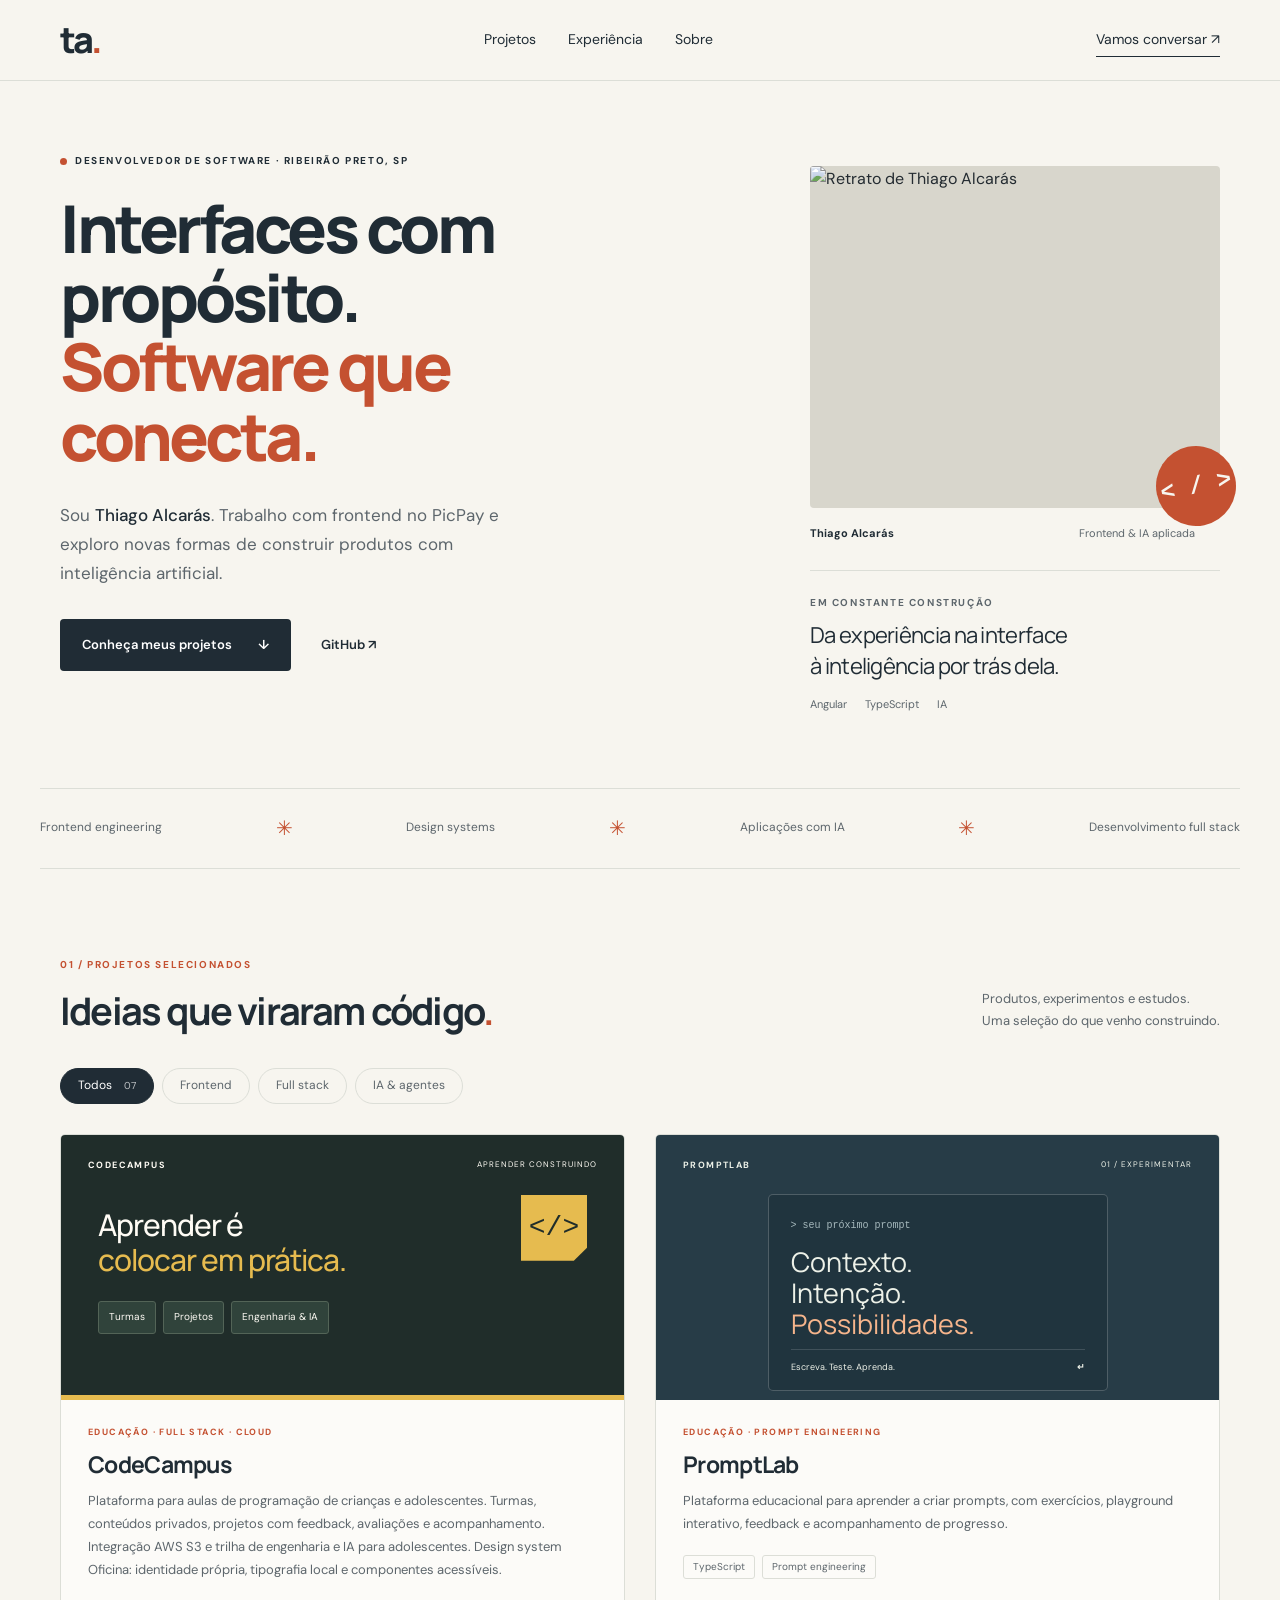
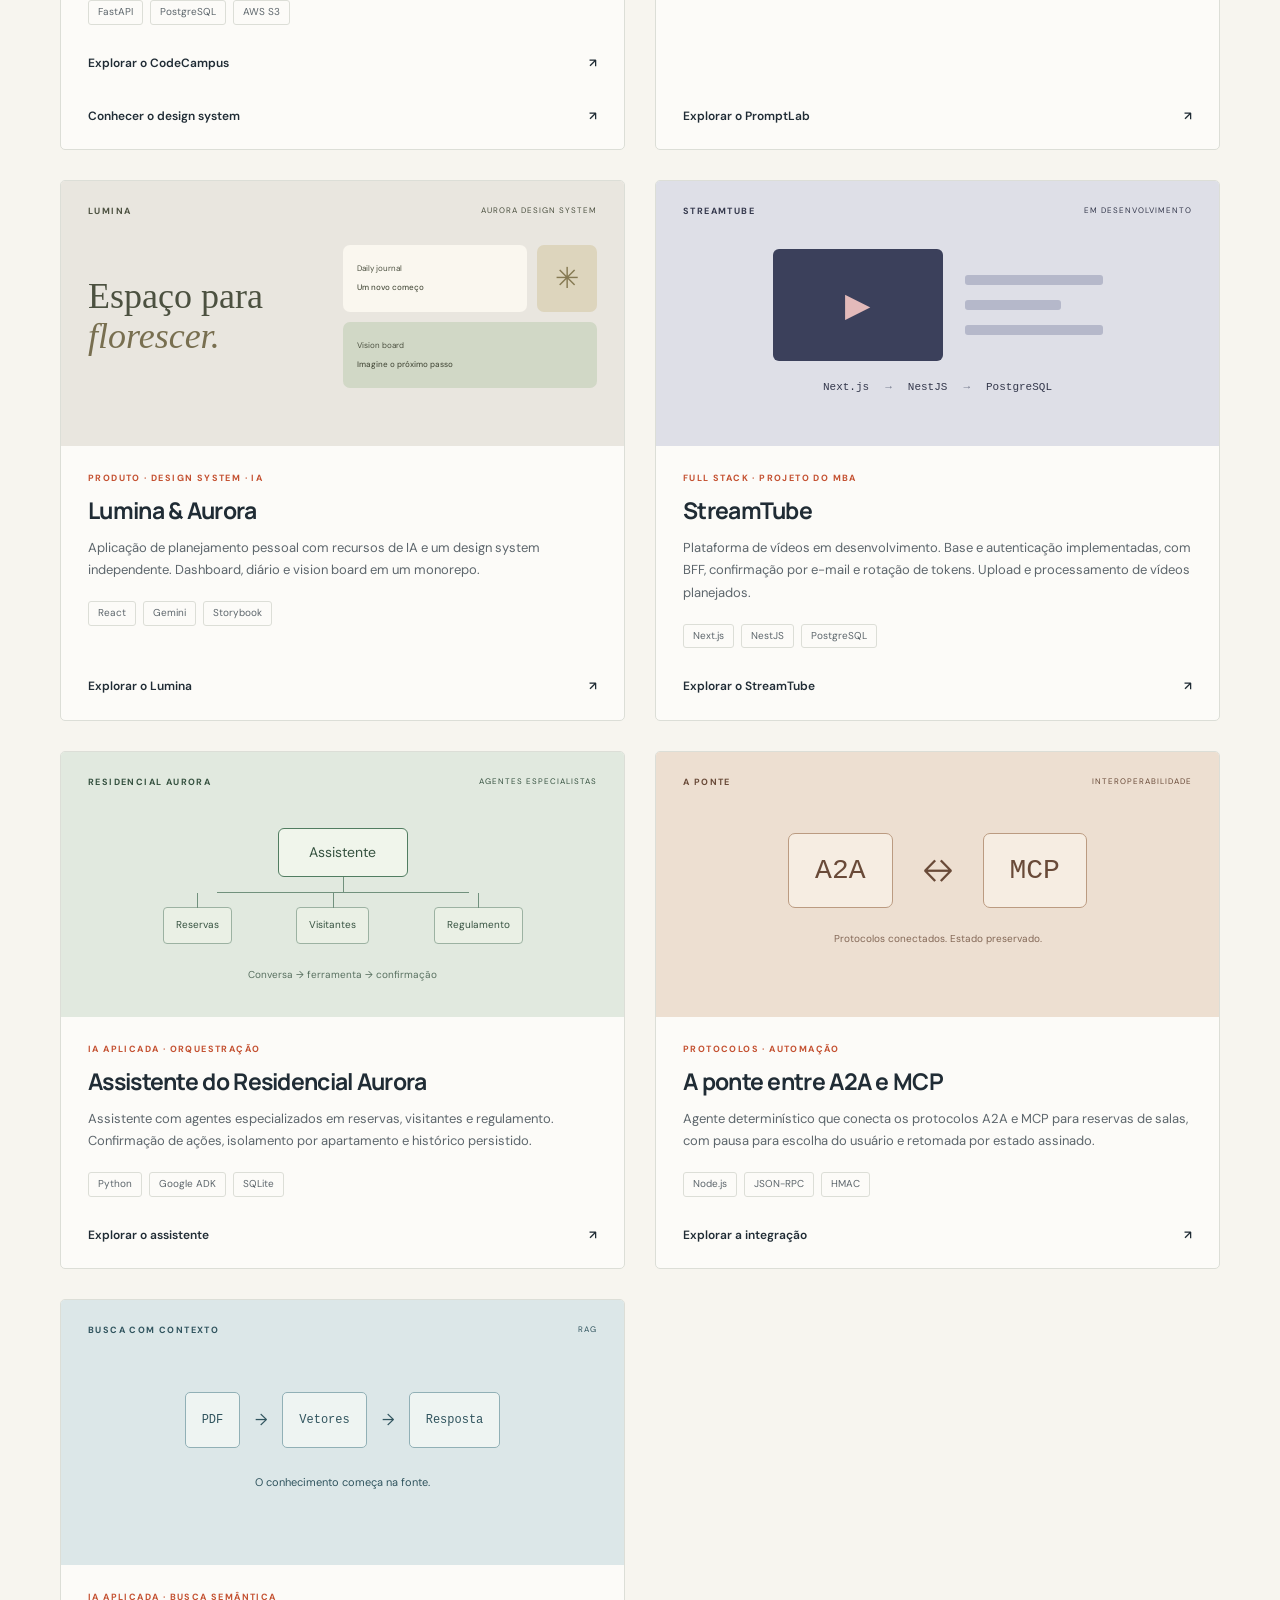
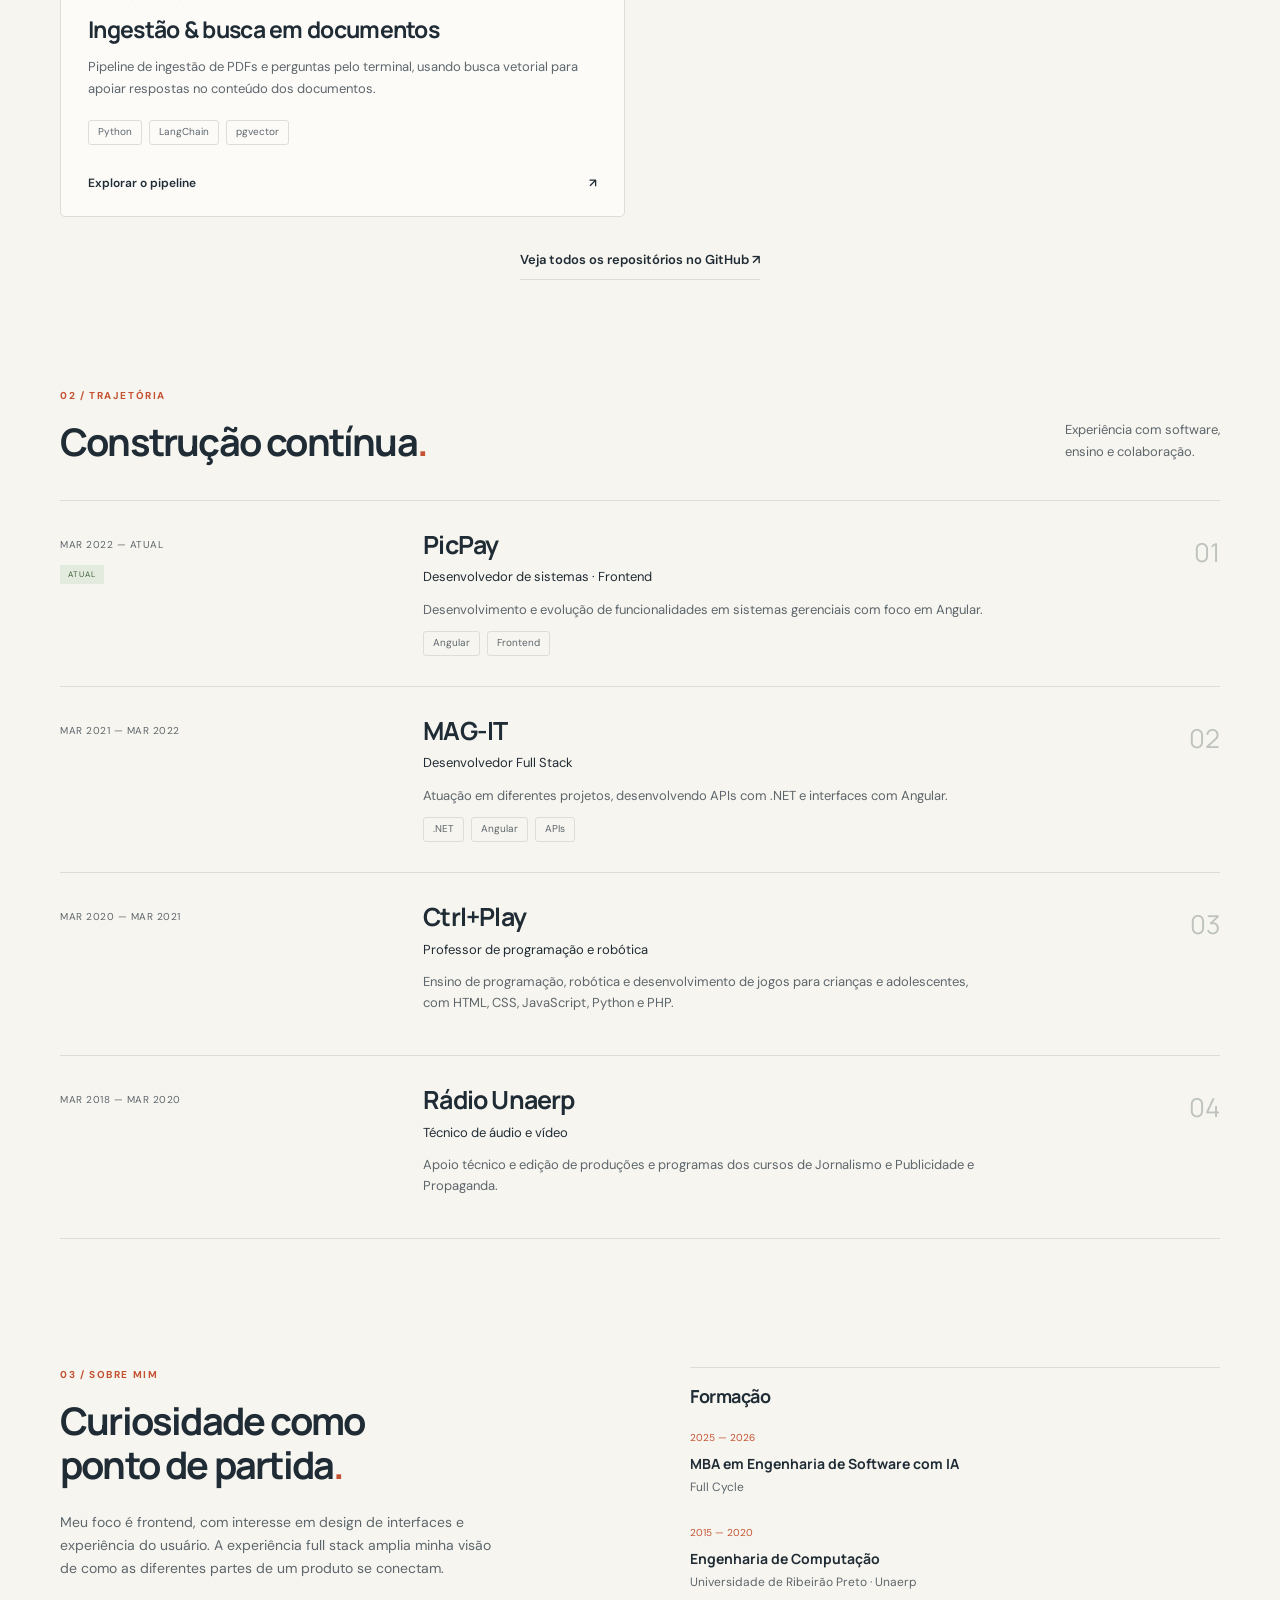
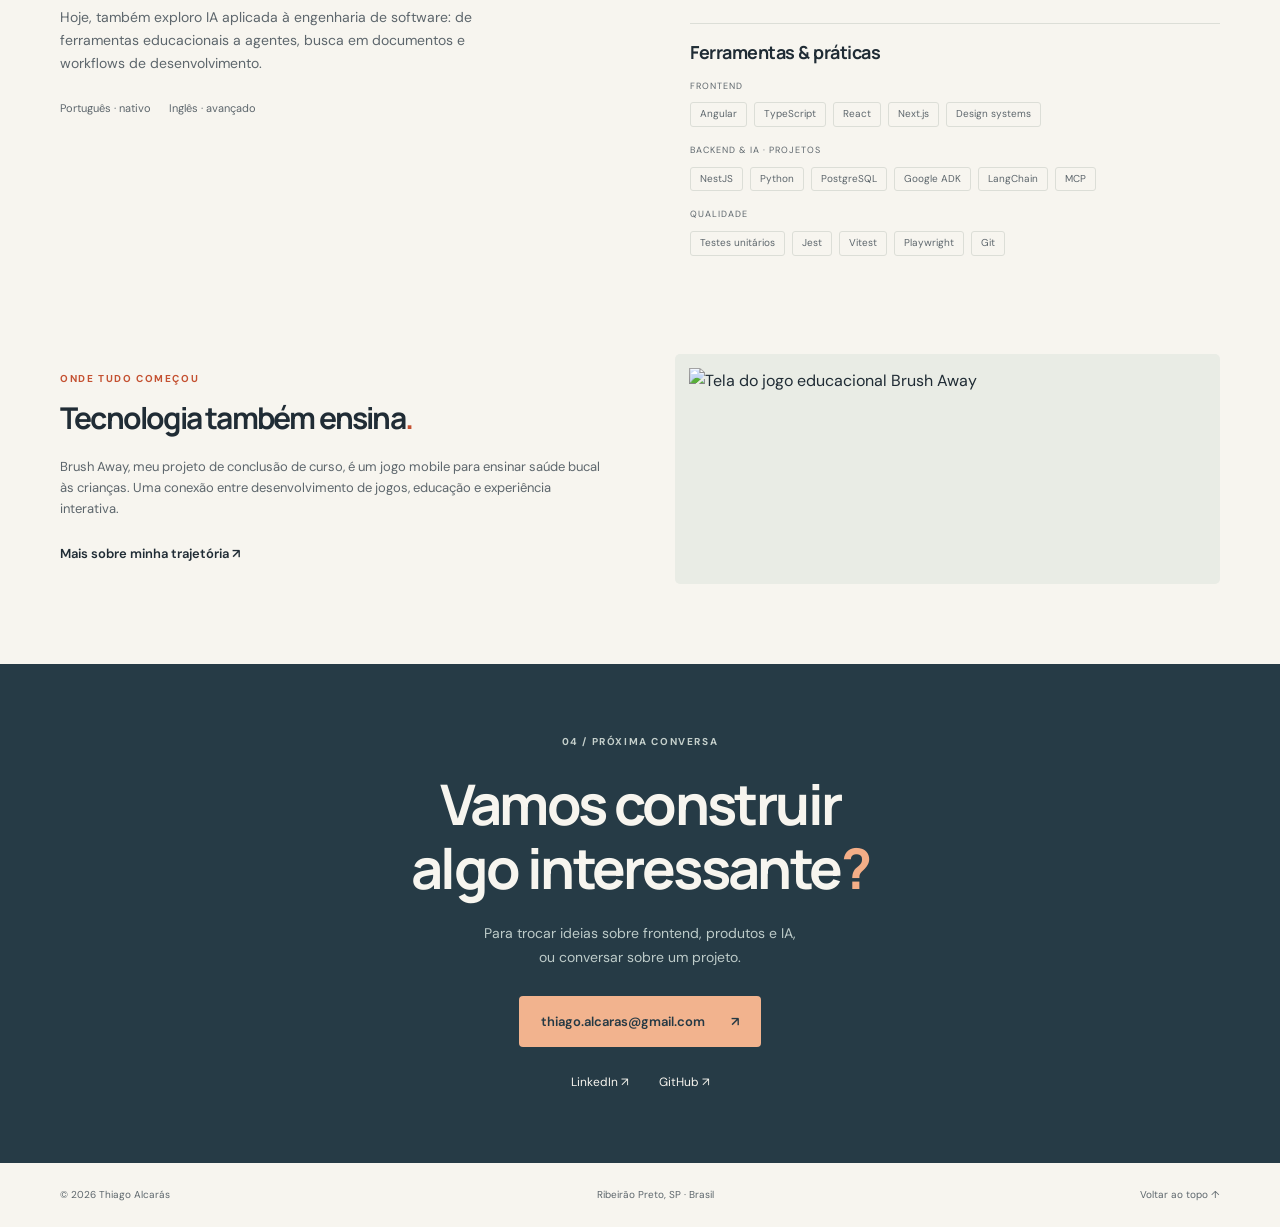
==== index.html @ b8c6ef5a "Keep portfolio static and link to independent CodeCampus repository" ====
<!doctype html>
<html lang="pt-BR">
<head>
  <meta charset="utf-8">
  <meta name="viewport" content="width=device-width, initial-scale=1">
  <meta name="description" content="Thiago Alcarás: desenvolvedor com foco em frontend, Angular e produtos com IA. Conheça meus projetos, experiência e formação.">
  <meta name="author" content="Thiago Alcarás">
  <meta name="theme-color" content="#f7f5ef">
  <meta property="og:title" content="Thiago Alcarás — Software, interfaces e IA">
  <meta property="og:description" content="Projetos que conectam interfaces, arquitetura de software e inteligência artificial.">
  <meta property="og:type" content="website">
  <meta property="og:url" content="https://thiago-alcaras.github.io/">
  <meta property="og:image" content="https://thiago-alcaras.github.io/assets/img/profile.jpg">
  <link rel="canonical" href="https://thiago-alcaras.github.io/">
  <link rel="icon" href="assets/img/favicon.ico">
  <link rel="stylesheet" href="css/styles.css">
  <script src="js/scripts.js" defer></script>
  <title>Thiago Alcarás — Software, interfaces e IA</title>
</head>
<body id="page-top">
  <a class="skip-link" href="#main">Pular para o conteúdo</a>
  <header class="header">
    <a class="brand" href="#page-top" aria-label="Thiago Alcarás, início">ta<span>.</span></a>
    <nav aria-label="Navegação principal"><a href="#projects">Projetos</a><a href="#experience">Experiência</a><a href="#about">Sobre</a></nav>
    <a class="header-contact" href="#contact">Vamos conversar ↗</a>
  </header>
  <main id="main">
    <section class="hero" aria-labelledby="hero-title">
      <div class="hero-copy">
        <p class="eyebrow"><span class="dot"></span> DESENVOLVEDOR DE SOFTWARE · RIBEIRÃO PRETO, SP</p>
        <h1 id="hero-title">Interfaces com<br>propósito.<br><span>Software que<br>conecta.</span></h1>
        <p class="hero-intro">Sou <strong>Thiago Alcarás</strong>. Trabalho com frontend no PicPay e exploro novas formas de construir produtos com inteligência artificial.</p>
        <div class="hero-actions"><a class="button primary" href="#projects">Conheça meus projetos <span aria-hidden="true">↓</span></a><a class="text-link" href="https://github.com/thiago-alcaras" target="_blank" rel="noopener noreferrer">GitHub ↗</a></div>
      </div>
      <div class="hero-aside">
        <div class="portrait"><img src="assets/img/profile.jpg" alt="Retrato de Thiago Alcarás" width="500" height="500" fetchpriority="high"><span class="portrait-mark" aria-hidden="true">&lt; / &gt;</span></div>
        <div class="profile-caption"><span>Thiago Alcarás</span><span>Frontend & IA aplicada</span></div>
        <div class="focus-note"><span class="eyebrow">EM CONSTANTE CONSTRUÇÃO</span><p>Da experiência na interface<br>à inteligência por trás dela.</p><div class="mini-tags"><span>Angular</span><span>TypeScript</span><span>IA</span></div></div>
      </div>
    </section>
    <div class="discipline-bar" aria-label="Áreas de atuação"><span>Frontend engineering</span><b aria-hidden="true">✳</b><span>Design systems</span><b aria-hidden="true">✳</b><span>Aplicações com IA</span><b aria-hidden="true">✳</b><span>Desenvolvimento full stack</span></div>
    <section id="projects" class="section" aria-labelledby="projects-title">
      <div class="section-heading"><div><p class="eyebrow">01 / PROJETOS SELECIONADOS</p><h2 id="projects-title">Ideias que viraram código<span>.</span></h2></div><p>Produtos, experimentos e estudos.<br>Uma seleção do que venho construindo.</p></div>
      <div class="filters" role="group" aria-label="Filtrar projetos" hidden><button type="button" class="active" data-filter="all" aria-pressed="true">Todos <span>07</span></button><button type="button" data-filter="frontend" aria-pressed="false">Frontend</button><button type="button" data-filter="fullstack" aria-pressed="false">Full stack</button><button type="button" data-filter="ai" aria-pressed="false">IA & agentes</button></div>
      <p id="filter-status" class="sr-only" role="status"></p>
      <div class="project-grid">
        <article class="project-card" data-category="fullstack ai">
          <div class="project-art codecampus-art" aria-hidden="true"><div class="art-top">CODECAMPUS <span>APRENDER CONSTRUINDO</span></div><div class="campus-visual"><div class="campus-code">&lt;/&gt;</div><p>Aprender é<br><em>colocar em prática.</em></p><div class="campus-pills"><span>Turmas</span><span>Projetos</span><span>Engenharia &amp; IA</span></div></div></div>
          <div class="project-body"><p class="project-type">EDUCAÇÃO · FULL STACK · CLOUD</p><h3>CodeCampus</h3><p>Plataforma para aulas de programação de crianças e adolescentes. Turmas, conteúdos privados, projetos com feedback, avaliações e acompanhamento. Integração AWS S3 e trilha de engenharia e IA para adolescentes. Design system Oficina: identidade própria, tipografia local e componentes acessíveis.</p><div class="tags"><span>FastAPI</span><span>PostgreSQL</span><span>AWS S3</span></div><a class="project-link" href="https://github.com/thiago-alcaras/codecampus" target="_blank" rel="noopener noreferrer">Explorar o CodeCampus <span aria-hidden="true">↗</span></a><a class="project-link campus-system-link" href="https://github.com/thiago-alcaras/codecampus/blob/main/docs/design-system.md" target="_blank" rel="noopener noreferrer">Conhecer o design system <span aria-hidden="true">↗</span></a></div>
        </article>
        <article class="project-card" data-category="frontend ai">
          <div class="project-art prompt-art" aria-hidden="true"><div class="art-top">PROMPTLAB <span>01 / EXPERIMENTAR</span></div><div class="prompt-window"><span class="terminal-label">&gt; seu próximo prompt</span><p>Contexto.<br>Intenção.<br><em>Possibilidades.</em></p><div class="prompt-line">Escreva. Teste. Aprenda. <b>↵</b></div></div></div>
          <div class="project-body"><p class="project-type">EDUCAÇÃO · PROMPT ENGINEERING</p><h3>PromptLab</h3><p>Plataforma educacional para aprender a criar prompts, com exercícios, playground interativo, feedback e acompanhamento de progresso.</p><div class="tags"><span>TypeScript</span><span>Prompt engineering</span></div><a class="project-link" href="https://github.com/thiago-alcaras/promptlab" target="_blank" rel="noopener noreferrer">Explorar o PromptLab <span aria-hidden="true">↗</span></a></div>
        </article>
        <article class="project-card" data-category="frontend ai">
          <div class="project-art lumina-art" aria-hidden="true"><div class="art-top">LUMINA <span>AURORA DESIGN SYSTEM</span></div><div class="lumina-layout"><div class="lumina-title">Espaço para<br><i>florescer.</i></div><div class="lumina-tiles"><span>Daily journal<br><b>Um novo começo</b></span><span class="orb">✳</span><span>Vision board<br><b>Imagine o próximo passo</b></span></div></div></div>
          <div class="project-body"><p class="project-type">PRODUTO · DESIGN SYSTEM · IA</p><h3>Lumina & Aurora</h3><p>Aplicação de planejamento pessoal com recursos de IA e um design system independente. Dashboard, diário e vision board em um monorepo.</p><div class="tags"><span>React</span><span>Gemini</span><span>Storybook</span></div><a class="project-link" href="https://github.com/thiago-alcaras/lumina" target="_blank" rel="noopener noreferrer">Explorar o Lumina <span aria-hidden="true">↗</span></a></div>
        </article>
        <article class="project-card" data-category="fullstack">
          <div class="project-art stream-art" aria-hidden="true"><div class="art-top">STREAMTUBE <span>EM DESENVOLVIMENTO</span></div><div class="stream-layout"><div class="play">▶</div><div class="stream-lines"><span></span><span></span><span></span></div></div><div class="architecture">Next.js <span>→</span> NestJS <span>→</span> PostgreSQL</div></div>
          <div class="project-body"><p class="project-type">FULL STACK · PROJETO DO MBA</p><h3>StreamTube</h3><p>Plataforma de vídeos em desenvolvimento. Base e autenticação implementadas, com BFF, confirmação por e-mail e rotação de tokens. Upload e processamento de vídeos planejados.</p><div class="tags"><span>Next.js</span><span>NestJS</span><span>PostgreSQL</span></div><a class="project-link" href="https://github.com/thiago-alcaras/mba-ia-greenfield-project" target="_blank" rel="noopener noreferrer">Explorar o StreamTube <span aria-hidden="true">↗</span></a></div>
        </article>
        <article class="project-card" data-category="ai">
          <div class="project-art aurora-art" aria-hidden="true"><div class="art-top">RESIDENCIAL AURORA <span>AGENTES ESPECIALISTAS</span></div><div class="agent-map"><div class="agent-main">Assistente</div><div class="agent-branches"><span>Reservas</span><span>Visitantes</span><span>Regulamento</span></div></div><p class="art-foot">Conversa → ferramenta → confirmação</p></div>
          <div class="project-body"><p class="project-type">IA APLICADA · ORQUESTRAÇÃO</p><h3>Assistente do Residencial Aurora</h3><p>Assistente com agentes especializados em reservas, visitantes e regulamento. Confirmação de ações, isolamento por apartamento e histórico persistido.</p><div class="tags"><span>Python</span><span>Google ADK</span><span>SQLite</span></div><a class="project-link" href="https://github.com/thiago-alcaras/mba-ia-desafio-criacao-agente" target="_blank" rel="noopener noreferrer">Explorar o assistente <span aria-hidden="true">↗</span></a></div>
        </article>
        <article class="project-card" data-category="ai">
          <div class="project-art bridge-art" aria-hidden="true"><div class="art-top">A PONTE <span>INTEROPERABILIDADE</span></div><div class="protocols"><span>A2A</span><b>↔</b><span>MCP</span></div><p class="art-foot">Protocolos conectados. Estado preservado.</p></div>
          <div class="project-body"><p class="project-type">PROTOCOLOS · AUTOMAÇÃO</p><h3>A ponte entre A2A e MCP</h3><p>Agente determinístico que conecta os protocolos A2A e MCP para reservas de salas, com pausa para escolha do usuário e retomada por estado assinado.</p><div class="tags"><span>Node.js</span><span>JSON-RPC</span><span>HMAC</span></div><a class="project-link" href="https://github.com/thiago-alcaras/desafio-a2a-com-mcp" target="_blank" rel="noopener noreferrer">Explorar a integração <span aria-hidden="true">↗</span></a></div>
        </article>
        <article class="project-card" data-category="ai">
          <div class="project-art rag-art" aria-hidden="true"><div class="art-top">BUSCA COM CONTEXTO <span>RAG</span></div><div class="rag-flow"><span>PDF</span><b>→</b><span>Vetores</span><b>→</b><span>Resposta</span></div><div class="rag-question">O conhecimento começa na fonte.</div></div>
          <div class="project-body"><p class="project-type">IA APLICADA · BUSCA SEMÂNTICA</p><h3>Ingestão & busca em documentos</h3><p>Pipeline de ingestão de PDFs e perguntas pelo terminal, usando busca vetorial para apoiar respostas no conteúdo dos documentos.</p><div class="tags"><span>Python</span><span>LangChain</span><span>pgvector</span></div><a class="project-link" href="https://github.com/thiago-alcaras/mba-ia-desafio-ingestao-busca" target="_blank" rel="noopener noreferrer">Explorar o pipeline <span aria-hidden="true">↗</span></a></div>
        </article>
      </div>
      <a class="text-link all-projects" href="https://github.com/thiago-alcaras?tab=repositories" target="_blank" rel="noopener noreferrer">Veja todos os repositórios no GitHub ↗</a>
    </section>
    <section id="experience" class="section experience" aria-labelledby="experience-title">
      <div class="section-heading"><div><p class="eyebrow">02 / TRAJETÓRIA</p><h2 id="experience-title">Construção contínua<span>.</span></h2></div><p>Experiência com software,<br>ensino e colaboração.</p></div>
      <div class="timeline">
        <article class="career"><div class="career-date">MAR 2022 — ATUAL <span class="current">ATUAL</span></div><div><h3>PicPay</h3><p class="role">Desenvolvedor de sistemas · Frontend</p><p>Desenvolvimento e evolução de funcionalidades em sistemas gerenciais com foco em Angular.</p><div class="tags"><span>Angular</span><span>Frontend</span></div></div><span class="career-number" aria-hidden="true">01</span></article>
        <article class="career"><div class="career-date">MAR 2021 — MAR 2022</div><div><h3>MAG-IT</h3><p class="role">Desenvolvedor Full Stack</p><p>Atuação em diferentes projetos, desenvolvendo APIs com .NET e interfaces com Angular.</p><div class="tags"><span>.NET</span><span>Angular</span><span>APIs</span></div></div><span class="career-number" aria-hidden="true">02</span></article>
        <article class="career"><div class="career-date">MAR 2020 — MAR 2021</div><div><h3>Ctrl+Play</h3><p class="role">Professor de programação e robótica</p><p>Ensino de programação, robótica e desenvolvimento de jogos para crianças e adolescentes, com HTML, CSS, JavaScript, Python e PHP.</p></div><span class="career-number" aria-hidden="true">03</span></article>
        <article class="career"><div class="career-date">MAR 2018 — MAR 2020</div><div><h3>Rádio Unaerp</h3><p class="role">Técnico de áudio e vídeo</p><p>Apoio técnico e edição de produções e programas dos cursos de Jornalismo e Publicidade e Propaganda.</p></div><span class="career-number" aria-hidden="true">04</span></article>
      </div>
    </section>
    <section id="about" class="section about" aria-labelledby="about-title">
      <div class="about-copy"><p class="eyebrow">03 / SOBRE MIM</p><h2 id="about-title">Curiosidade como<br>ponto de partida<span>.</span></h2><p>Meu foco é frontend, com interesse em design de interfaces e experiência do usuário. A experiência full stack amplia minha visão de como as diferentes partes de um produto se conectam.</p><p>Hoje, também exploro IA aplicada à engenharia de software: de ferramentas educacionais a agentes, busca em documentos e workflows de desenvolvimento.</p><div class="languages"><span>Português · nativo</span><span>Inglês · avançado</span></div></div>
      <div class="about-details"><div class="detail-block"><h3>Formação</h3><article><span class="detail-date">2025 — 2026</span><h4>MBA em Engenharia de Software com IA</h4><p>Full Cycle</p></article><article><span class="detail-date">2015 — 2020</span><h4>Engenharia de Computação</h4><p>Universidade de Ribeirão Preto · Unaerp</p></article></div><div class="detail-block"><h3>Ferramentas & práticas</h3><p class="skill-label">FRONTEND</p><div class="tags"><span>Angular</span><span>TypeScript</span><span>React</span><span>Next.js</span><span>Design systems</span></div><p class="skill-label">BACKEND & IA · PROJETOS</p><div class="tags"><span>NestJS</span><span>Python</span><span>PostgreSQL</span><span>Google ADK</span><span>LangChain</span><span>MCP</span></div><p class="skill-label">QUALIDADE</p><div class="tags"><span>Testes unitários</span><span>Jest</span><span>Vitest</span><span>Playwright</span><span>Git</span></div></div></div>
    </section>
    <section class="legacy section" aria-labelledby="legacy-title"><div><p class="eyebrow">ONDE TUDO COMEÇOU</p><h2 id="legacy-title">Tecnologia também ensina<span>.</span></h2><p>Brush Away, meu projeto de conclusão de curso, é um jogo mobile para ensinar saúde bucal às crianças. Uma conexão entre desenvolvimento de jogos, educação e experiência interativa.</p><a class="text-link" href="https://www.linkedin.com/in/thiago-alcaras" target="_blank" rel="noopener noreferrer">Mais sobre minha trajetória ↗</a></div><img src="assets/img/Prints%20projetos/Brush%20away.PNG" alt="Tela do jogo educacional Brush Away" loading="lazy" width="900" height="500"></section>
    <section id="contact" class="contact" aria-labelledby="contact-title"><p class="eyebrow">04 / PRÓXIMA CONVERSA</p><h2 id="contact-title">Vamos construir<br>algo interessante<span>?</span></h2><p>Para trocar ideias sobre frontend, produtos e IA,<br>ou conversar sobre um projeto.</p><a class="button primary" href="mailto:thiago.alcaras@gmail.com">thiago.alcaras@gmail.com <span aria-hidden="true">↗</span></a><div class="contact-social"><a href="https://www.linkedin.com/in/thiago-alcaras" target="_blank" rel="noopener noreferrer">LinkedIn ↗</a><a href="https://github.com/thiago-alcaras" target="_blank" rel="noopener noreferrer">GitHub ↗</a></div></section>
  </main>
  <footer><span>© <span id="year">2026</span> Thiago Alcarás</span><span>Ribeirão Preto, SP · Brasil</span><a href="#page-top">Voltar ao topo ↑</a></footer>
</body>
</html>
---- css/styles.css ----
@import url('https://fonts.googleapis.com/css2?family=DM+Sans:wght@400;500;600;700&family=Manrope:wght@400;500;600;700;800&display=swap');
:root{--bg:#f7f5ef;--ink:#202c35;--muted:#5d666c;--line:#dcded7;--accent:#c45131;--navy:#263b46;--font:'DM Sans',sans-serif;--heading:'Manrope',sans-serif}
*{box-sizing:border-box}html{scroll-behavior:smooth;scroll-padding-top:35px}body{margin:0;background:var(--bg);color:var(--ink);font:16px/1.65 var(--font)}a{color:inherit;text-decoration:none}button{font:inherit}img{max-width:100%;display:block}h1,h2,h3,h4,p{margin:0}h1,h2,h3,h4{font-family:var(--heading);line-height:1.15}a,button{touch-action:manipulation}a:focus-visible,button:focus-visible{outline:3px solid var(--accent);outline-offset:5px}[hidden]{display:none!important}.sr-only{position:absolute;width:1px;height:1px;padding:0;margin:-1px;overflow:hidden;clip:rect(0,0,0,0);white-space:nowrap;border:0}.skip-link{position:fixed;top:-70px;left:20px;z-index:20;background:var(--ink);color:white;padding:10px 20px}.skip-link:focus{top:10px}
.header{max-width:1320px;margin:auto;padding:22px 60px;display:flex;align-items:center;justify-content:space-between;border-bottom:1px solid var(--line);gap:24px}.brand{font-family:var(--heading);font-size:36px;font-weight:800;letter-spacing:-3px;line-height:1}.brand span,h2>span{color:var(--accent)}.header nav{display:flex;gap:32px;font-size:14px}.header nav a:hover,.text-link:hover{color:var(--accent)}.header-contact{font-size:14px;border-bottom:1px solid var(--ink);padding:5px 0}.hero,.section{max-width:1320px;margin:auto;padding:88px 60px}.hero{display:grid;grid-template-columns:1.45fr 1fr;gap:70px;padding-top:72px;padding-bottom:74px}.eyebrow{font-size:10px;font-weight:700;letter-spacing:1.6px;line-height:1.6}.hero .eyebrow{display:flex;align-items:center;gap:8px}.dot{height:7px;width:7px;flex-shrink:0;background:var(--accent);border-radius:50%}h1{font-size:clamp(48px,5.15vw,70px);font-weight:800;letter-spacing:-3.5px;line-height:1.05;margin-top:25px}h1>span{color:var(--accent)}.hero-intro{max-width:445px;color:var(--muted);font-size:17px;line-height:1.7;margin-top:30px}.hero-intro strong{color:var(--ink);font-weight:500}.hero-actions{display:flex;align-items:center;gap:30px;margin-top:32px}.button{display:inline-flex;align-items:center;justify-content:center;gap:26px;padding:15px 22px;font-size:13px;font-weight:600;border-radius:4px;transition:background .2s,transform .2s}.primary{background:var(--ink);color:white}.primary:hover{background:var(--accent);transform:translateY(-2px)}.text-link{font-size:13px;font-weight:600}.hero-aside{padding-top:13px;max-width:410px;width:100%;justify-self:end}.portrait{background:#d8d6cc;position:relative;aspect-ratio:1.2;border-radius:4px}.portrait img{width:100%;height:100%;object-fit:cover;object-position:center 35%;filter:saturate(.65);border-radius:4px}.portrait-mark{position:absolute;right:-16px;bottom:-18px;display:grid;place-items:center;width:80px;height:80px;border-radius:50%;background:var(--accent);color:var(--bg);font:600 24px monospace;transform:rotate(-12deg)}.profile-caption{display:flex;justify-content:space-between;font-size:11px;color:var(--muted);margin-top:16px;padding-right:25px}.profile-caption span:first-child{font-weight:700;color:var(--ink)}.focus-note{margin-top:28px;padding-top:24px;border-top:1px solid var(--line)}.focus-note .eyebrow{color:var(--muted)}.focus-note p{font-family:var(--heading);font-size:22px;line-height:1.4;letter-spacing:-.7px;margin:9px 0 14px}.mini-tags{display:flex;gap:18px;font-size:11px;color:var(--muted)}.discipline-bar{max-width:1200px;margin:auto;border-top:1px solid var(--line);border-bottom:1px solid var(--line);padding:23px 0;display:flex;justify-content:space-between;align-items:center;gap:20px;font-size:12px;color:var(--muted)}.discipline-bar b{font-size:20px;color:var(--accent);font-weight:400}
.section-heading{display:flex;justify-content:space-between;align-items:flex-end;gap:30px;margin-bottom:36px}.section-heading .eyebrow{color:var(--accent);margin-bottom:16px}h2{font-size:38px;letter-spacing:-1.8px;font-weight:700}.section-heading>p{font-size:13px;color:var(--muted);line-height:1.7}.filters{display:flex;gap:8px;margin-bottom:30px;flex-wrap:wrap}.filters button{background:transparent;border:1px solid var(--line);border-radius:30px;padding:7px 17px;font-size:12px;cursor:pointer;color:var(--muted)}.filters button.active{background:var(--ink);color:white;border-color:var(--ink)}.filters button span{font-size:10px;opacity:.7;margin-left:9px}.project-grid{display:grid;grid-template-columns:repeat(2,minmax(0,1fr));gap:30px}.project-card{border:1px solid var(--line);border-radius:5px;overflow:hidden;background:#fcfbf8;display:flex;flex-direction:column;transition:box-shadow .2s}.project-card:hover{box-shadow:0 10px 30px #202c350c}.project-art{height:265px;padding:23px 27px;overflow:hidden}.art-top{display:flex;justify-content:space-between;gap:12px;font-size:9px;letter-spacing:1.4px;font-weight:700}.art-top span{font-size:8px;letter-spacing:1px;font-weight:400}.prompt-art{background:#273c47;color:#edf1e8}.prompt-window{margin:21px auto 0;max-width:340px;border:1px solid #ffffff35;padding:15px 22px;background:#20343e;border-radius:5px}.terminal-label{font:10px monospace;color:#a6b9bd}.prompt-window p{font-family:var(--heading);font-size:27px;line-height:1.15;margin:10px 0}.prompt-window em{font-style:normal;color:#f6b58c}.prompt-line{border-top:1px solid #ffffff25;padding-top:10px;font-size:9px;display:flex;justify-content:space-between}.lumina-art{background:#e9e6df;color:#4c5140}.lumina-layout{display:flex;gap:25px;align-items:center;margin-top:26px}.lumina-title{font-family:Georgia,serif;font-size:36px;line-height:1.1;flex:1}.lumina-title i{font-weight:400;color:#786f50}.lumina-tiles{flex:1.1;display:grid;grid-template-columns:1fr 60px;gap:10px;font-size:8px}.lumina-tiles span{padding:17px 14px;background:#faf7ef;border-radius:7px}.lumina-tiles span:last-child{grid-column:1 / 3;background:#d1d8c6}.lumina-tiles b{display:block;font-weight:500;margin-top:6px}.lumina-tiles .orb{font-size:29px;display:grid;place-items:center;padding:5px;color:#857952;background:#ddd5bd}.stream-art{background:#dedfe7;color:#34384c}.stream-layout{display:flex;align-items:center;gap:22px;margin:30px auto 20px;max-width:330px}.play{background:#3b405b;color:#e3baba;width:170px;height:112px;border-radius:6px;display:grid;place-items:center;font-size:33px}.stream-lines{flex:1;display:grid;gap:15px}.stream-lines span{display:block;height:10px;background:#b5b8ca;border-radius:3px}.stream-lines span:nth-child(2){width:70%}.architecture{font:11px monospace;text-align:center;display:flex;justify-content:center;gap:16px}.architecture span{color:#74798c}.aurora-art{background:#e1e9df;color:#365240}.agent-map{max-width:360px;margin:38px auto 0;text-align:center}.agent-main{margin:auto;padding:12px;width:130px;border:1px solid #517d61;border-radius:6px;background:#f0f5eb;font-size:14px}.agent-branches{display:flex;justify-content:space-between;margin-top:30px;gap:8px;position:relative}.agent-branches:before{content:'';position:absolute;left:15%;right:15%;top:-15px;border-top:1px solid #71917d}.agent-branches:after{content:'';position:absolute;left:50%;top:-30px;height:15px;border-left:1px solid #71917d}.agent-branches span{font-size:10px;border:1px solid #9cb2a2;border-radius:4px;padding:9px 12px;background:#eaf0e5;position:relative}.agent-branches span:before{content:'';position:absolute;left:50%;top:-15px;height:15px;border-left:1px solid #71917d}.art-foot{font-size:10px;text-align:center;margin-top:23px;opacity:.8}.bridge-art{background:#eddfd1;color:#694a38}.protocols{display:flex;align-items:center;justify-content:center;gap:30px;margin-top:43px}.protocols span{border:1px solid #bb9b81;background:#f6ede2;padding:21px 26px;border-radius:7px;font:500 28px monospace}.protocols b{font-size:30px;font-weight:400}.rag-art{background:#dce7e8;color:#30545e}.rag-flow{display:flex;align-items:center;justify-content:center;gap:15px;margin-top:54px}.rag-flow span{font:12px monospace;border:1px solid #91b0b6;background:#eef4f2;border-radius:5px;padding:20px 16px}.rag-flow b{font-weight:400}.rag-question{text-align:center;font-size:11px;margin-top:25px}.project-body{padding:25px 27px 23px;display:flex;flex-direction:column;flex:1}.project-type{font-size:9px;font-weight:700;letter-spacing:1.4px;color:var(--accent);margin-bottom:11px}.project-body h3{font-size:23px;letter-spacing:-.7px}.project-body>p:not(.project-type){font-size:13px;color:var(--muted);line-height:1.75;margin:13px 0 19px}.tags{display:flex;flex-wrap:wrap;gap:7px}.tags span{font-size:10px;border:1px solid var(--line);padding:3px 9px;border-radius:3px;color:var(--muted)}.project-link{display:flex;justify-content:space-between;padding-top:21px;margin-top:auto;font-size:12px;font-weight:600}.project-link:hover{color:var(--accent)}.project-body .tags{margin-bottom:8px}.all-projects{display:block;width:fit-content;margin:32px auto 0;border-bottom:1px solid var(--line);padding-bottom:8px}
.experience{padding-top:20px}.timeline{border-top:1px solid var(--line)}.career{display:grid;grid-template-columns:1fr 2.2fr 40px;gap:35px;padding:30px 0;border-bottom:1px solid var(--line)}.career-date{font-size:10px;letter-spacing:.5px;color:var(--muted);padding-top:6px}.current{display:block;width:fit-content;margin-top:12px;padding:3px 8px;background:#e3ebde;color:#406039;font-size:8px;letter-spacing:1px}.career h3{font-size:25px;letter-spacing:-.8px}.career .role{font-size:13px;color:var(--ink);margin-top:7px}.career p:not(.role){color:var(--muted);font-size:13px;max-width:570px;margin:11px 0}.career-number{font-family:var(--heading);font-size:26px;color:#bec3bf;justify-self:end}.about{display:grid;grid-template-columns:1fr 1fr;gap:100px;padding-top:40px}.about-copy .eyebrow{color:var(--accent);margin-bottom:16px}.about-copy>p:not(.eyebrow){font-size:14px;color:var(--muted);margin-top:25px;max-width:440px}.languages{display:flex;flex-wrap:wrap;gap:18px;margin-top:24px;font-size:11px;color:var(--muted)}.detail-block{border-top:1px solid var(--line);padding-top:18px}.detail-block+.detail-block{margin-top:30px}.detail-block h3{font-size:18px;letter-spacing:-.5px;margin-bottom:16px}.detail-block article+article{margin-top:20px}.detail-date{font-size:10px;color:var(--accent)}.detail-block h4{font-size:14px;line-height:1.5;margin:4px 0}.detail-block article p{font-size:12px;color:var(--muted)}.skill-label{font-size:9px;letter-spacing:1px;margin:16px 0 9px;color:var(--muted)}.legacy{display:grid;grid-template-columns:1fr 1fr;gap:70px;align-items:center;padding-top:10px;padding-bottom:80px}.legacy .eyebrow{color:var(--accent);margin-bottom:14px}.legacy h2{font-size:30px}.legacy p:not(.eyebrow){font-size:13px;color:var(--muted);margin:20px 0}.legacy img{width:100%;height:230px;object-fit:contain;background:#e9ece5;border-radius:5px;padding:14px}.contact{background:var(--navy);color:var(--bg);padding:70px 24px;text-align:center}.contact .eyebrow{color:#c5d0cc}.contact h2{font-size:56px;letter-spacing:-2.6px;margin:22px 0}.contact h2 span{color:#f4ae87}.contact>p:not(.eyebrow){color:#bdcbc9;font-size:14px}.contact .button{margin-top:27px;background:#f2b38e;color:#253944}.contact .button:hover{background:#ffd1b6}.contact-social{display:flex;gap:30px;justify-content:center;font-size:12px;margin-top:26px}.contact-social a:hover{color:#f4ae87}footer{max-width:1320px;padding:24px 60px;margin:auto;display:flex;justify-content:space-between;gap:20px;font-size:10px;color:var(--muted)}
@media(min-width:1500px){h1{font-size:74px}}
@media(max-width:1000px){.header{padding:22px 32px}.hero,.section{padding-left:32px;padding-right:32px}.hero{gap:40px}h1{font-size:54px}.hero .eyebrow{font-size:8px}.portrait-mark{width:60px;height:60px;font-size:19px;right:-8px}.discipline-bar{margin:0 32px;gap:12px;font-size:10px}.about{gap:45px}.project-art{padding:20px;height:250px}.lumina-title{font-size:28px}.lumina-layout{gap:15px}.section-heading>p{max-width:200px}h2{font-size:32px}.career{grid-template-columns:1fr 2fr 30px;gap:20px}footer{padding:24px 32px}}
@media(max-width:700px){html{scroll-padding-top:24px}.header{padding:18px 22px;gap:15px}.brand{font-size:32px}.header nav{gap:16px;font-size:11px}.header-contact{display:none}.hero,.section{padding:48px 22px}.hero{grid-template-columns:1fr;gap:40px}.hero .eyebrow{font-size:8px;letter-spacing:1px}h1{font-size:clamp(46px,10vw,64px);letter-spacing:-2.7px;margin-top:22px}.hero-intro{font-size:15px;margin-top:23px}.hero-actions{gap:24px}.button{padding:14px 18px;font-size:12px;gap:16px}.hero-aside{justify-self:stretch;max-width:none;display:grid;grid-template-columns:1fr 1fr;gap:0 22px;padding-top:0}.portrait{grid-column:1;grid-row:1;aspect-ratio:1}.portrait-mark{width:48px;height:48px;bottom:-10px;font-size:16px}.profile-caption{grid-row:2;grid-column:1;font-size:9px;padding-right:0;gap:4px;flex-direction:column;margin-top:13px}.focus-note{grid-column:2;grid-row:1 / 3;padding-top:14px;margin:0;align-self:center}.focus-note .eyebrow{font-size:7px;letter-spacing:.8px}.focus-note p{font-size:18px;letter-spacing:-.5px}.mini-tags{gap:10px;font-size:9px}.discipline-bar{margin:0 22px;flex-wrap:wrap;justify-content:center;padding:16px 0;gap:10px 16px;font-size:10px}.discipline-bar b{display:none}.section-heading{display:block;margin-bottom:26px}.section-heading>p{margin-top:16px;max-width:none;font-size:12px}.section-heading>p br{display:none}h2{font-size:30px;letter-spacing:-1.3px}.project-grid{grid-template-columns:1fr;gap:22px}.project-art{height:250px;padding:22px}.project-body{padding:24px}.project-body h3{font-size:22px}.filters{gap:7px}.filters button{font-size:11px;padding:7px 13px}.all-projects{font-size:12px}.experience{padding-top:12px}.career{grid-template-columns:1fr 28px;gap:12px;padding:24px 0}.career-date{grid-column:1;grid-row:1;font-size:9px;display:flex;gap:12px;align-items:center}.current{display:inline-block;margin:0}.career>div:nth-child(2){grid-column:1;grid-row:2}.career-number{grid-column:2;grid-row:1 / 3;font-size:22px}.career h3{font-size:22px}.about{grid-template-columns:1fr;gap:36px;padding-top:12px}.about-copy>p:not(.eyebrow){font-size:13px}.legacy{grid-template-columns:1fr;gap:25px;padding-top:10px}.legacy img{height:auto;max-height:250px}.legacy h2{font-size:27px}.contact{padding:50px 22px}.contact h2{font-size:40px;letter-spacing:-1.7px}.contact>p:not(.eyebrow){font-size:13px}.contact .button{font-size:11px}footer{padding:22px;flex-wrap:wrap;font-size:9px;gap:10px}footer>span:nth-child(2){display:none}}
@media(prefers-reduced-motion:reduce){html{scroll-behavior:auto}*,*::before,*::after{transition:none!important}}

/* CodeCampus Oficina: shared visual identity with the platform. */
.codecampus-art{background:#202d2a;color:#fffcf5;border-bottom:5px solid #e6bb4f}.campus-visual{position:relative;padding:20px 10px}.campus-code{position:absolute;right:10px;top:22px;display:grid;place-items:center;background:#e6bb4f;width:66px;height:66px;color:#202d2a;font:28px monospace;clip-path:polygon(0 0,100% 0,100% 80%,80% 100%,0 100%)}.campus-visual p{font-family:var(--heading);font-size:30px;line-height:1.16;font-weight:500;letter-spacing:-1px;margin:15px 0 24px;max-width:300px}.campus-visual em{font-style:normal;color:#e6bb4f}.campus-pills{display:flex;gap:7px;flex-wrap:wrap}.campus-pills span{background:#30433b;border:1px solid #536457;padding:7px 10px;border-radius:3px;font-size:10px}.campus-system-link{margin-top:12px!important}@media(max-width:500px){.campus-code{width:44px;height:44px;font-size:20px;right:0}.campus-visual p{font-size:25px;max-width:240px}.campus-visual{padding:20px 0}}
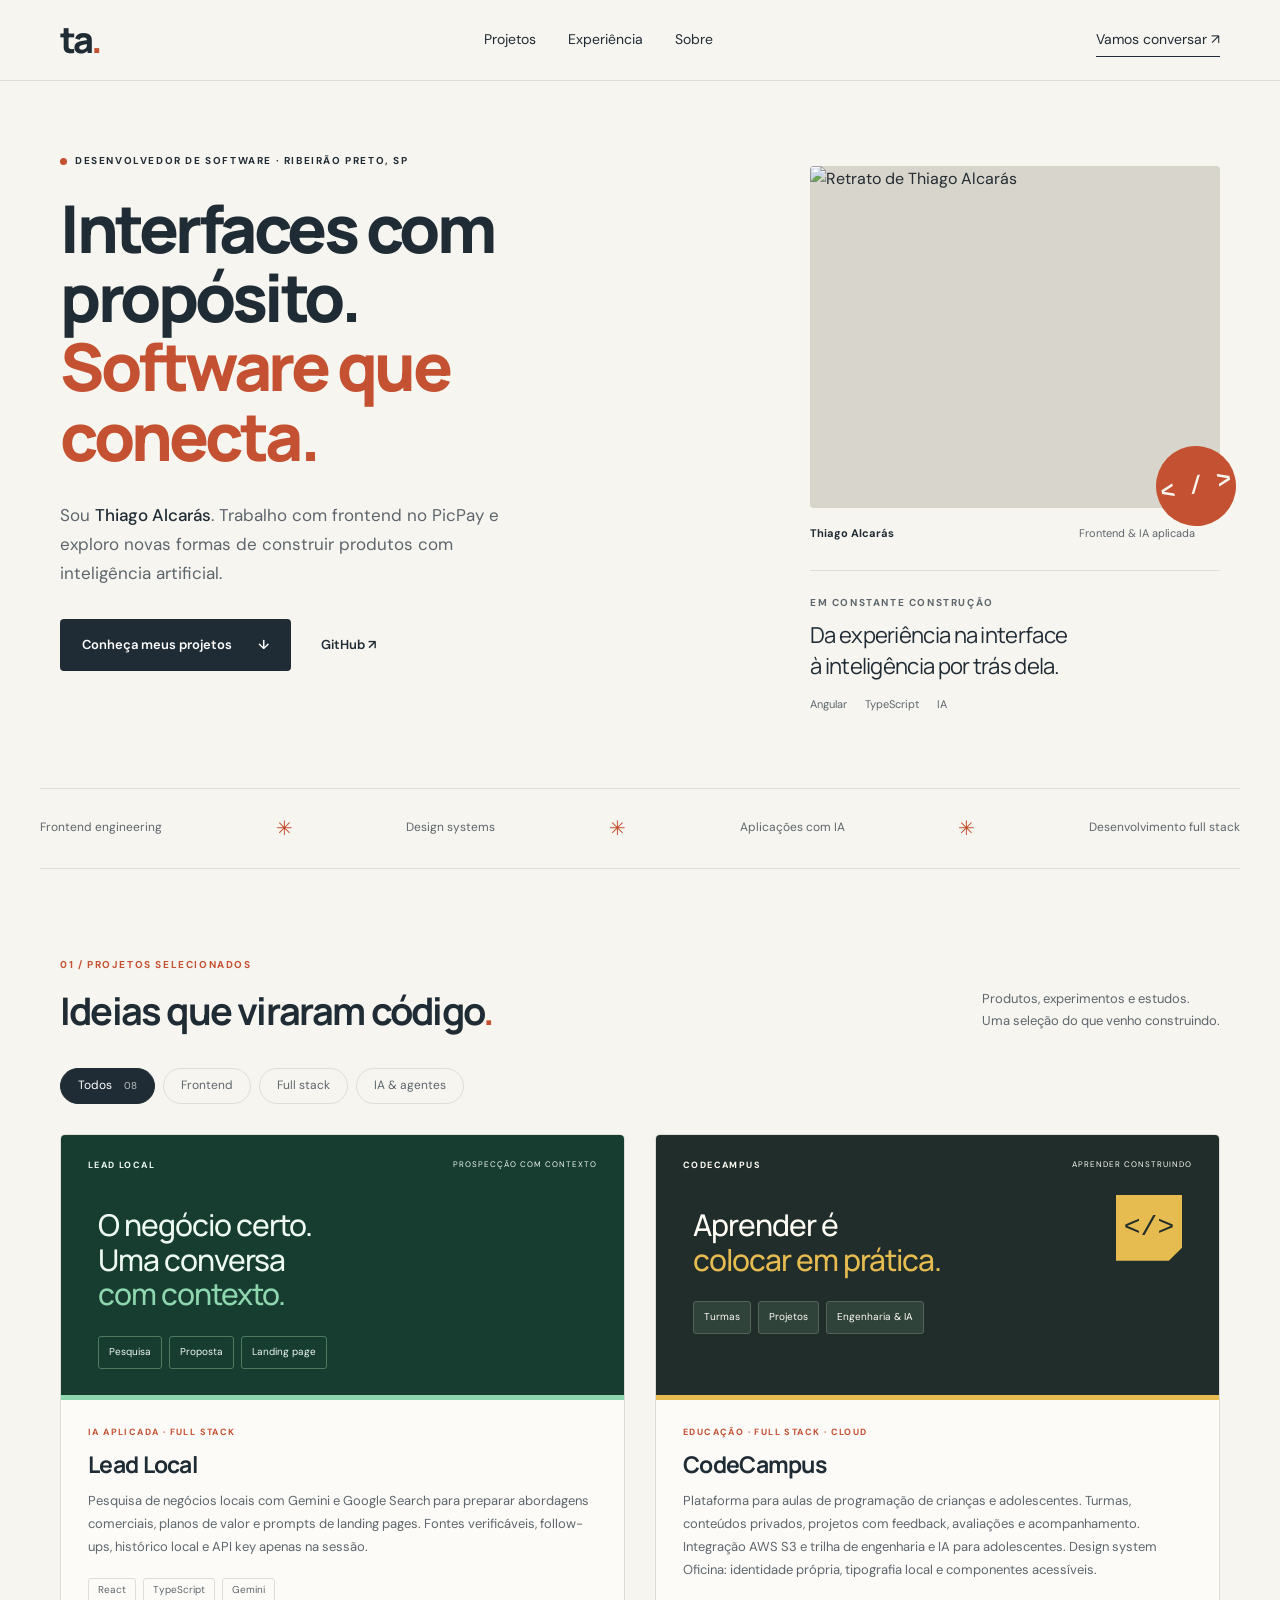
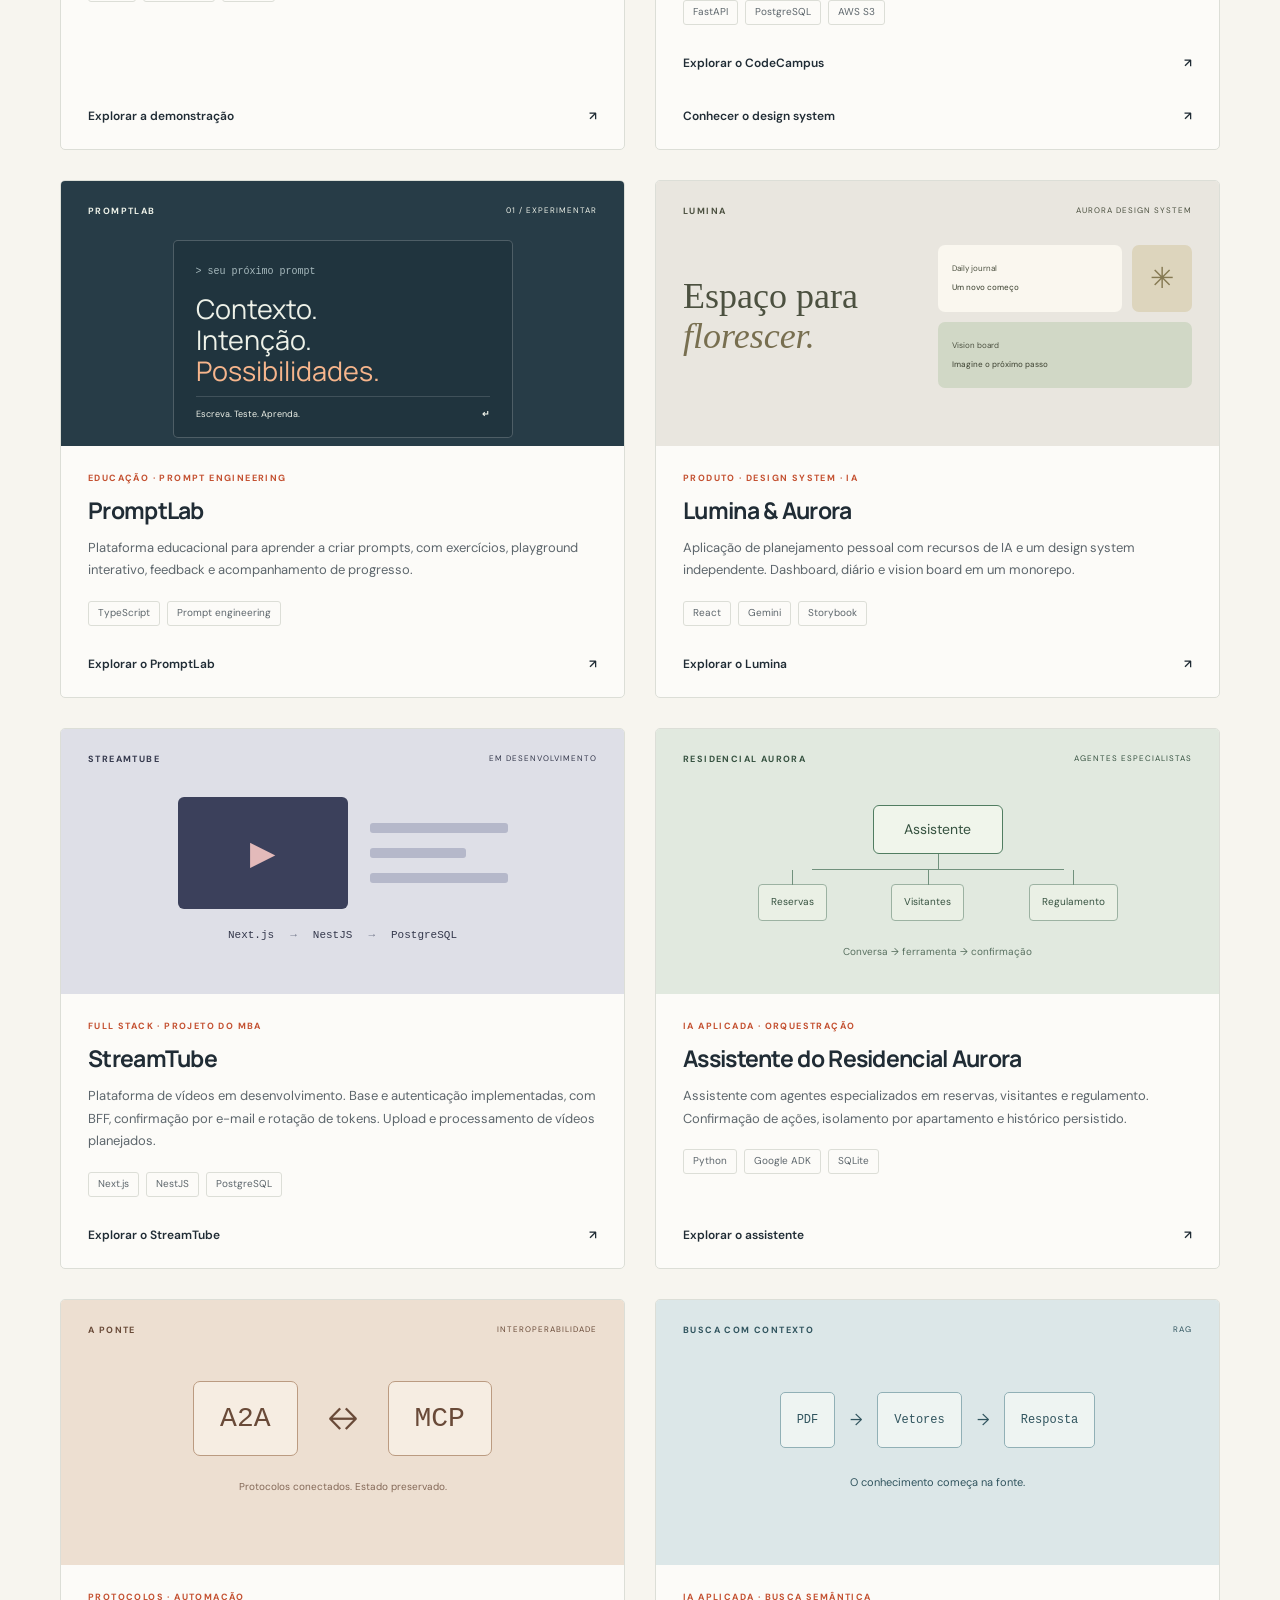
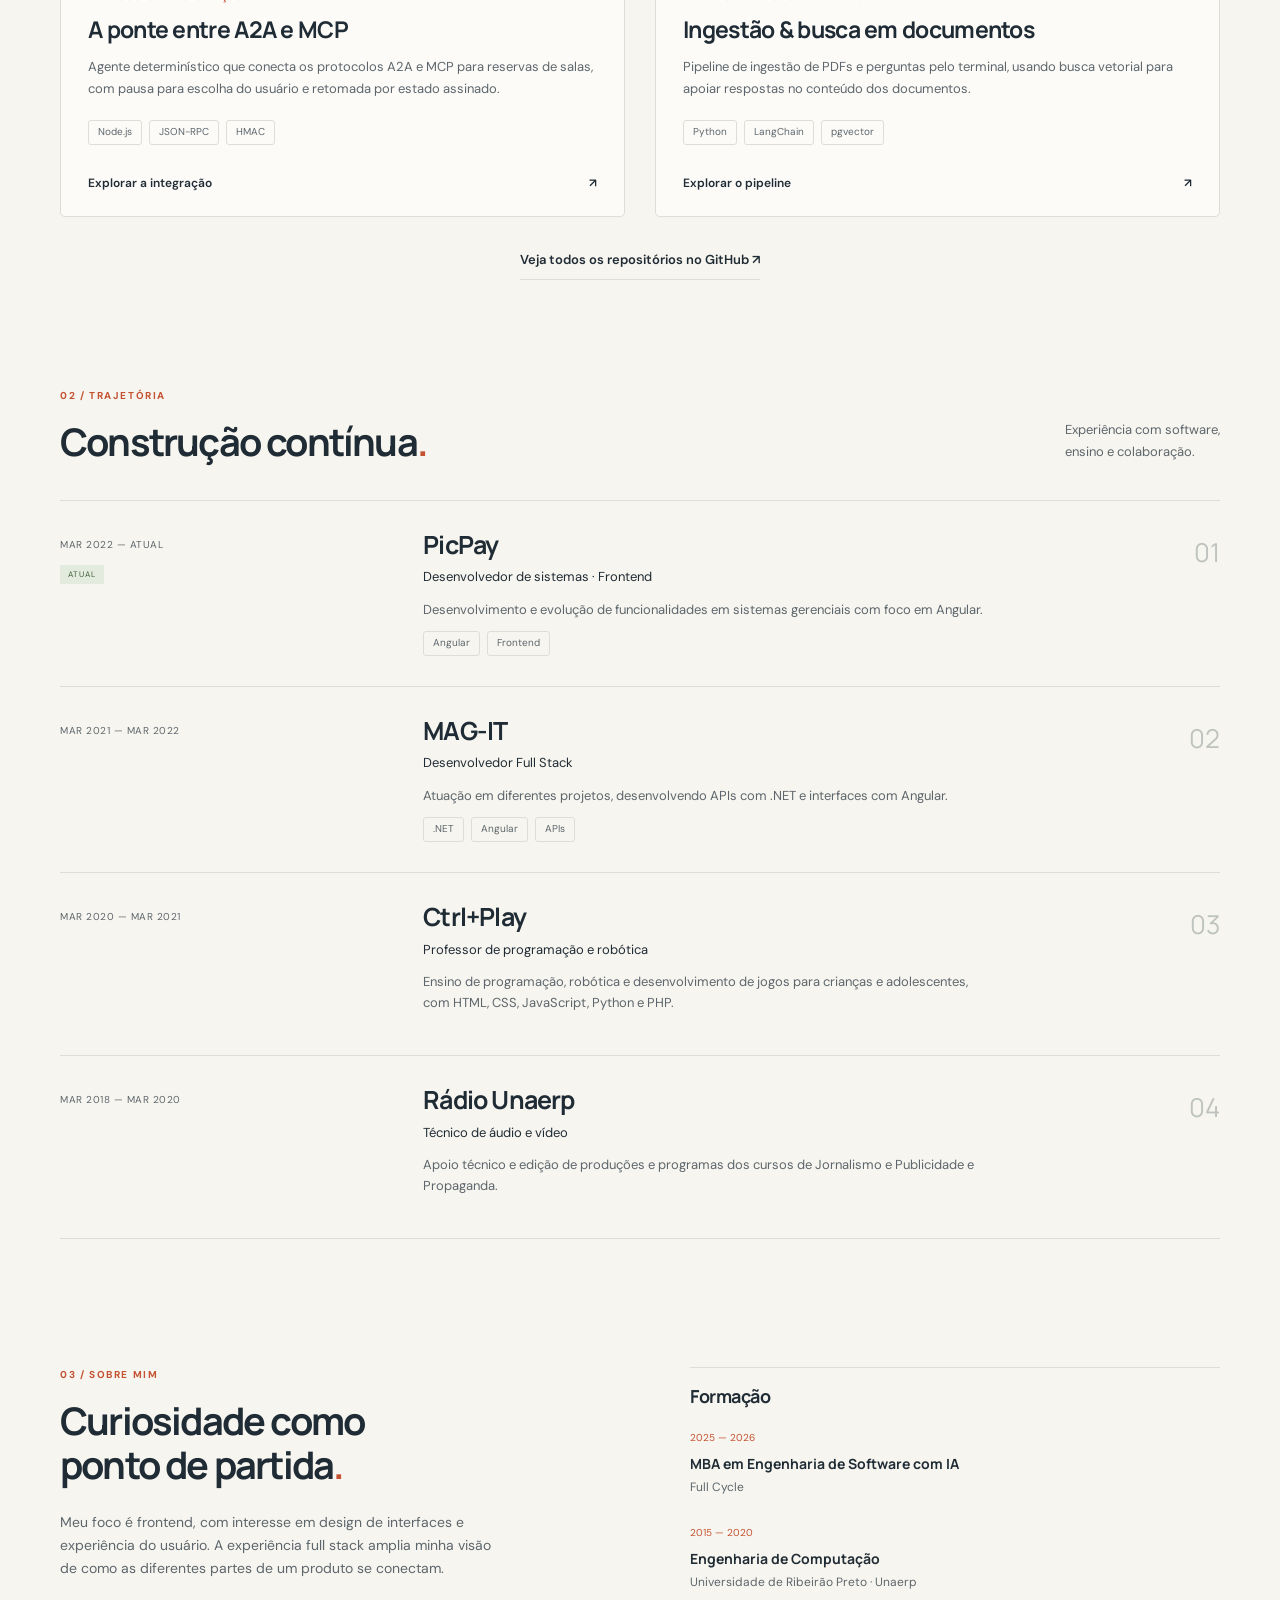
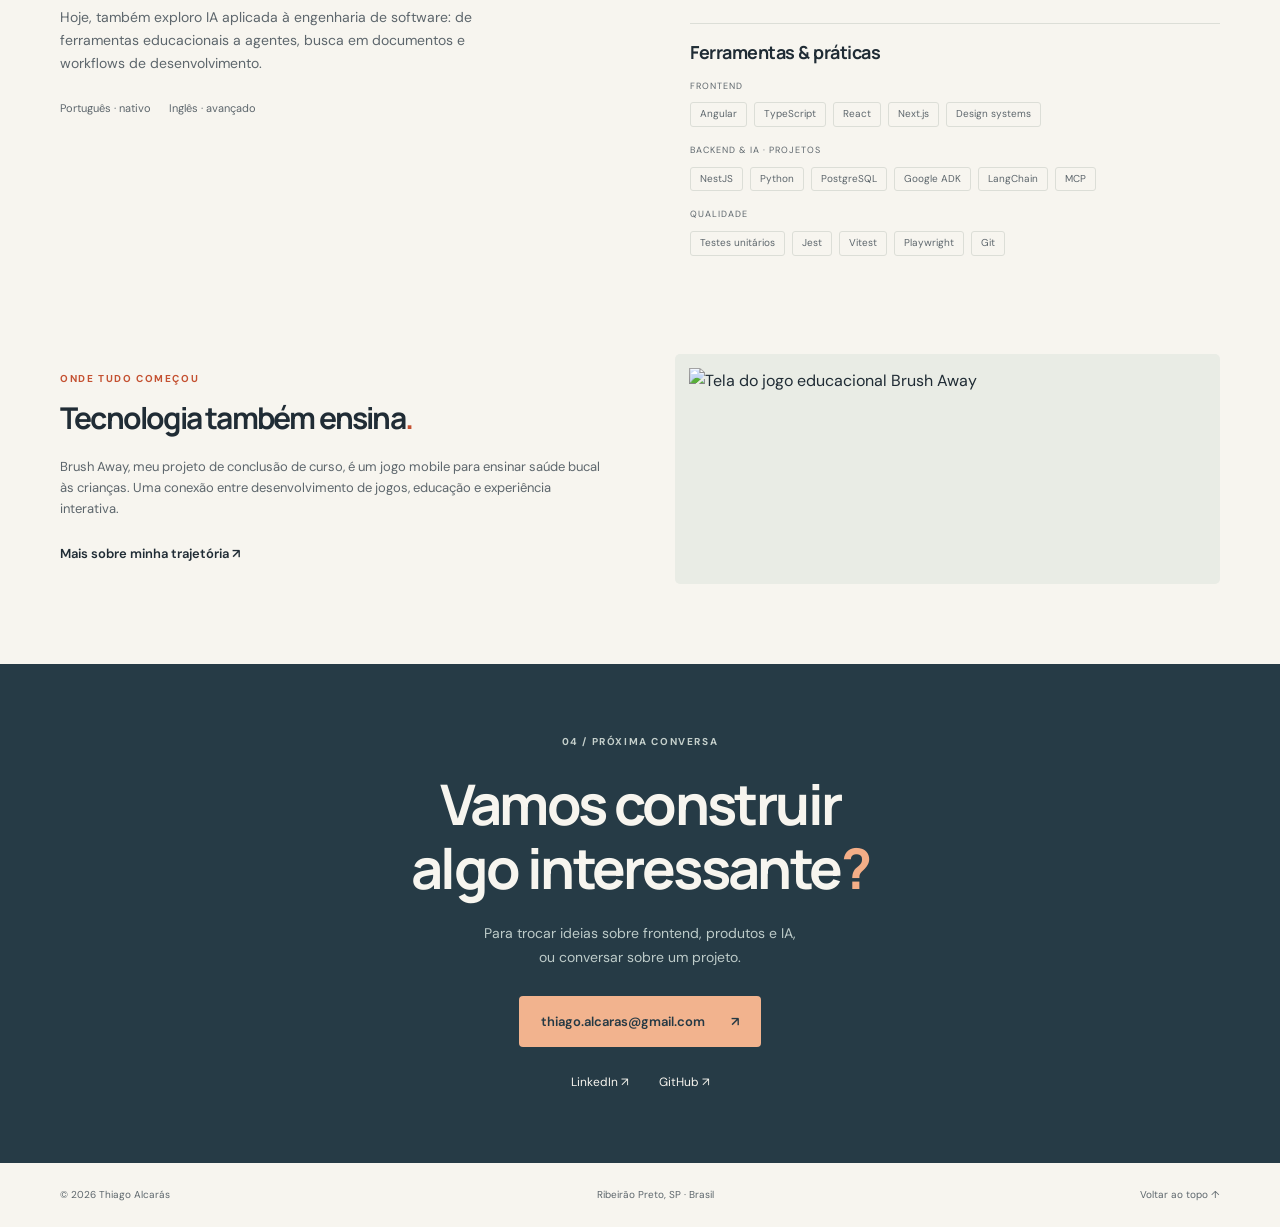
==== commit 7e9a5d04: "Showcase Lead Local with interactive static demo" ====
--- a/index.html
+++ b/index.html
@@ -41,9 +41,9 @@
     <div class="discipline-bar" aria-label="Áreas de atuação"><span>Frontend engineering</span><b aria-hidden="true">✳</b><span>Design systems</span><b aria-hidden="true">✳</b><span>Aplicações com IA</span><b aria-hidden="true">✳</b><span>Desenvolvimento full stack</span></div>
     <section id="projects" class="section" aria-labelledby="projects-title">
       <div class="section-heading"><div><p class="eyebrow">01 / PROJETOS SELECIONADOS</p><h2 id="projects-title">Ideias que viraram código<span>.</span></h2></div><p>Produtos, experimentos e estudos.<br>Uma seleção do que venho construindo.</p></div>
-      <div class="filters" role="group" aria-label="Filtrar projetos" hidden><button type="button" class="active" data-filter="all" aria-pressed="true">Todos <span>07</span></button><button type="button" data-filter="frontend" aria-pressed="false">Frontend</button><button type="button" data-filter="fullstack" aria-pressed="false">Full stack</button><button type="button" data-filter="ai" aria-pressed="false">IA & agentes</button></div>
+      <div class="filters" role="group" aria-label="Filtrar projetos" hidden><button type="button" class="active" data-filter="all" aria-pressed="true">Todos <span>08</span></button><button type="button" data-filter="frontend" aria-pressed="false">Frontend</button><button type="button" data-filter="fullstack" aria-pressed="false">Full stack</button><button type="button" data-filter="ai" aria-pressed="false">IA & agentes</button></div>
       <p id="filter-status" class="sr-only" role="status"></p>
-      <div class="project-grid">
+      <div class="project-grid"><article class="project-card" data-category="fullstack ai"><div class="project-art leadlocal-art" aria-hidden="true"><div class="art-top">LEAD LOCAL <span>PROSPECÇÃO COM CONTEXTO</span></div><div class="leadlocal-visual"><p>O negócio certo.<br>Uma conversa<br><em>com contexto.</em></p><div class="leadlocal-steps"><span>Pesquisa</span><span>Proposta</span><span>Landing page</span></div></div></div><div class="project-body"><p class="project-type">IA APLICADA · FULL STACK</p><h3>Lead Local</h3><p>Pesquisa de negócios locais com Gemini e Google Search para preparar abordagens comerciais, planos de valor e prompts de landing pages. Fontes verificáveis, follow-ups, histórico local e API key apenas na sessão.</p><div class="tags"><span>React</span><span>TypeScript</span><span>Gemini</span></div><a class="project-link" href="projects/lead-local/">Explorar a demonstração <span aria-hidden="true">↗</span></a></div></article>
         <article class="project-card" data-category="fullstack ai">
           <div class="project-art codecampus-art" aria-hidden="true"><div class="art-top">CODECAMPUS <span>APRENDER CONSTRUINDO</span></div><div class="campus-visual"><div class="campus-code">&lt;/&gt;</div><p>Aprender é<br><em>colocar em prática.</em></p><div class="campus-pills"><span>Turmas</span><span>Projetos</span><span>Engenharia &amp; IA</span></div></div></div>
           <div class="project-body"><p class="project-type">EDUCAÇÃO · FULL STACK · CLOUD</p><h3>CodeCampus</h3><p>Plataforma para aulas de programação de crianças e adolescentes. Turmas, conteúdos privados, projetos com feedback, avaliações e acompanhamento. Integração AWS S3 e trilha de engenharia e IA para adolescentes. Design system Oficina: identidade própria, tipografia local e componentes acessíveis.</p><div class="tags"><span>FastAPI</span><span>PostgreSQL</span><span>AWS S3</span></div><a class="project-link" href="https://github.com/thiago-alcaras/codecampus" target="_blank" rel="noopener noreferrer">Explorar o CodeCampus <span aria-hidden="true">↗</span></a><a class="project-link campus-system-link" href="https://github.com/thiago-alcaras/codecampus/blob/main/docs/design-system.md" target="_blank" rel="noopener noreferrer">Conhecer o design system <span aria-hidden="true">↗</span></a></div>
--- a/css/styles.css
+++ b/css/styles.css
@@ -11,3 +11,5 @@
 
 /* CodeCampus Oficina: shared visual identity with the platform. */
 .codecampus-art{background:#202d2a;color:#fffcf5;border-bottom:5px solid #e6bb4f}.campus-visual{position:relative;padding:20px 10px}.campus-code{position:absolute;right:10px;top:22px;display:grid;place-items:center;background:#e6bb4f;width:66px;height:66px;color:#202d2a;font:28px monospace;clip-path:polygon(0 0,100% 0,100% 80%,80% 100%,0 100%)}.campus-visual p{font-family:var(--heading);font-size:30px;line-height:1.16;font-weight:500;letter-spacing:-1px;margin:15px 0 24px;max-width:300px}.campus-visual em{font-style:normal;color:#e6bb4f}.campus-pills{display:flex;gap:7px;flex-wrap:wrap}.campus-pills span{background:#30433b;border:1px solid #536457;padding:7px 10px;border-radius:3px;font-size:10px}.campus-system-link{margin-top:12px!important}@media(max-width:500px){.campus-code{width:44px;height:44px;font-size:20px;right:0}.campus-visual p{font-size:25px;max-width:240px}.campus-visual{padding:20px 0}}
+
+.leadlocal-art{background:#173d31;color:#eef9f2;border-bottom:5px solid #8dd6ae}.leadlocal-visual{padding:20px 10px}.leadlocal-visual p{font-family:var(--heading);font-size:30px;line-height:1.16;font-weight:500;letter-spacing:-1px;margin:15px 0 24px}.leadlocal-visual em{font-style:normal;color:#8dd6ae}.leadlocal-steps{display:flex;gap:7px;flex-wrap:wrap}.leadlocal-steps span{border:1px solid #4d7b62;padding:7px 10px;border-radius:3px;font-size:10px}
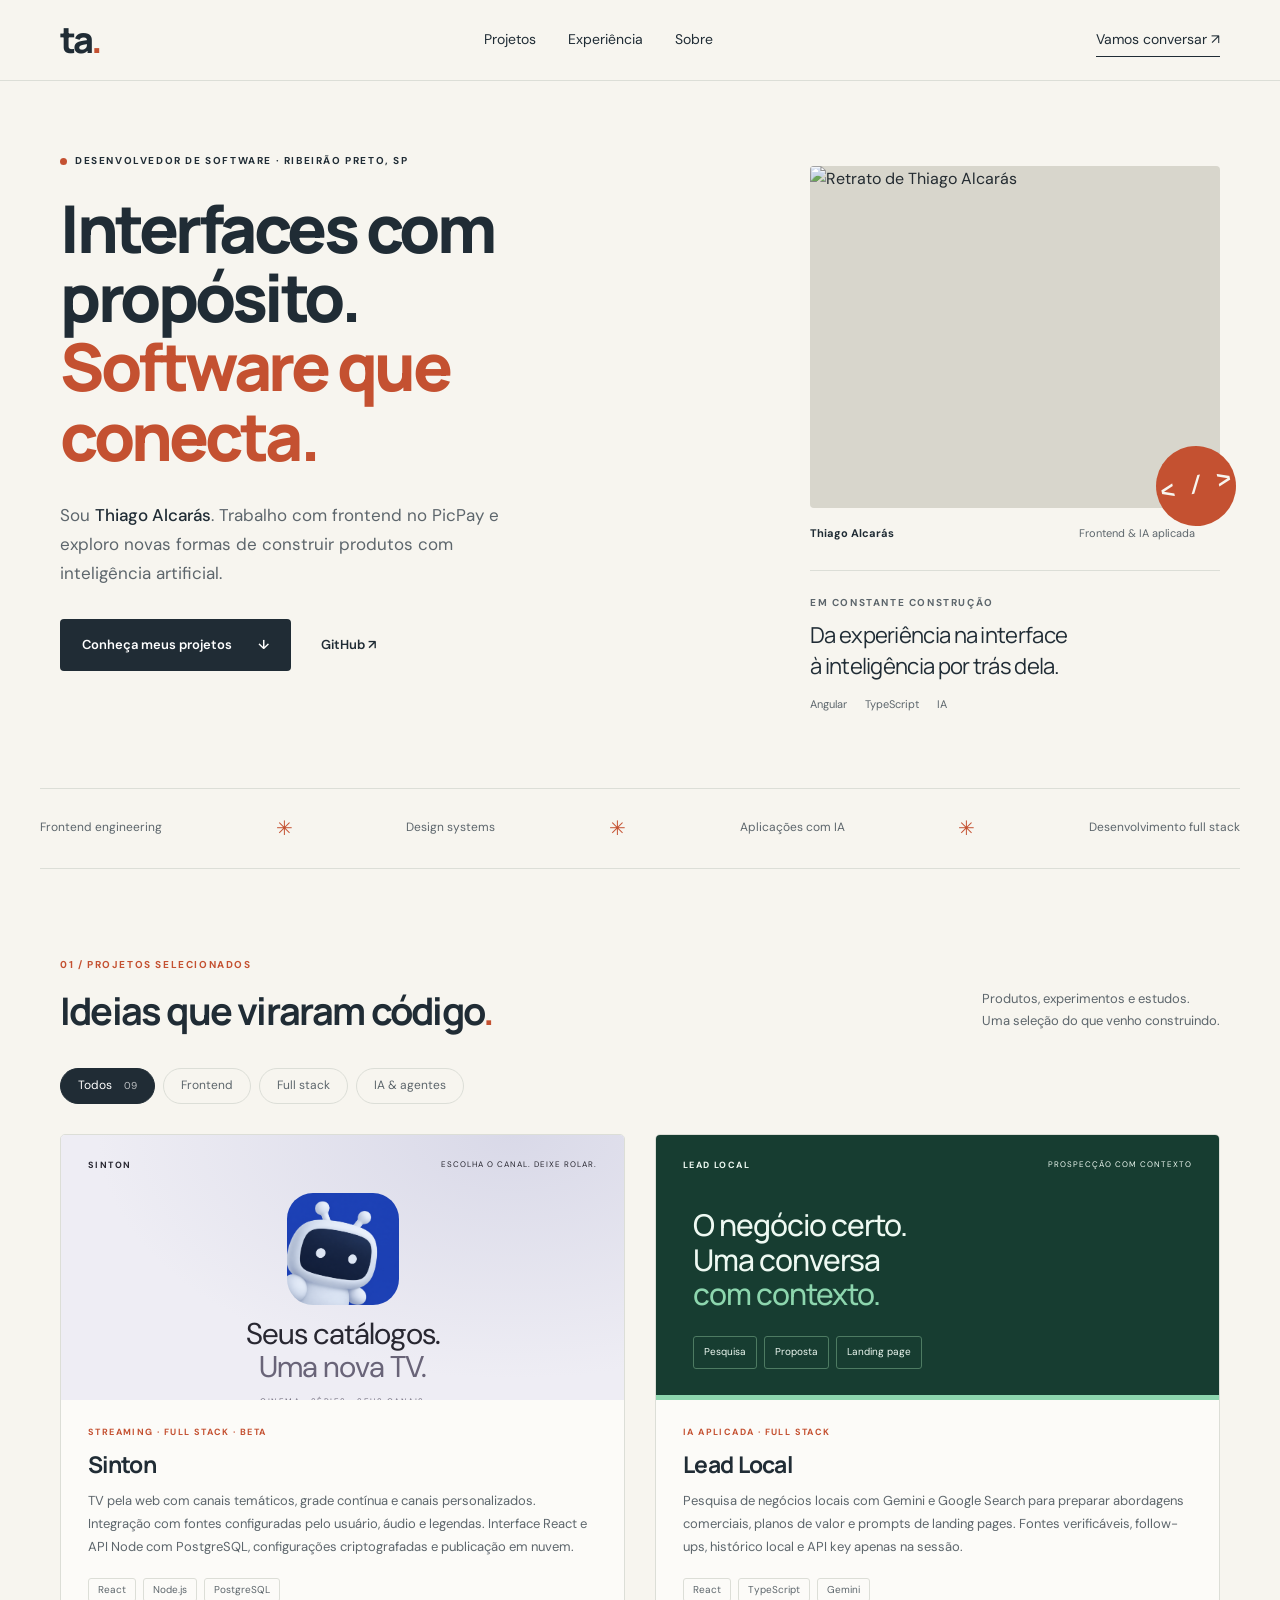
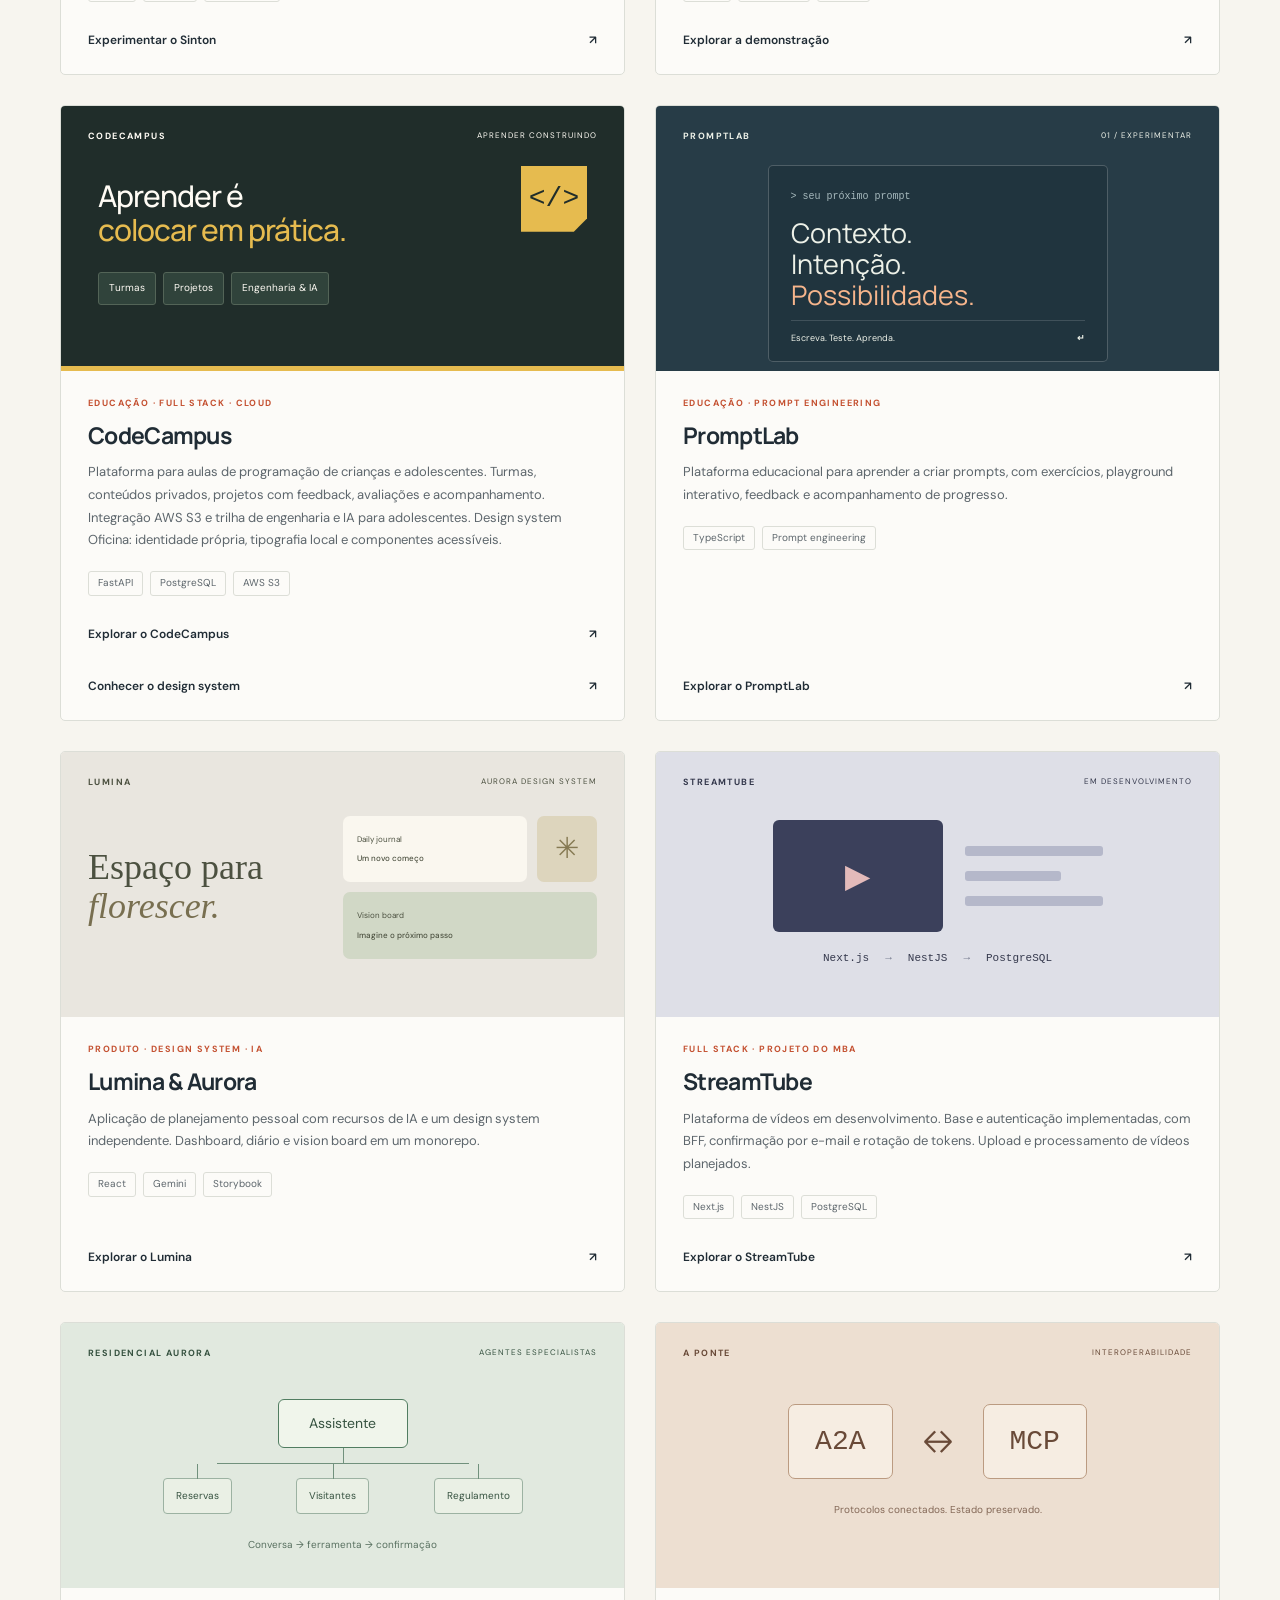
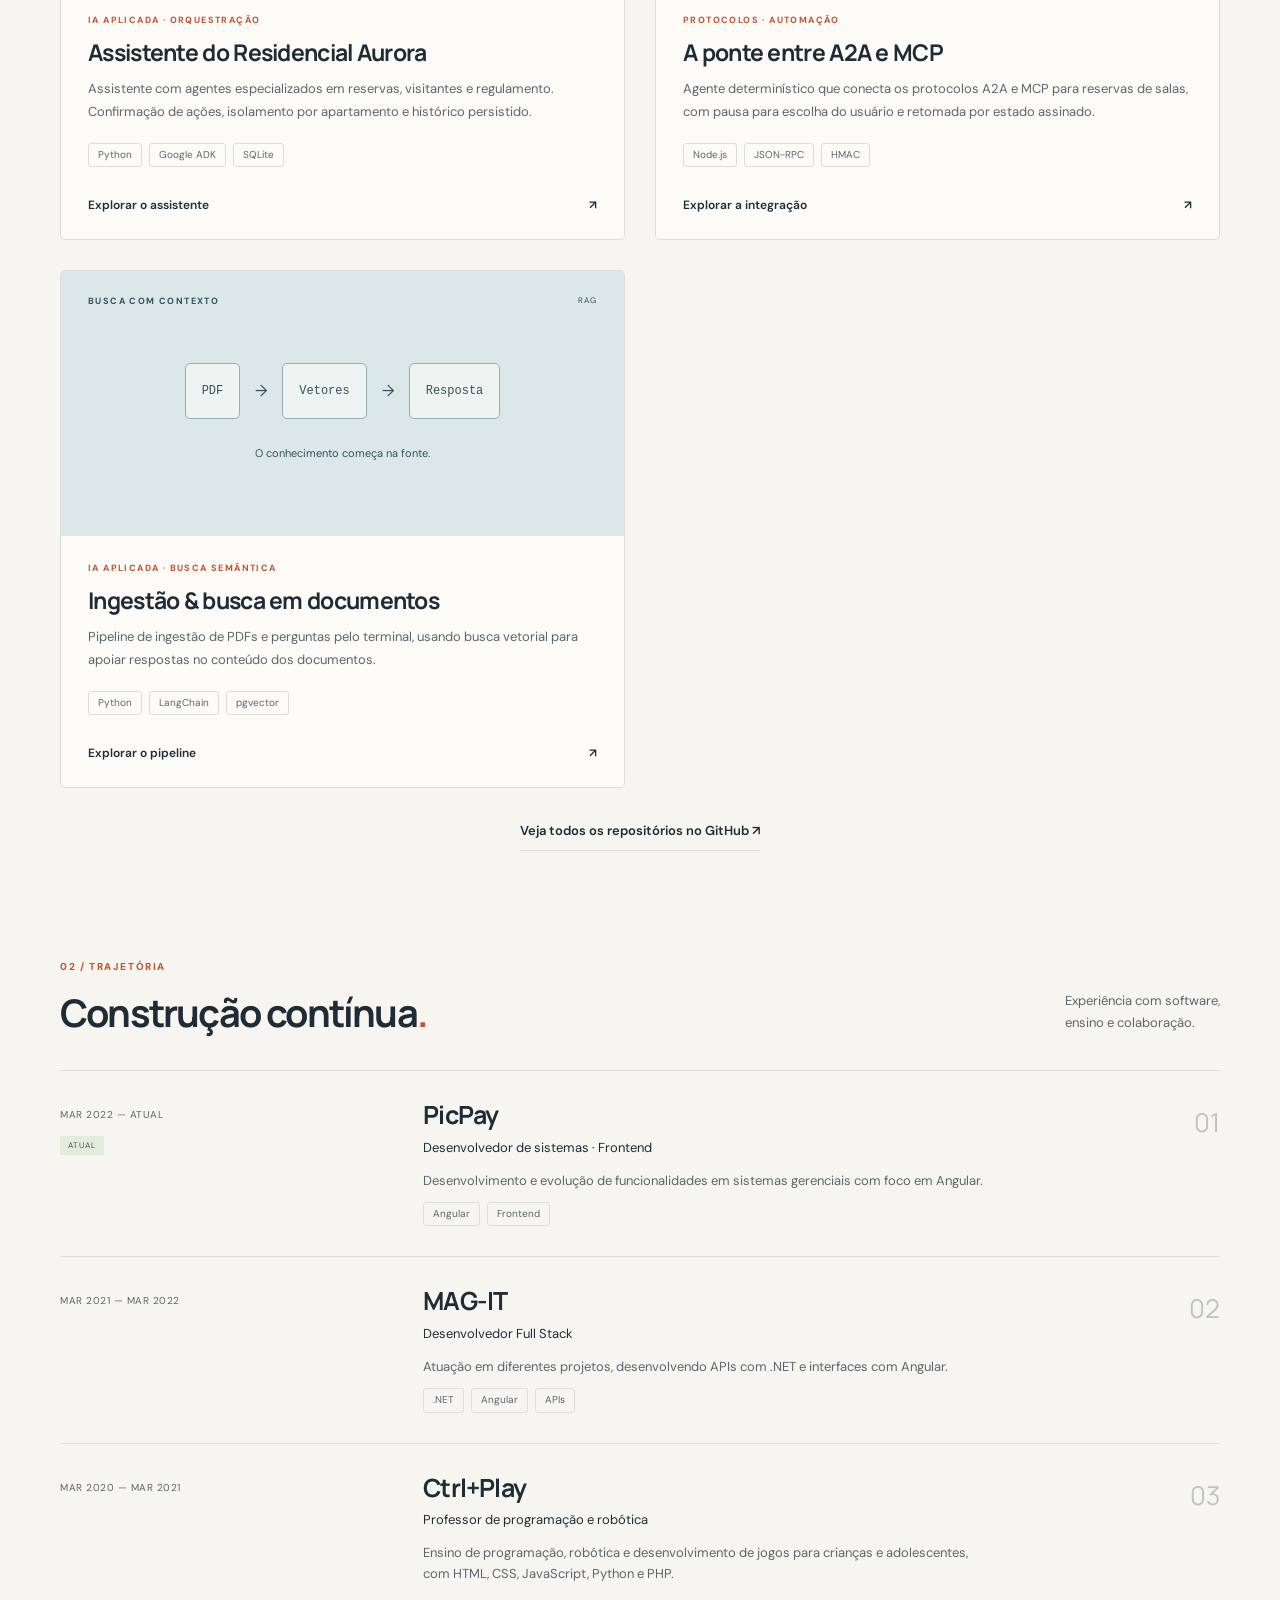
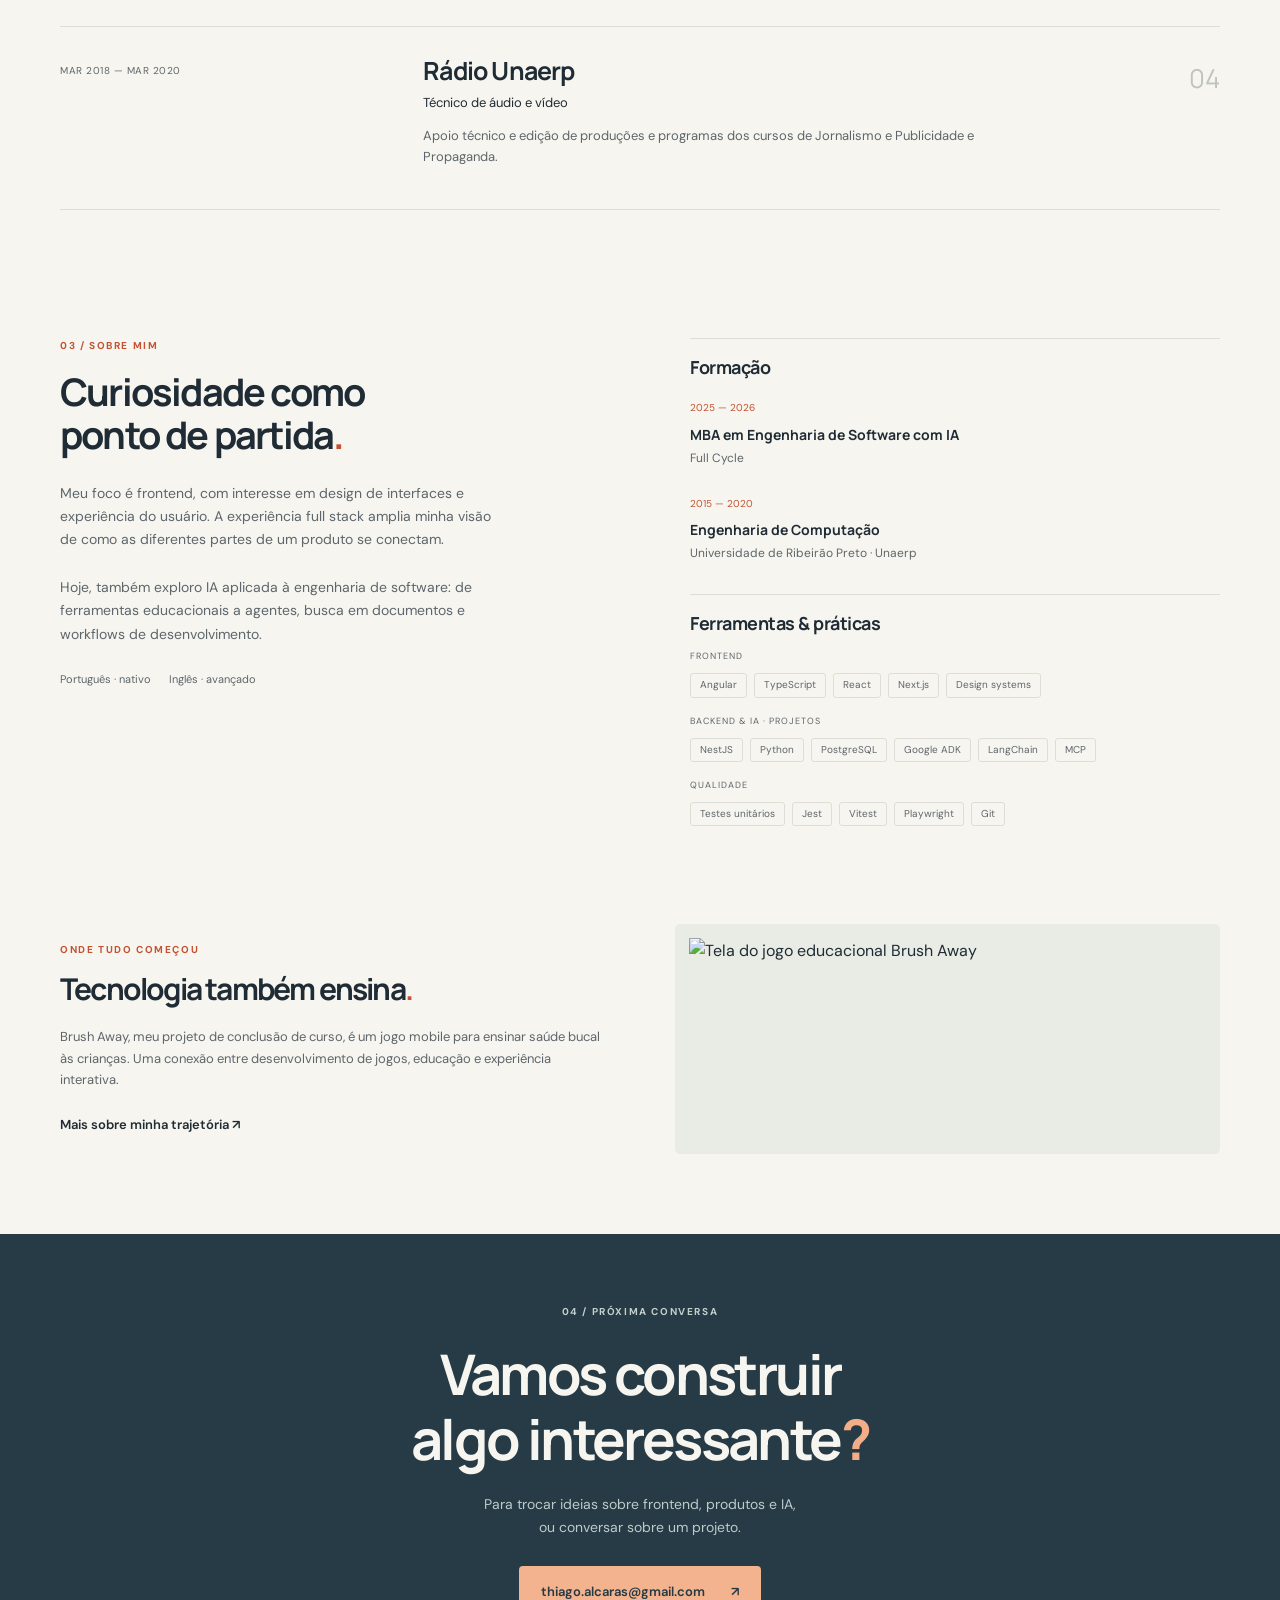
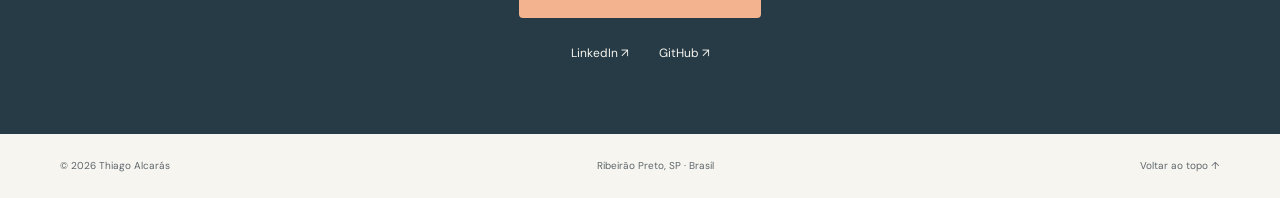
==== commit 215d5753: "Add Sinton streaming TV project to portfolio" ====
--- a/index.html
+++ b/index.html
@@ -41,9 +41,9 @@
     <div class="discipline-bar" aria-label="Áreas de atuação"><span>Frontend engineering</span><b aria-hidden="true">✳</b><span>Design systems</span><b aria-hidden="true">✳</b><span>Aplicações com IA</span><b aria-hidden="true">✳</b><span>Desenvolvimento full stack</span></div>
     <section id="projects" class="section" aria-labelledby="projects-title">
       <div class="section-heading"><div><p class="eyebrow">01 / PROJETOS SELECIONADOS</p><h2 id="projects-title">Ideias que viraram código<span>.</span></h2></div><p>Produtos, experimentos e estudos.<br>Uma seleção do que venho construindo.</p></div>
-      <div class="filters" role="group" aria-label="Filtrar projetos" hidden><button type="button" class="active" data-filter="all" aria-pressed="true">Todos <span>08</span></button><button type="button" data-filter="frontend" aria-pressed="false">Frontend</button><button type="button" data-filter="fullstack" aria-pressed="false">Full stack</button><button type="button" data-filter="ai" aria-pressed="false">IA & agentes</button></div>
+      <div class="filters" role="group" aria-label="Filtrar projetos" hidden><button type="button" class="active" data-filter="all" aria-pressed="true">Todos <span>09</span></button><button type="button" data-filter="frontend" aria-pressed="false">Frontend</button><button type="button" data-filter="fullstack" aria-pressed="false">Full stack</button><button type="button" data-filter="ai" aria-pressed="false">IA & agentes</button></div>
       <p id="filter-status" class="sr-only" role="status"></p>
-      <div class="project-grid"><article class="project-card" data-category="fullstack ai"><div class="project-art leadlocal-art" aria-hidden="true"><div class="art-top">LEAD LOCAL <span>PROSPECÇÃO COM CONTEXTO</span></div><div class="leadlocal-visual"><p>O negócio certo.<br>Uma conversa<br><em>com contexto.</em></p><div class="leadlocal-steps"><span>Pesquisa</span><span>Proposta</span><span>Landing page</span></div></div></div><div class="project-body"><p class="project-type">IA APLICADA · FULL STACK</p><h3>Lead Local</h3><p>Pesquisa de negócios locais com Gemini e Google Search para preparar abordagens comerciais, planos de valor e prompts de landing pages. Fontes verificáveis, follow-ups, histórico local e API key apenas na sessão.</p><div class="tags"><span>React</span><span>TypeScript</span><span>Gemini</span></div><a class="project-link" href="projects/lead-local/">Explorar a demonstração <span aria-hidden="true">↗</span></a></div></article>
+      <div class="project-grid"><article class="project-card" data-category="fullstack frontend"><div class="project-art sinton-art" aria-hidden="true"><div class="art-top">SINTON <span>ESCOLHA O CANAL. DEIXE ROLAR.</span></div><div class="sinton-visual"><img src="assets/img/sinton-logo.png" alt="" width="112" height="112" loading="lazy"><p>Seus catálogos.<br><em>Uma nova TV.</em></p><span>CINEMA · SÉRIES · SEUS CANAIS</span></div></div><div class="project-body"><p class="project-type">STREAMING · FULL STACK · BETA</p><h3>Sinton</h3><p>TV pela web com canais temáticos, grade contínua e canais personalizados. Integração com fontes configuradas pelo usuário, áudio e legendas. Interface React e API Node com PostgreSQL, configurações criptografadas e publicação em nuvem.</p><div class="tags"><span>React</span><span>Node.js</span><span>PostgreSQL</span></div><a class="project-link" href="https://sinton-tv.onrender.com" target="_blank" rel="noopener noreferrer">Experimentar o Sinton <span aria-hidden="true">↗</span></a></div></article><article class="project-card" data-category="fullstack ai"><div class="project-art leadlocal-art" aria-hidden="true"><div class="art-top">LEAD LOCAL <span>PROSPECÇÃO COM CONTEXTO</span></div><div class="leadlocal-visual"><p>O negócio certo.<br>Uma conversa<br><em>com contexto.</em></p><div class="leadlocal-steps"><span>Pesquisa</span><span>Proposta</span><span>Landing page</span></div></div></div><div class="project-body"><p class="project-type">IA APLICADA · FULL STACK</p><h3>Lead Local</h3><p>Pesquisa de negócios locais com Gemini e Google Search para preparar abordagens comerciais, planos de valor e prompts de landing pages. Fontes verificáveis, follow-ups, histórico local e API key apenas na sessão.</p><div class="tags"><span>React</span><span>TypeScript</span><span>Gemini</span></div><a class="project-link" href="projects/lead-local/">Explorar a demonstração <span aria-hidden="true">↗</span></a></div></article>
         <article class="project-card" data-category="fullstack ai">
           <div class="project-art codecampus-art" aria-hidden="true"><div class="art-top">CODECAMPUS <span>APRENDER CONSTRUINDO</span></div><div class="campus-visual"><div class="campus-code">&lt;/&gt;</div><p>Aprender é<br><em>colocar em prática.</em></p><div class="campus-pills"><span>Turmas</span><span>Projetos</span><span>Engenharia &amp; IA</span></div></div></div>
           <div class="project-body"><p class="project-type">EDUCAÇÃO · FULL STACK · CLOUD</p><h3>CodeCampus</h3><p>Plataforma para aulas de programação de crianças e adolescentes. Turmas, conteúdos privados, projetos com feedback, avaliações e acompanhamento. Integração AWS S3 e trilha de engenharia e IA para adolescentes. Design system Oficina: identidade própria, tipografia local e componentes acessíveis.</p><div class="tags"><span>FastAPI</span><span>PostgreSQL</span><span>AWS S3</span></div><a class="project-link" href="https://github.com/thiago-alcaras/codecampus" target="_blank" rel="noopener noreferrer">Explorar o CodeCampus <span aria-hidden="true">↗</span></a><a class="project-link campus-system-link" href="https://github.com/thiago-alcaras/codecampus/blob/main/docs/design-system.md" target="_blank" rel="noopener noreferrer">Conhecer o design system <span aria-hidden="true">↗</span></a></div>
--- a/css/styles.css
+++ b/css/styles.css
@@ -13,3 +13,5 @@
 .codecampus-art{background:#202d2a;color:#fffcf5;border-bottom:5px solid #e6bb4f}.campus-visual{position:relative;padding:20px 10px}.campus-code{position:absolute;right:10px;top:22px;display:grid;place-items:center;background:#e6bb4f;width:66px;height:66px;color:#202d2a;font:28px monospace;clip-path:polygon(0 0,100% 0,100% 80%,80% 100%,0 100%)}.campus-visual p{font-family:var(--heading);font-size:30px;line-height:1.16;font-weight:500;letter-spacing:-1px;margin:15px 0 24px;max-width:300px}.campus-visual em{font-style:normal;color:#e6bb4f}.campus-pills{display:flex;gap:7px;flex-wrap:wrap}.campus-pills span{background:#30433b;border:1px solid #536457;padding:7px 10px;border-radius:3px;font-size:10px}.campus-system-link{margin-top:12px!important}@media(max-width:500px){.campus-code{width:44px;height:44px;font-size:20px;right:0}.campus-visual p{font-size:25px;max-width:240px}.campus-visual{padding:20px 0}}
 
 .leadlocal-art{background:#173d31;color:#eef9f2;border-bottom:5px solid #8dd6ae}.leadlocal-visual{padding:20px 10px}.leadlocal-visual p{font-family:var(--heading);font-size:30px;line-height:1.16;font-weight:500;letter-spacing:-1px;margin:15px 0 24px}.leadlocal-visual em{font-style:normal;color:#8dd6ae}.leadlocal-steps{display:flex;gap:7px;flex-wrap:wrap}.leadlocal-steps span{border:1px solid #4d7b62;padding:7px 10px;border-radius:3px;font-size:10px}
+
+.sinton-art{background:radial-gradient(ellipse at 80% 0%,#d9d9e8,transparent 65%),#eeedf4;color:#282731}.sinton-visual{display:flex;flex-direction:column;align-items:center;justify-content:center;gap:12px;min-height:240px;padding:20px}.sinton-visual img{object-fit:contain;border-radius:26px}.sinton-visual p{margin:0;text-align:center;font-size:30px;line-height:1.1;letter-spacing:-1px}.sinton-visual p em{font-style:normal;color:#696478}.sinton-visual>span{font-size:8px;letter-spacing:1.5px;color:#716d7d}
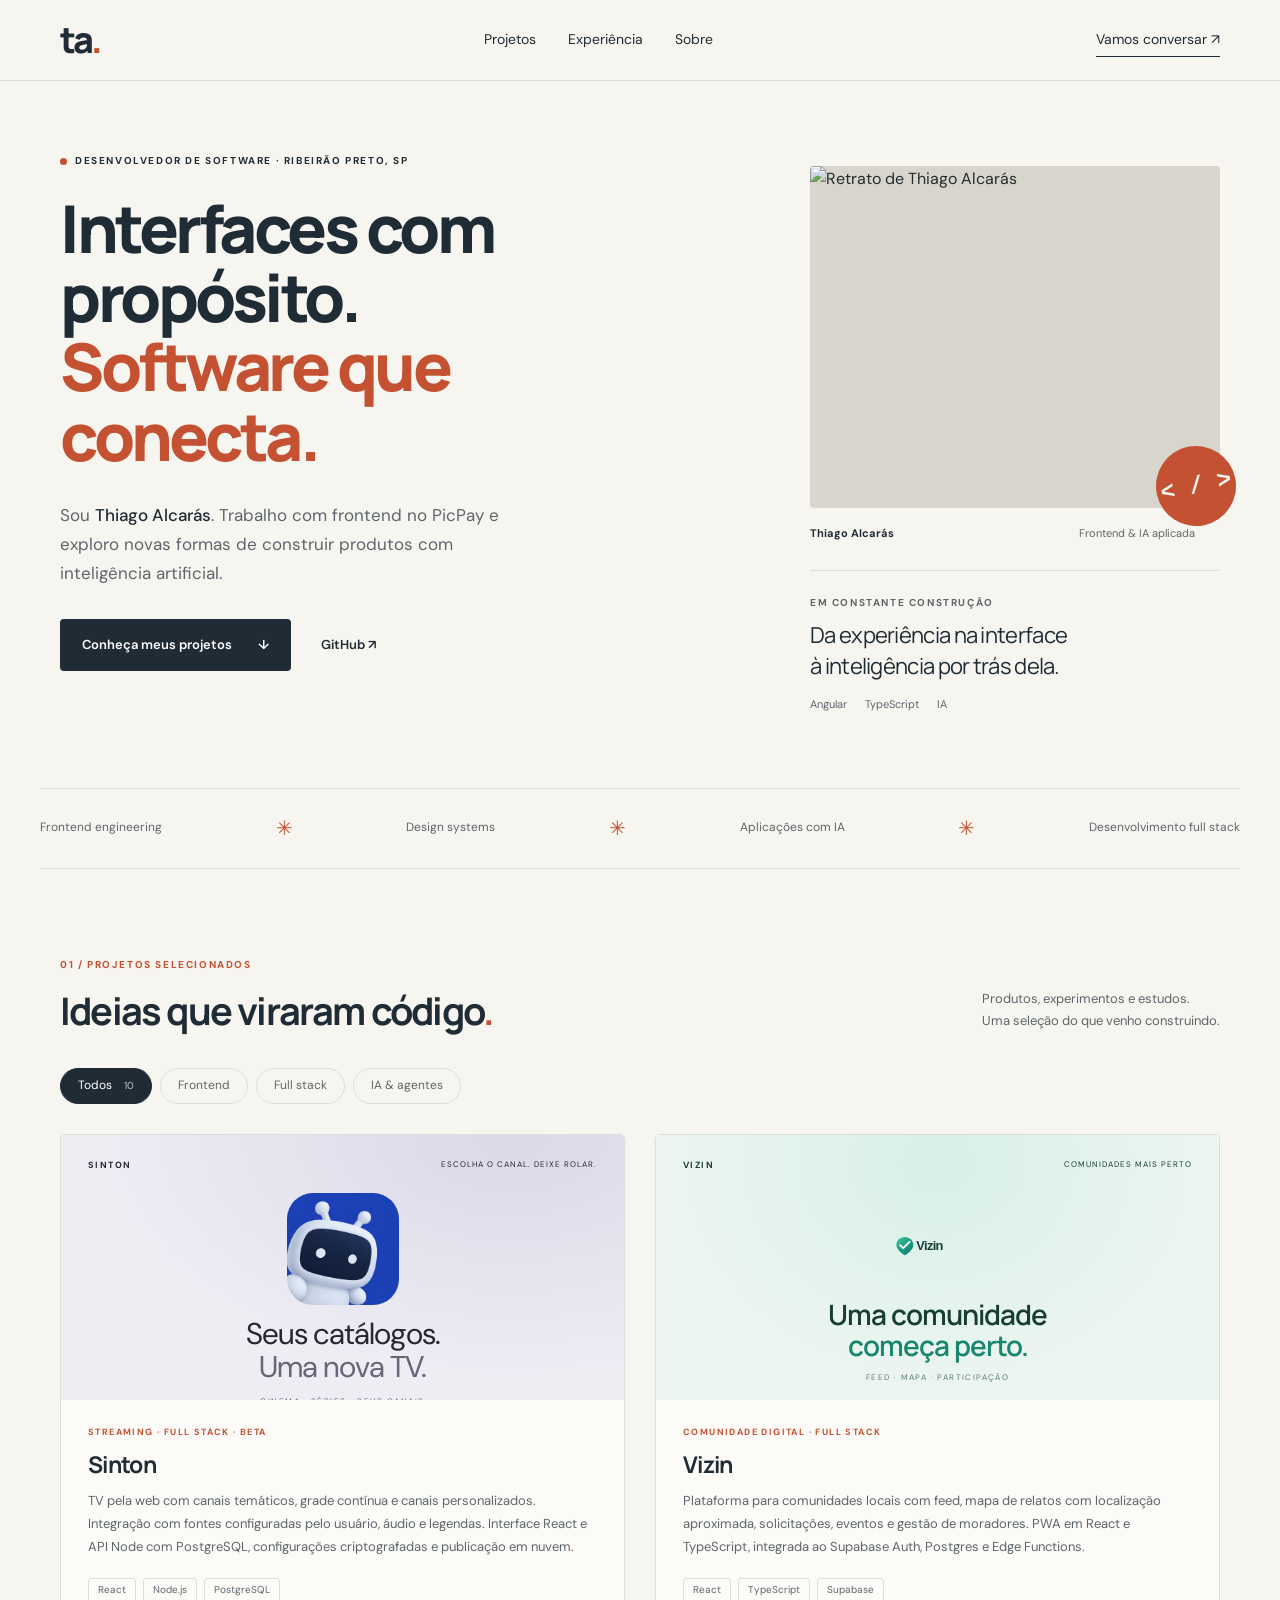
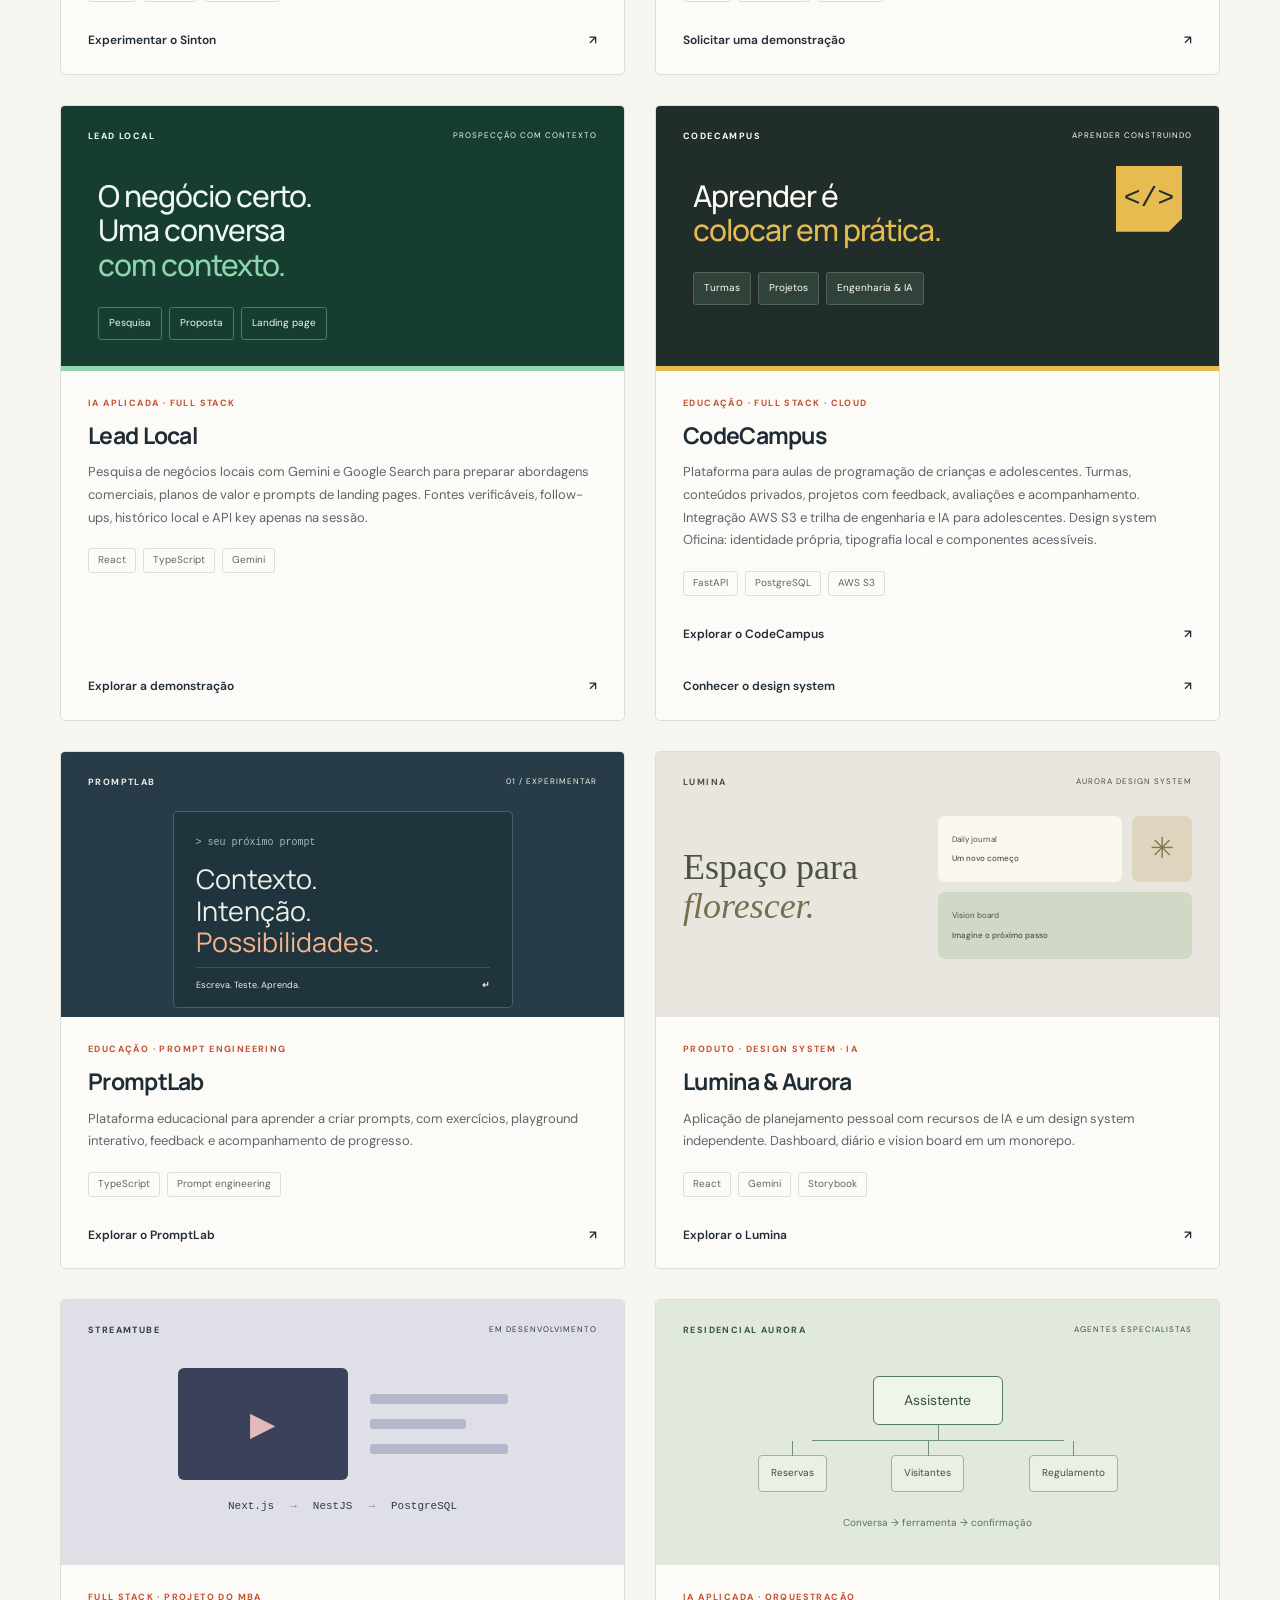
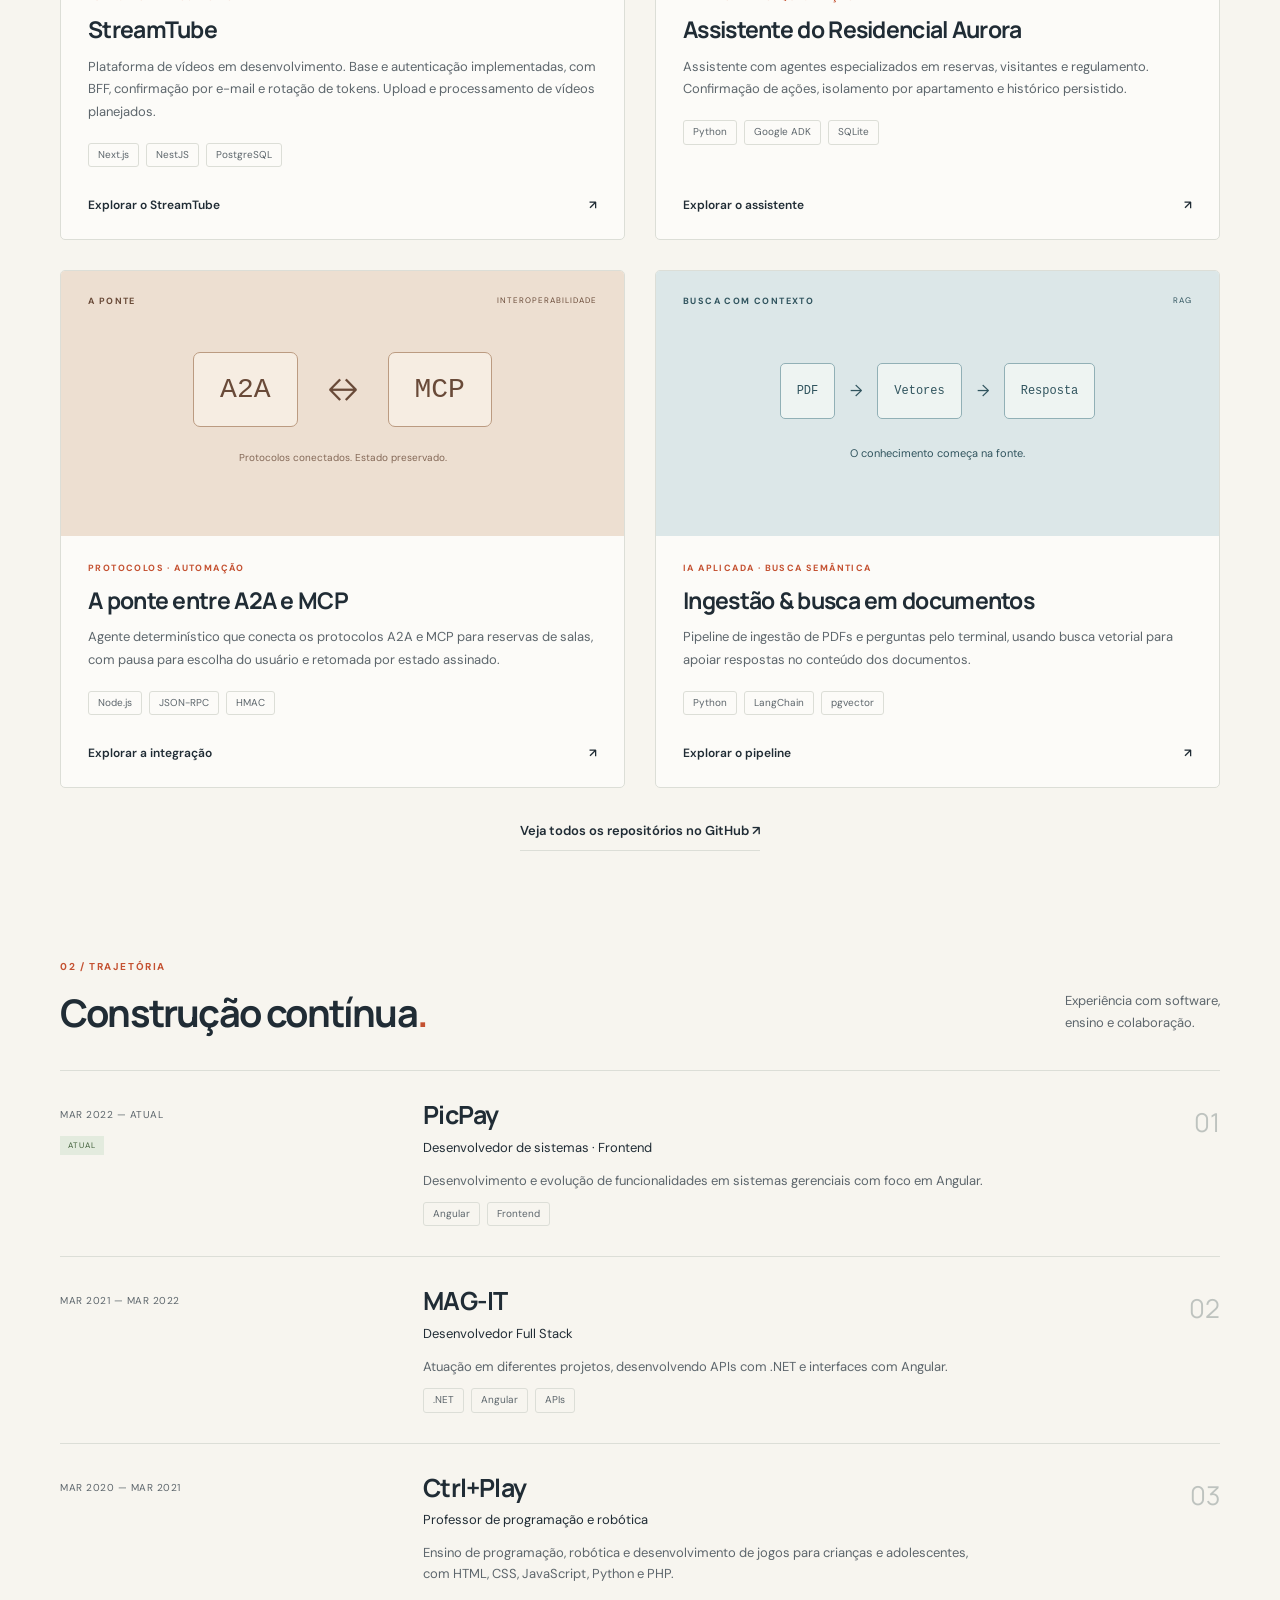
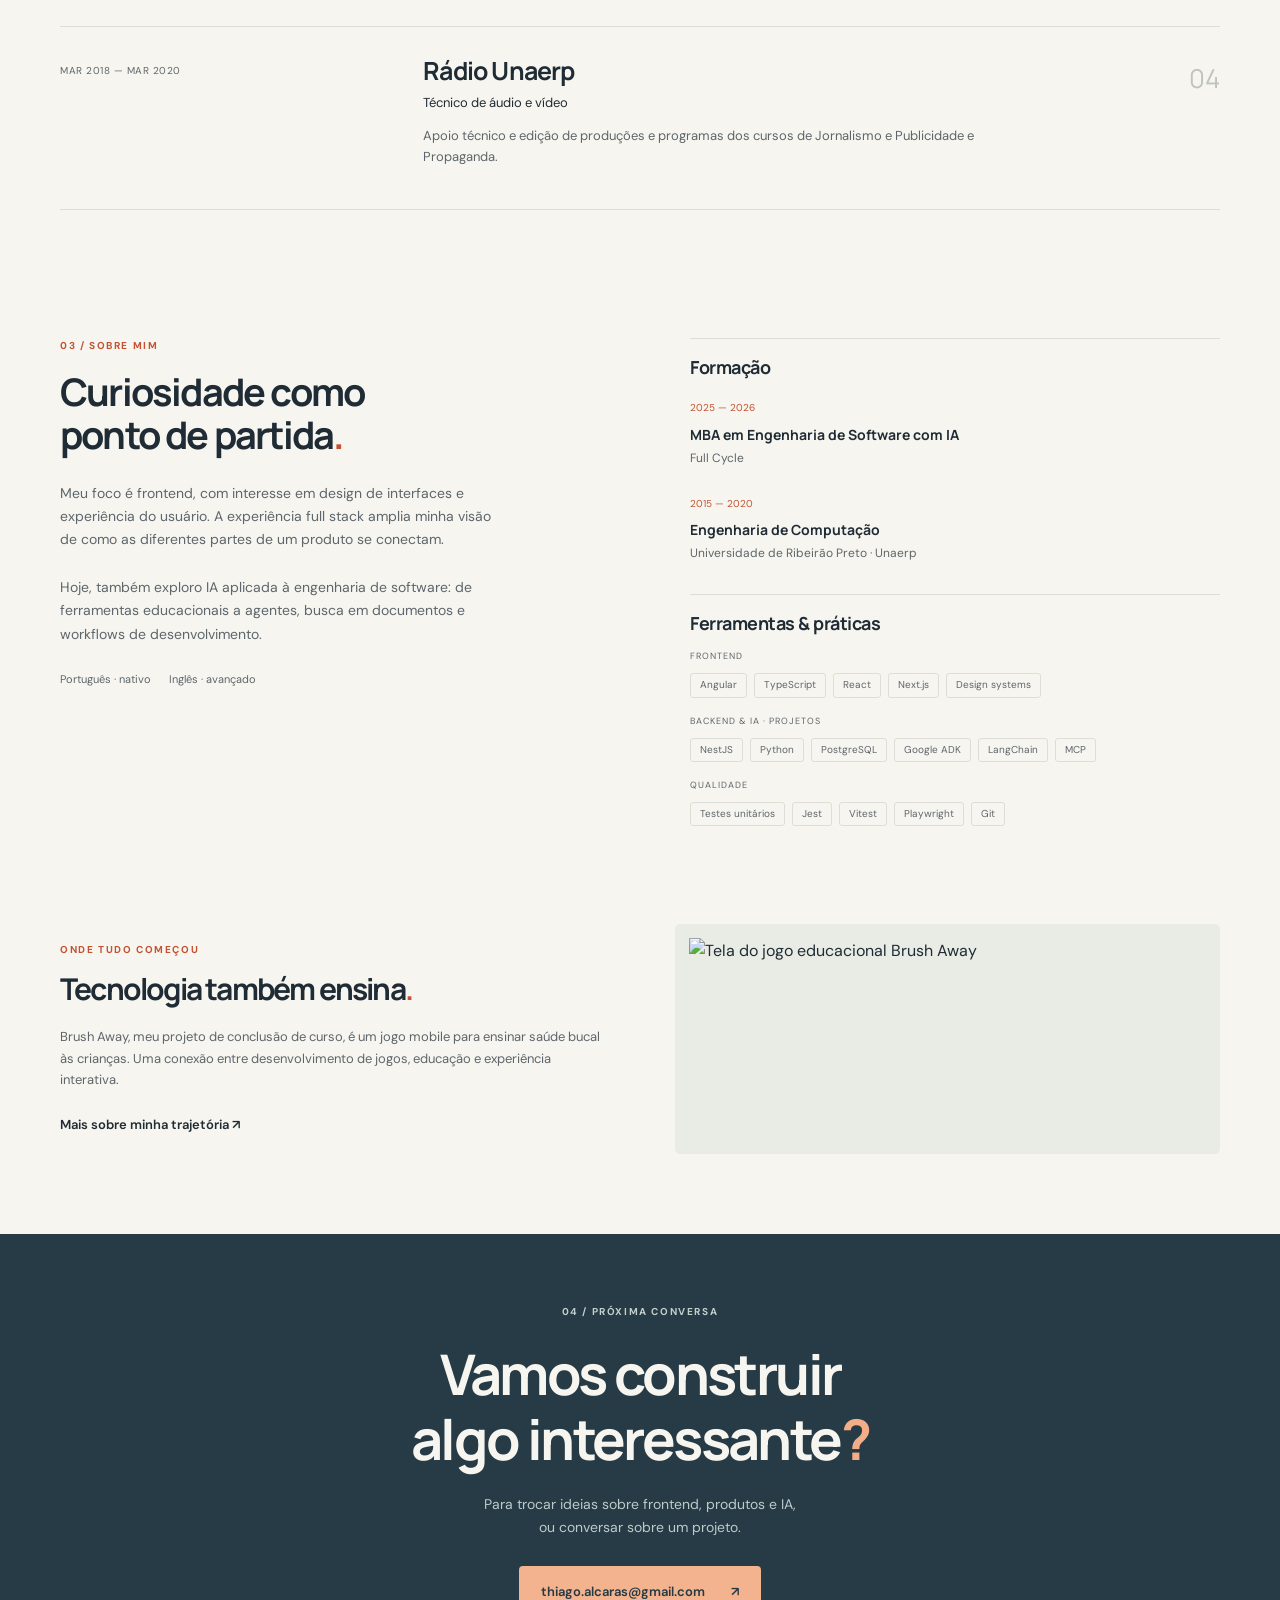
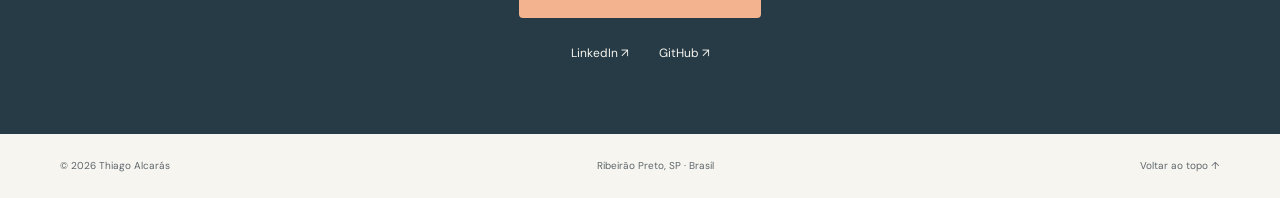
==== commit 17e55432: "Add Vizin to selected projects" ====
--- a/index.html
+++ b/index.html
@@ -41,9 +41,12 @@
     <div class="discipline-bar" aria-label="Áreas de atuação"><span>Frontend engineering</span><b aria-hidden="true">✳</b><span>Design systems</span><b aria-hidden="true">✳</b><span>Aplicações com IA</span><b aria-hidden="true">✳</b><span>Desenvolvimento full stack</span></div>
     <section id="projects" class="section" aria-labelledby="projects-title">
       <div class="section-heading"><div><p class="eyebrow">01 / PROJETOS SELECIONADOS</p><h2 id="projects-title">Ideias que viraram código<span>.</span></h2></div><p>Produtos, experimentos e estudos.<br>Uma seleção do que venho construindo.</p></div>
-      <div class="filters" role="group" aria-label="Filtrar projetos" hidden><button type="button" class="active" data-filter="all" aria-pressed="true">Todos <span>09</span></button><button type="button" data-filter="frontend" aria-pressed="false">Frontend</button><button type="button" data-filter="fullstack" aria-pressed="false">Full stack</button><button type="button" data-filter="ai" aria-pressed="false">IA & agentes</button></div>
+      <div class="filters" role="group" aria-label="Filtrar projetos" hidden><button type="button" class="active" data-filter="all" aria-pressed="true">Todos <span>10</span></button><button type="button" data-filter="frontend" aria-pressed="false">Frontend</button><button type="button" data-filter="fullstack" aria-pressed="false">Full stack</button><button type="button" data-filter="ai" aria-pressed="false">IA & agentes</button></div>
       <p id="filter-status" class="sr-only" role="status"></p>
-      <div class="project-grid"><article class="project-card" data-category="fullstack frontend"><div class="project-art sinton-art" aria-hidden="true"><div class="art-top">SINTON <span>ESCOLHA O CANAL. DEIXE ROLAR.</span></div><div class="sinton-visual"><img src="assets/img/sinton-logo.png" alt="" width="112" height="112" loading="lazy"><p>Seus catálogos.<br><em>Uma nova TV.</em></p><span>CINEMA · SÉRIES · SEUS CANAIS</span></div></div><div class="project-body"><p class="project-type">STREAMING · FULL STACK · BETA</p><h3>Sinton</h3><p>TV pela web com canais temáticos, grade contínua e canais personalizados. Integração com fontes configuradas pelo usuário, áudio e legendas. Interface React e API Node com PostgreSQL, configurações criptografadas e publicação em nuvem.</p><div class="tags"><span>React</span><span>Node.js</span><span>PostgreSQL</span></div><a class="project-link" href="https://sinton-tv.onrender.com" target="_blank" rel="noopener noreferrer">Experimentar o Sinton <span aria-hidden="true">↗</span></a></div></article><article class="project-card" data-category="fullstack ai"><div class="project-art leadlocal-art" aria-hidden="true"><div class="art-top">LEAD LOCAL <span>PROSPECÇÃO COM CONTEXTO</span></div><div class="leadlocal-visual"><p>O negócio certo.<br>Uma conversa<br><em>com contexto.</em></p><div class="leadlocal-steps"><span>Pesquisa</span><span>Proposta</span><span>Landing page</span></div></div></div><div class="project-body"><p class="project-type">IA APLICADA · FULL STACK</p><h3>Lead Local</h3><p>Pesquisa de negócios locais com Gemini e Google Search para preparar abordagens comerciais, planos de valor e prompts de landing pages. Fontes verificáveis, follow-ups, histórico local e API key apenas na sessão.</p><div class="tags"><span>React</span><span>TypeScript</span><span>Gemini</span></div><a class="project-link" href="projects/lead-local/">Explorar a demonstração <span aria-hidden="true">↗</span></a></div></article>
+      <div class="project-grid"><article class="project-card" data-category="fullstack frontend"><div class="project-art sinton-art" aria-hidden="true"><div class="art-top">SINTON <span>ESCOLHA O CANAL. DEIXE ROLAR.</span></div><div class="sinton-visual"><img src="assets/img/sinton-logo.png" alt="" width="112" height="112" loading="lazy"><p>Seus catálogos.<br><em>Uma nova TV.</em></p><span>CINEMA · SÉRIES · SEUS CANAIS</span></div></div><div class="project-body"><p class="project-type">STREAMING · FULL STACK · BETA</p><h3>Sinton</h3><p>TV pela web com canais temáticos, grade contínua e canais personalizados. Integração com fontes configuradas pelo usuário, áudio e legendas. Interface React e API Node com PostgreSQL, configurações criptografadas e publicação em nuvem.</p><div class="tags"><span>React</span><span>Node.js</span><span>PostgreSQL</span></div><a class="project-link" href="https://sinton-tv.onrender.com" target="_blank" rel="noopener noreferrer">Experimentar o Sinton <span aria-hidden="true">↗</span></a></div></article>        <article class="project-card" data-category="fullstack frontend">
+          <div class="project-art vizin-art" aria-hidden="true"><div class="art-top">VIZIN <span>COMUNIDADES MAIS PERTO</span></div><div class="vizin-visual"><img src="assets/img/vizin-logo.svg" alt="" width="112" height="112" loading="lazy"><p>Uma comunidade<br><em>começa perto.</em></p><span>FEED · MAPA · PARTICIPAÇÃO</span></div></div>
+          <div class="project-body"><p class="project-type">COMUNIDADE DIGITAL · FULL STACK</p><h3>Vizin</h3><p>Plataforma para comunidades locais com feed, mapa de relatos com localização aproximada, solicitações, eventos e gestão de moradores. PWA em React e TypeScript, integrada ao Supabase Auth, Postgres e Edge Functions.</p><div class="tags"><span>React</span><span>TypeScript</span><span>Supabase</span></div><a class="project-link" href="mailto:thiago.alcaras@gmail.com?subject=Vizin%20-%20demonstra%C3%A7%C3%A3o">Solicitar uma demonstração <span aria-hidden="true">↗</span></a></div>
+        </article><article class="project-card" data-category="fullstack ai"><div class="project-art leadlocal-art" aria-hidden="true"><div class="art-top">LEAD LOCAL <span>PROSPECÇÃO COM CONTEXTO</span></div><div class="leadlocal-visual"><p>O negócio certo.<br>Uma conversa<br><em>com contexto.</em></p><div class="leadlocal-steps"><span>Pesquisa</span><span>Proposta</span><span>Landing page</span></div></div></div><div class="project-body"><p class="project-type">IA APLICADA · FULL STACK</p><h3>Lead Local</h3><p>Pesquisa de negócios locais com Gemini e Google Search para preparar abordagens comerciais, planos de valor e prompts de landing pages. Fontes verificáveis, follow-ups, histórico local e API key apenas na sessão.</p><div class="tags"><span>React</span><span>TypeScript</span><span>Gemini</span></div><a class="project-link" href="projects/lead-local/">Explorar a demonstração <span aria-hidden="true">↗</span></a></div></article>
         <article class="project-card" data-category="fullstack ai">
           <div class="project-art codecampus-art" aria-hidden="true"><div class="art-top">CODECAMPUS <span>APRENDER CONSTRUINDO</span></div><div class="campus-visual"><div class="campus-code">&lt;/&gt;</div><p>Aprender é<br><em>colocar em prática.</em></p><div class="campus-pills"><span>Turmas</span><span>Projetos</span><span>Engenharia &amp; IA</span></div></div></div>
           <div class="project-body"><p class="project-type">EDUCAÇÃO · FULL STACK · CLOUD</p><h3>CodeCampus</h3><p>Plataforma para aulas de programação de crianças e adolescentes. Turmas, conteúdos privados, projetos com feedback, avaliações e acompanhamento. Integração AWS S3 e trilha de engenharia e IA para adolescentes. Design system Oficina: identidade própria, tipografia local e componentes acessíveis.</p><div class="tags"><span>FastAPI</span><span>PostgreSQL</span><span>AWS S3</span></div><a class="project-link" href="https://github.com/thiago-alcaras/codecampus" target="_blank" rel="noopener noreferrer">Explorar o CodeCampus <span aria-hidden="true">↗</span></a><a class="project-link campus-system-link" href="https://github.com/thiago-alcaras/codecampus/blob/main/docs/design-system.md" target="_blank" rel="noopener noreferrer">Conhecer o design system <span aria-hidden="true">↗</span></a></div>
--- a/css/styles.css
+++ b/css/styles.css
@@ -15,3 +15,5 @@
 .leadlocal-art{background:#173d31;color:#eef9f2;border-bottom:5px solid #8dd6ae}.leadlocal-visual{padding:20px 10px}.leadlocal-visual p{font-family:var(--heading);font-size:30px;line-height:1.16;font-weight:500;letter-spacing:-1px;margin:15px 0 24px}.leadlocal-visual em{font-style:normal;color:#8dd6ae}.leadlocal-steps{display:flex;gap:7px;flex-wrap:wrap}.leadlocal-steps span{border:1px solid #4d7b62;padding:7px 10px;border-radius:3px;font-size:10px}
 
 .sinton-art{background:radial-gradient(ellipse at 80% 0%,#d9d9e8,transparent 65%),#eeedf4;color:#282731}.sinton-visual{display:flex;flex-direction:column;align-items:center;justify-content:center;gap:12px;min-height:240px;padding:20px}.sinton-visual img{object-fit:contain;border-radius:26px}.sinton-visual p{margin:0;text-align:center;font-size:30px;line-height:1.1;letter-spacing:-1px}.sinton-visual p em{font-style:normal;color:#696478}.sinton-visual>span{font-size:8px;letter-spacing:1.5px;color:#716d7d}
+
+.vizin-art{background:radial-gradient(ellipse at 50% 10%,#d7f0e7,transparent 70%),#edf5f1;color:#173d35}.vizin-visual{display:flex;flex-direction:column;align-items:center;justify-content:center;gap:10px;min-height:240px;padding:14px}.vizin-visual img{width:88px;height:88px;object-fit:contain;border-radius:23px}.vizin-visual p{margin:0;text-align:center;font:600 28px/1.1 var(--heading);letter-spacing:-1px}.vizin-visual p em{font-style:normal;color:#18866d}.vizin-visual>span{font-size:8px;letter-spacing:1.4px;color:#5c7c70}
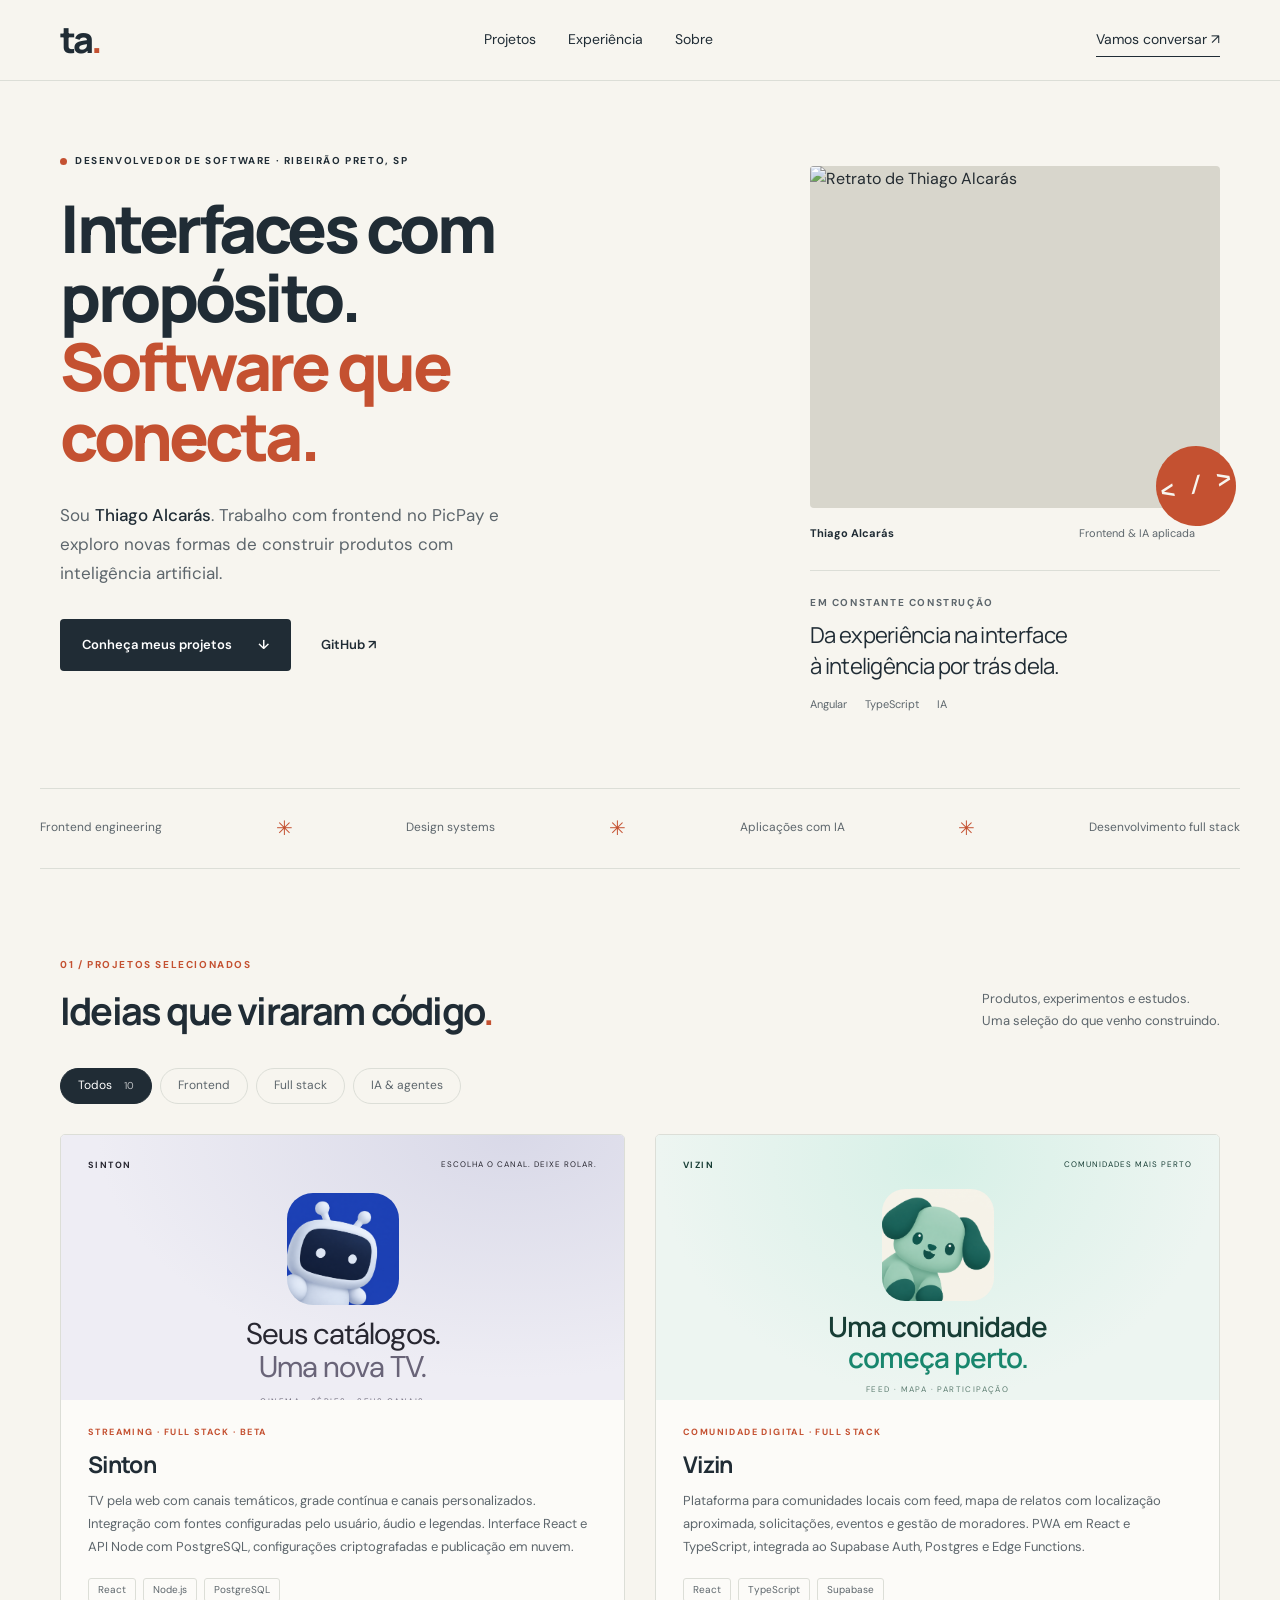
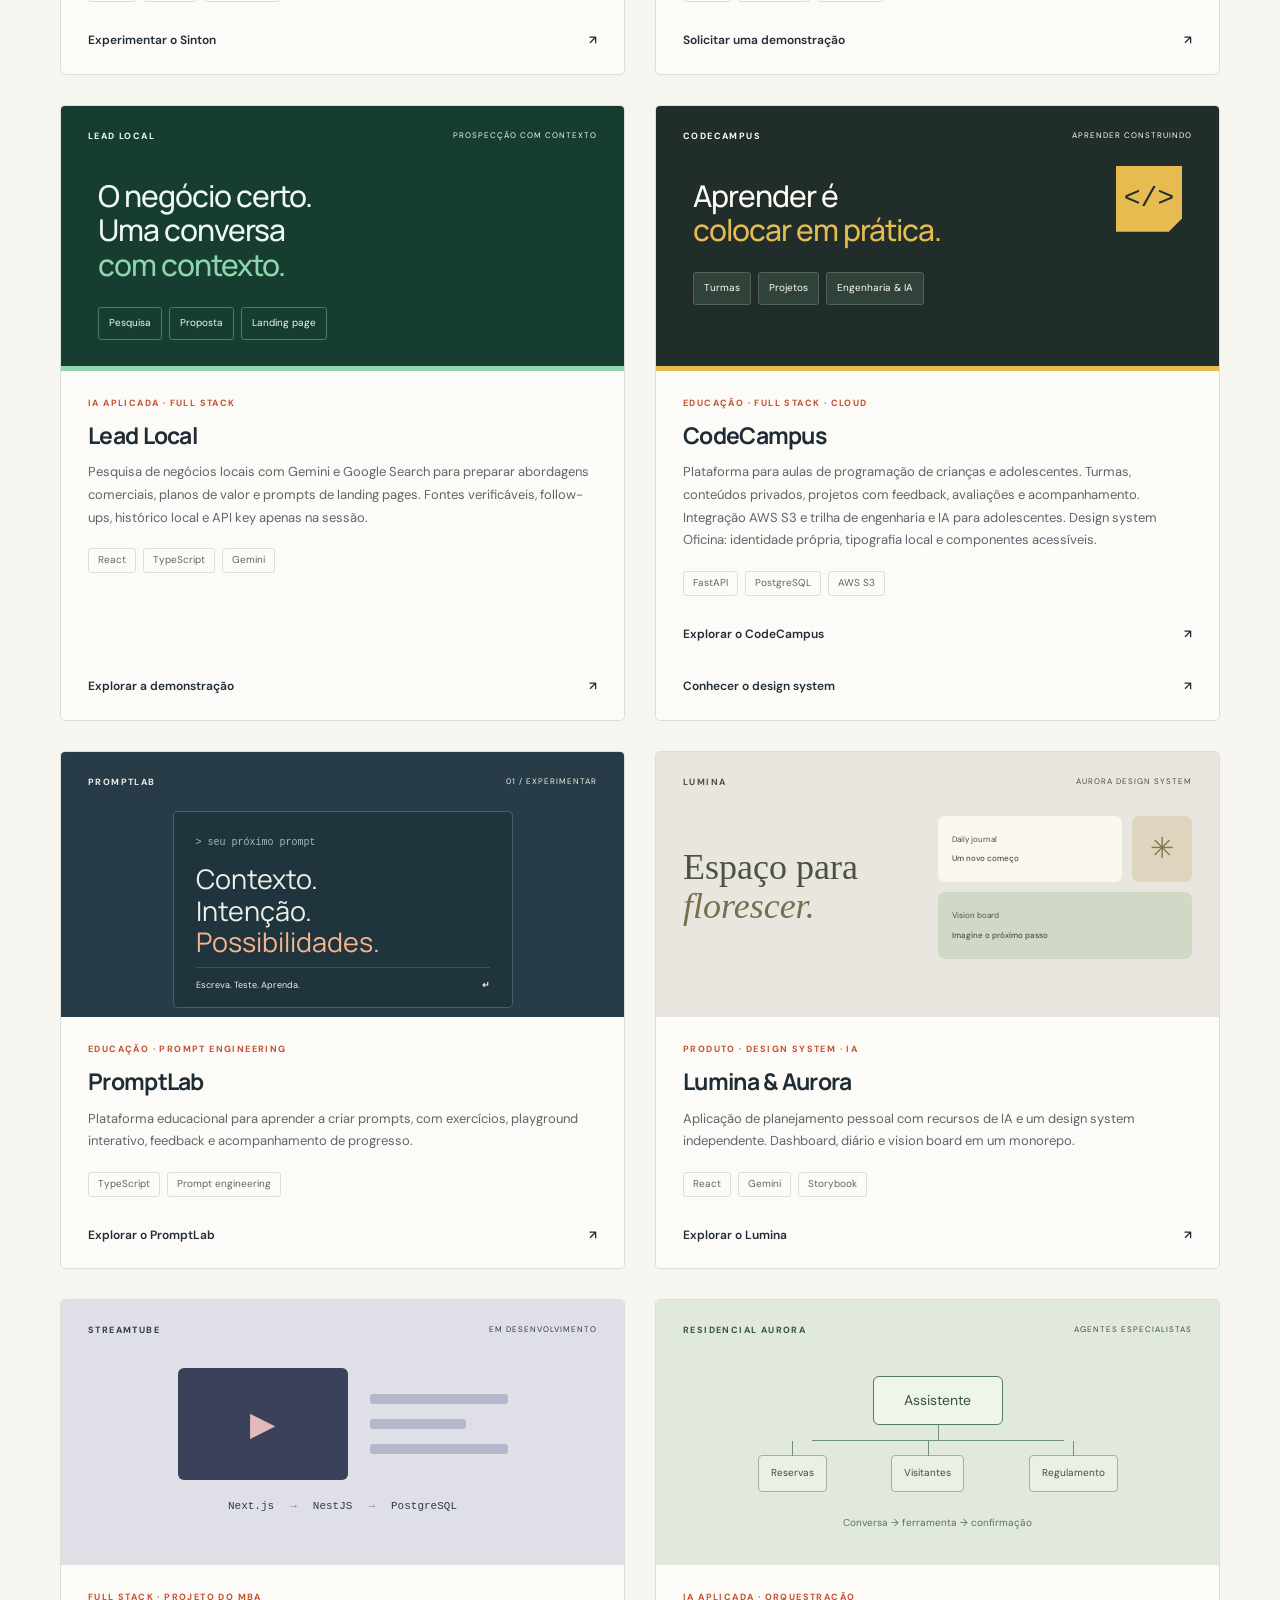
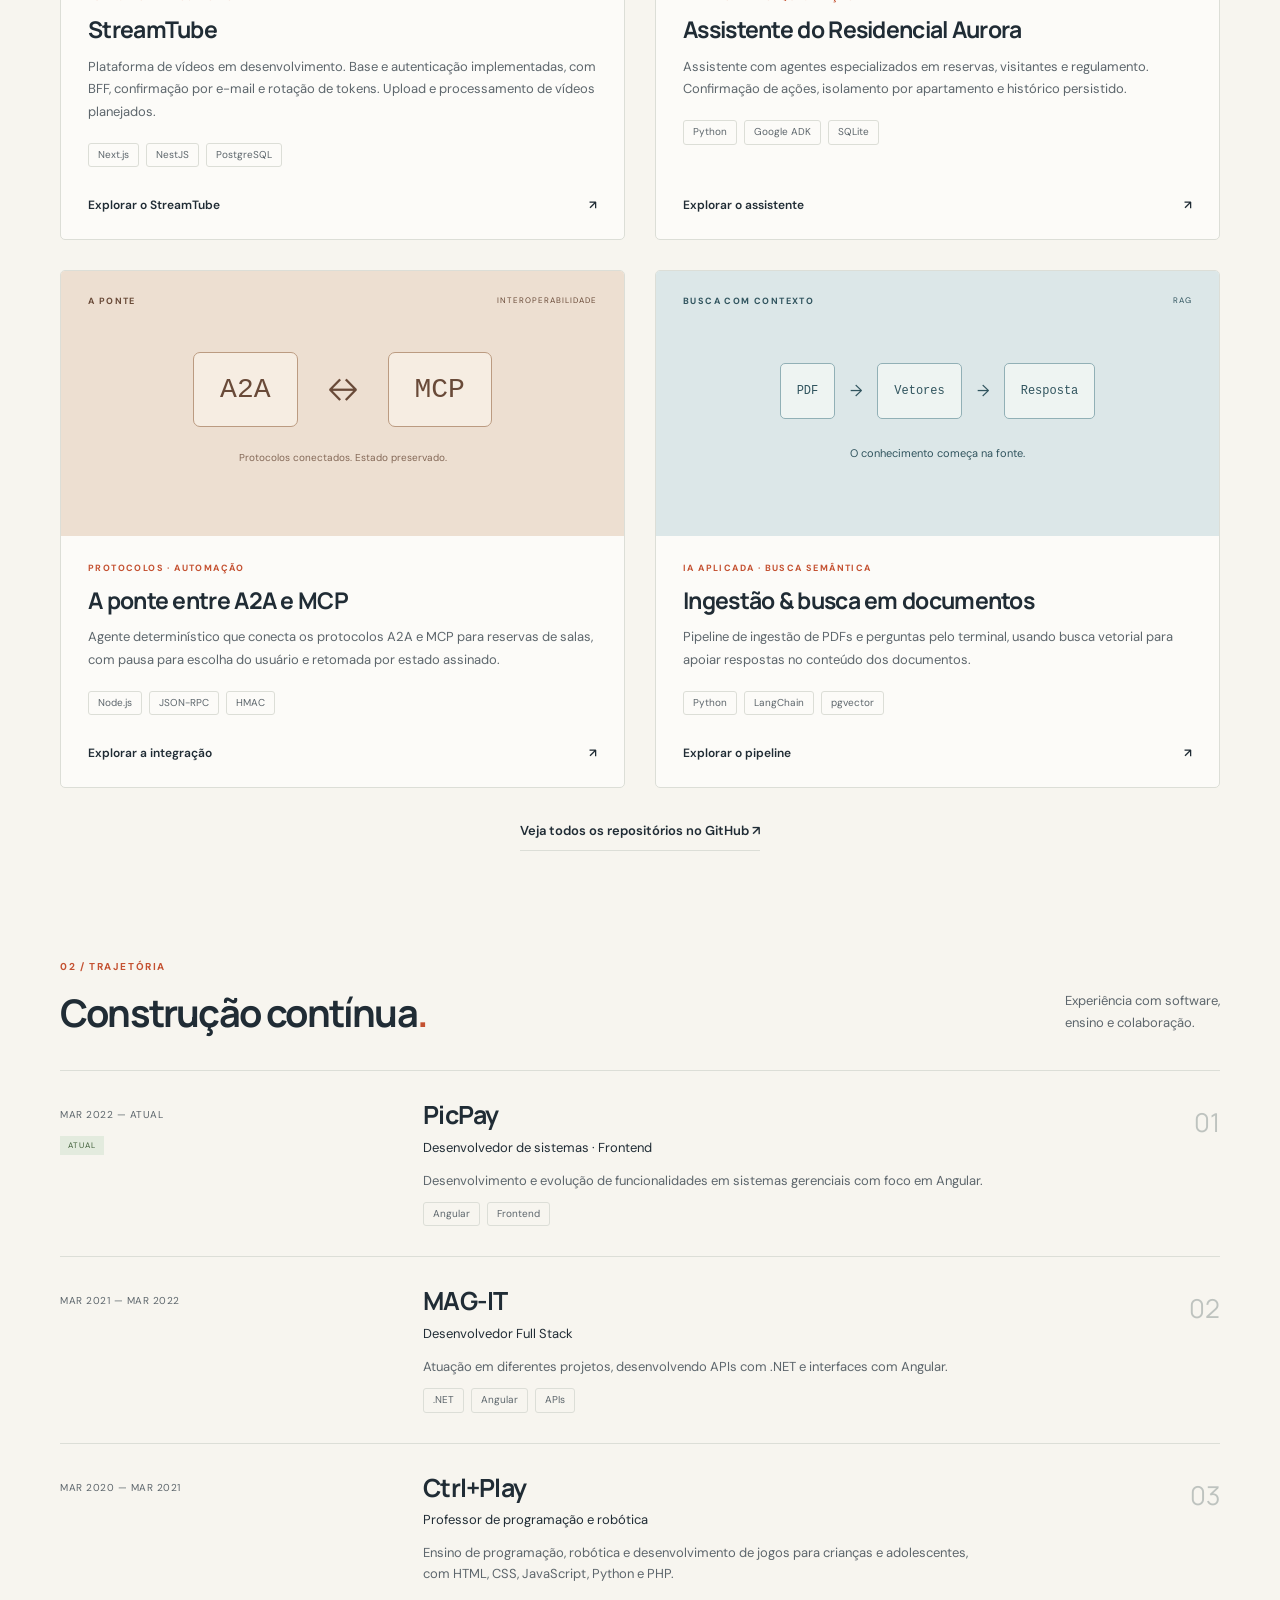
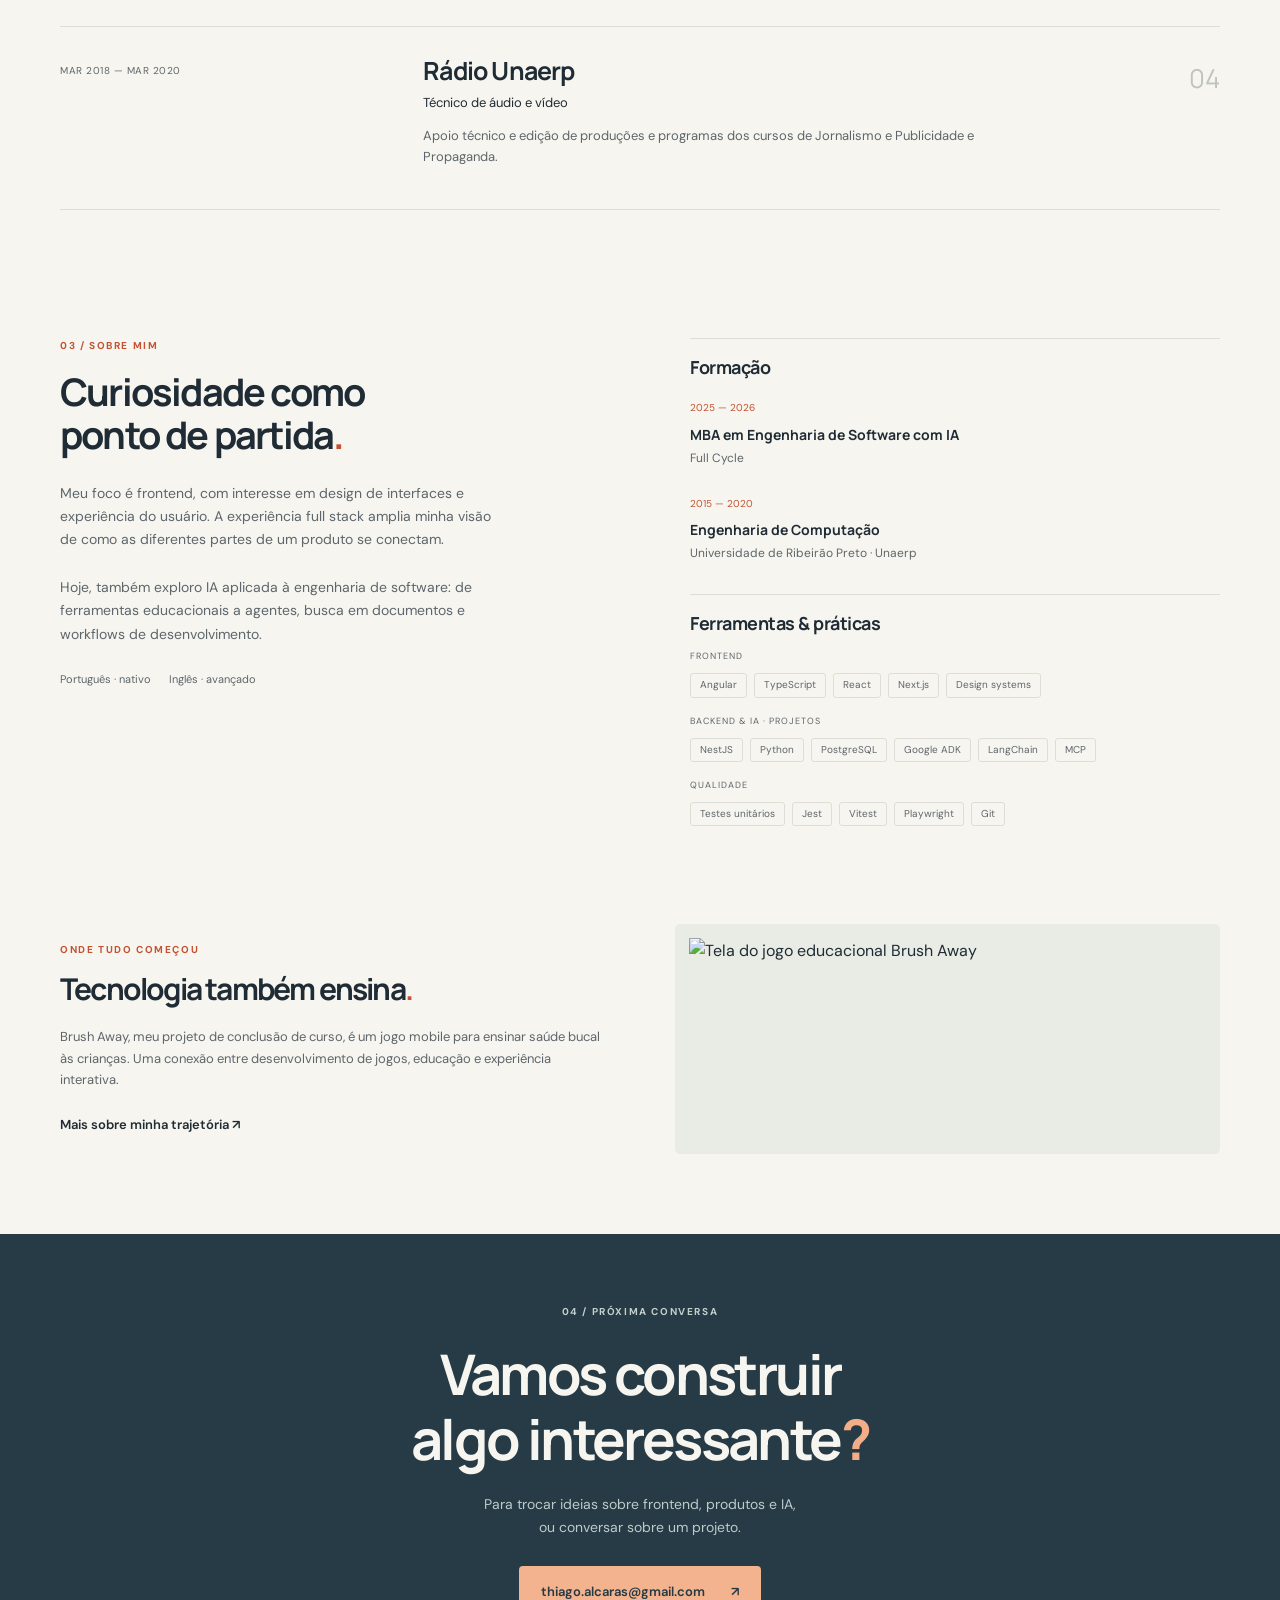
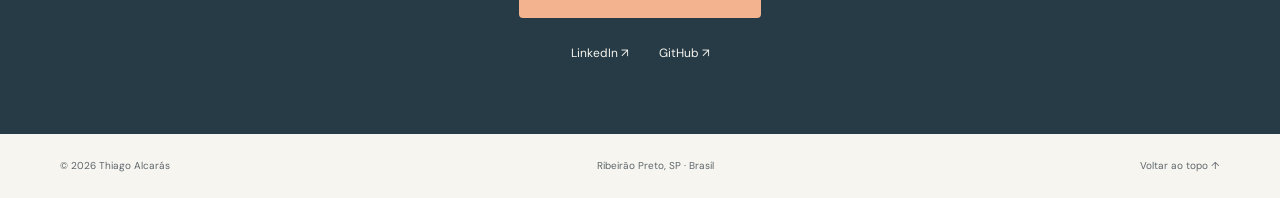
==== commit b344b3e7: "Refresh Vizin project mark" ====
--- a/index.html
+++ b/index.html
@@ -44,7 +44,7 @@
       <div class="filters" role="group" aria-label="Filtrar projetos" hidden><button type="button" class="active" data-filter="all" aria-pressed="true">Todos <span>10</span></button><button type="button" data-filter="frontend" aria-pressed="false">Frontend</button><button type="button" data-filter="fullstack" aria-pressed="false">Full stack</button><button type="button" data-filter="ai" aria-pressed="false">IA & agentes</button></div>
       <p id="filter-status" class="sr-only" role="status"></p>
       <div class="project-grid"><article class="project-card" data-category="fullstack frontend"><div class="project-art sinton-art" aria-hidden="true"><div class="art-top">SINTON <span>ESCOLHA O CANAL. DEIXE ROLAR.</span></div><div class="sinton-visual"><img src="assets/img/sinton-logo.png" alt="" width="112" height="112" loading="lazy"><p>Seus catálogos.<br><em>Uma nova TV.</em></p><span>CINEMA · SÉRIES · SEUS CANAIS</span></div></div><div class="project-body"><p class="project-type">STREAMING · FULL STACK · BETA</p><h3>Sinton</h3><p>TV pela web com canais temáticos, grade contínua e canais personalizados. Integração com fontes configuradas pelo usuário, áudio e legendas. Interface React e API Node com PostgreSQL, configurações criptografadas e publicação em nuvem.</p><div class="tags"><span>React</span><span>Node.js</span><span>PostgreSQL</span></div><a class="project-link" href="https://sinton-tv.onrender.com" target="_blank" rel="noopener noreferrer">Experimentar o Sinton <span aria-hidden="true">↗</span></a></div></article>        <article class="project-card" data-category="fullstack frontend">
-          <div class="project-art vizin-art" aria-hidden="true"><div class="art-top">VIZIN <span>COMUNIDADES MAIS PERTO</span></div><div class="vizin-visual"><img src="assets/img/vizin-logo.svg" alt="" width="112" height="112" loading="lazy"><p>Uma comunidade<br><em>começa perto.</em></p><span>FEED · MAPA · PARTICIPAÇÃO</span></div></div>
+          <div class="project-art vizin-art" aria-hidden="true"><div class="art-top">VIZIN <span>COMUNIDADES MAIS PERTO</span></div><div class="vizin-visual"><img src="assets/img/vizin-mascot.png" alt="" width="112" height="112" loading="lazy"><p>Uma comunidade<br><em>começa perto.</em></p><span>FEED · MAPA · PARTICIPAÇÃO</span></div></div>
           <div class="project-body"><p class="project-type">COMUNIDADE DIGITAL · FULL STACK</p><h3>Vizin</h3><p>Plataforma para comunidades locais com feed, mapa de relatos com localização aproximada, solicitações, eventos e gestão de moradores. PWA em React e TypeScript, integrada ao Supabase Auth, Postgres e Edge Functions.</p><div class="tags"><span>React</span><span>TypeScript</span><span>Supabase</span></div><a class="project-link" href="mailto:thiago.alcaras@gmail.com?subject=Vizin%20-%20demonstra%C3%A7%C3%A3o">Solicitar uma demonstração <span aria-hidden="true">↗</span></a></div>
         </article><article class="project-card" data-category="fullstack ai"><div class="project-art leadlocal-art" aria-hidden="true"><div class="art-top">LEAD LOCAL <span>PROSPECÇÃO COM CONTEXTO</span></div><div class="leadlocal-visual"><p>O negócio certo.<br>Uma conversa<br><em>com contexto.</em></p><div class="leadlocal-steps"><span>Pesquisa</span><span>Proposta</span><span>Landing page</span></div></div></div><div class="project-body"><p class="project-type">IA APLICADA · FULL STACK</p><h3>Lead Local</h3><p>Pesquisa de negócios locais com Gemini e Google Search para preparar abordagens comerciais, planos de valor e prompts de landing pages. Fontes verificáveis, follow-ups, histórico local e API key apenas na sessão.</p><div class="tags"><span>React</span><span>TypeScript</span><span>Gemini</span></div><a class="project-link" href="projects/lead-local/">Explorar a demonstração <span aria-hidden="true">↗</span></a></div></article>
         <article class="project-card" data-category="fullstack ai">
--- a/css/styles.css
+++ b/css/styles.css
@@ -16,4 +16,4 @@
 
 .sinton-art{background:radial-gradient(ellipse at 80% 0%,#d9d9e8,transparent 65%),#eeedf4;color:#282731}.sinton-visual{display:flex;flex-direction:column;align-items:center;justify-content:center;gap:12px;min-height:240px;padding:20px}.sinton-visual img{object-fit:contain;border-radius:26px}.sinton-visual p{margin:0;text-align:center;font-size:30px;line-height:1.1;letter-spacing:-1px}.sinton-visual p em{font-style:normal;color:#696478}.sinton-visual>span{font-size:8px;letter-spacing:1.5px;color:#716d7d}
 
-.vizin-art{background:radial-gradient(ellipse at 50% 10%,#d7f0e7,transparent 70%),#edf5f1;color:#173d35}.vizin-visual{display:flex;flex-direction:column;align-items:center;justify-content:center;gap:10px;min-height:240px;padding:14px}.vizin-visual img{width:88px;height:88px;object-fit:contain;border-radius:23px}.vizin-visual p{margin:0;text-align:center;font:600 28px/1.1 var(--heading);letter-spacing:-1px}.vizin-visual p em{font-style:normal;color:#18866d}.vizin-visual>span{font-size:8px;letter-spacing:1.4px;color:#5c7c70}
+.vizin-art{background:radial-gradient(ellipse at 50% 10%,#d7f0e7,transparent 70%),#edf5f1;color:#173d35}.vizin-visual{display:flex;flex-direction:column;align-items:center;justify-content:center;gap:10px;min-height:240px;padding:14px}.vizin-visual img{width:112px;height:112px;object-fit:contain;border-radius:23px}.vizin-visual p{margin:0;text-align:center;font:600 28px/1.1 var(--heading);letter-spacing:-1px}.vizin-visual p em{font-style:normal;color:#18866d}.vizin-visual>span{font-size:8px;letter-spacing:1.4px;color:#5c7c70}
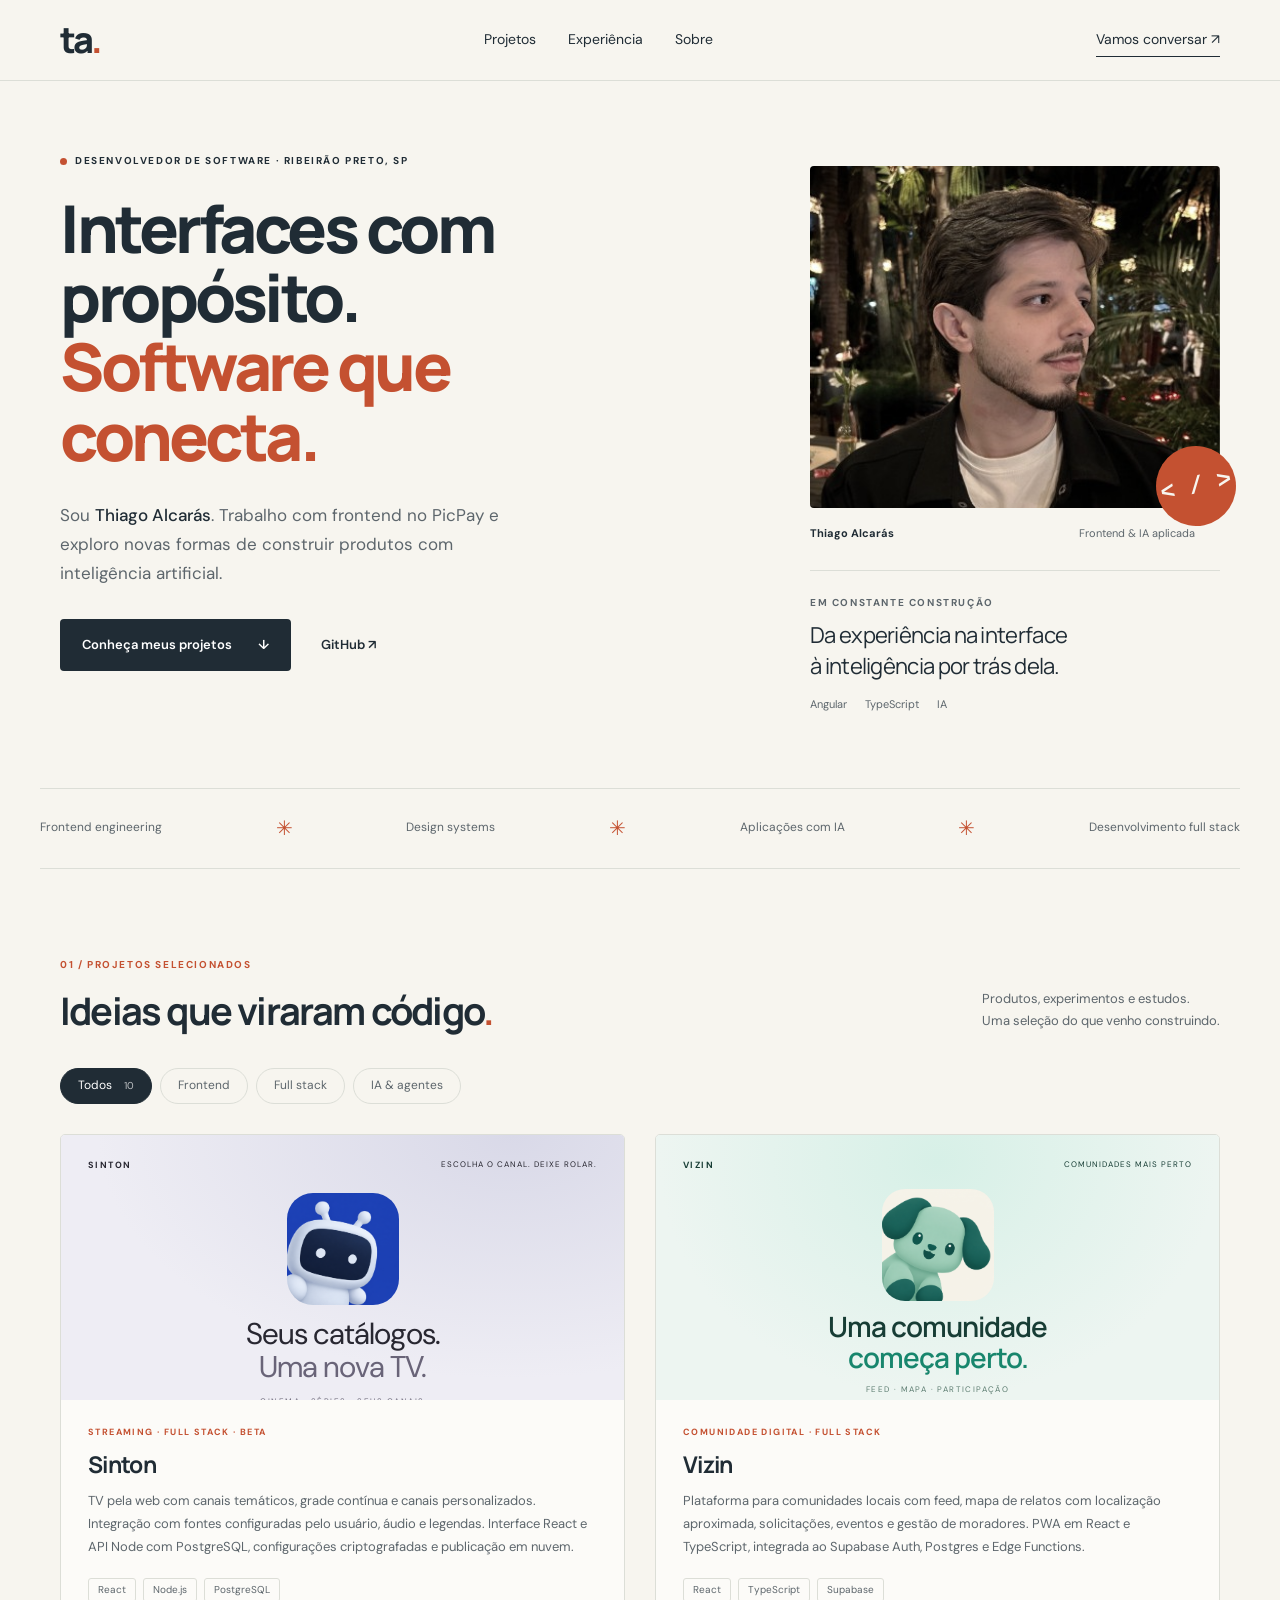
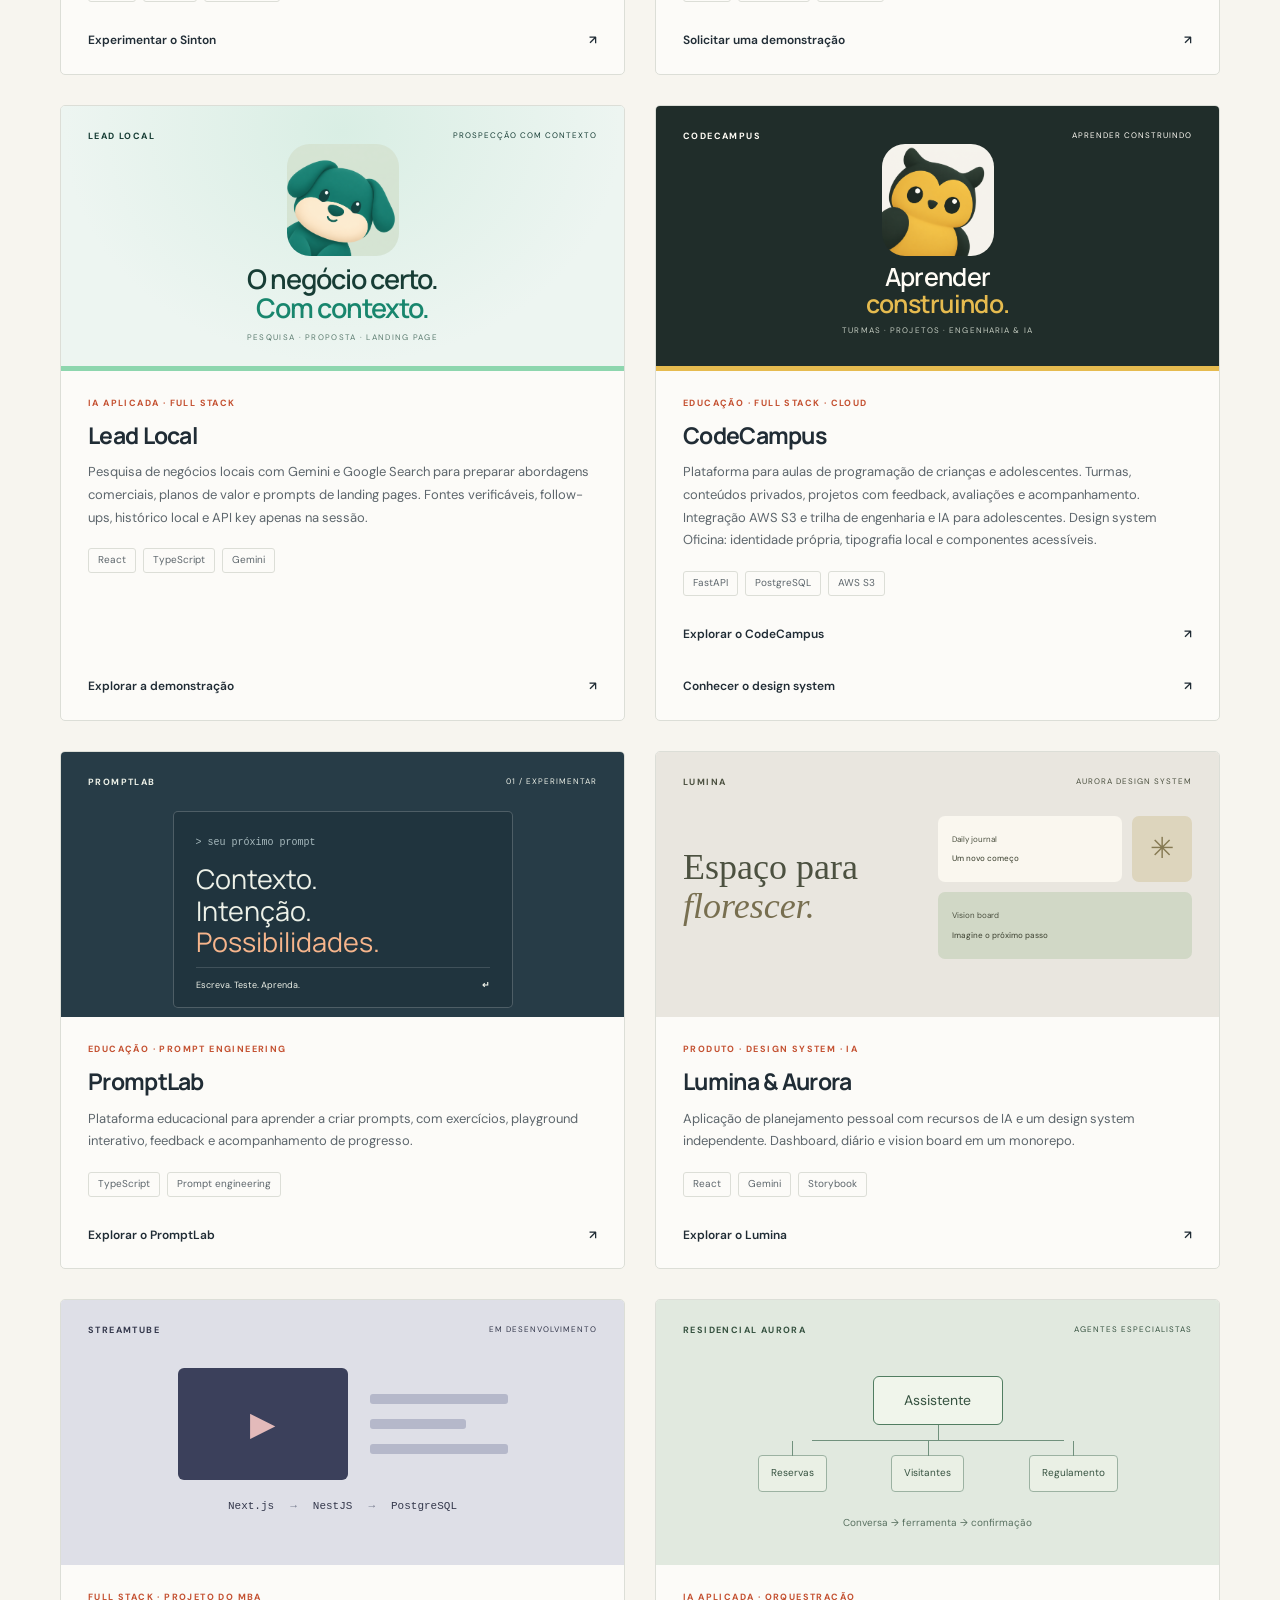
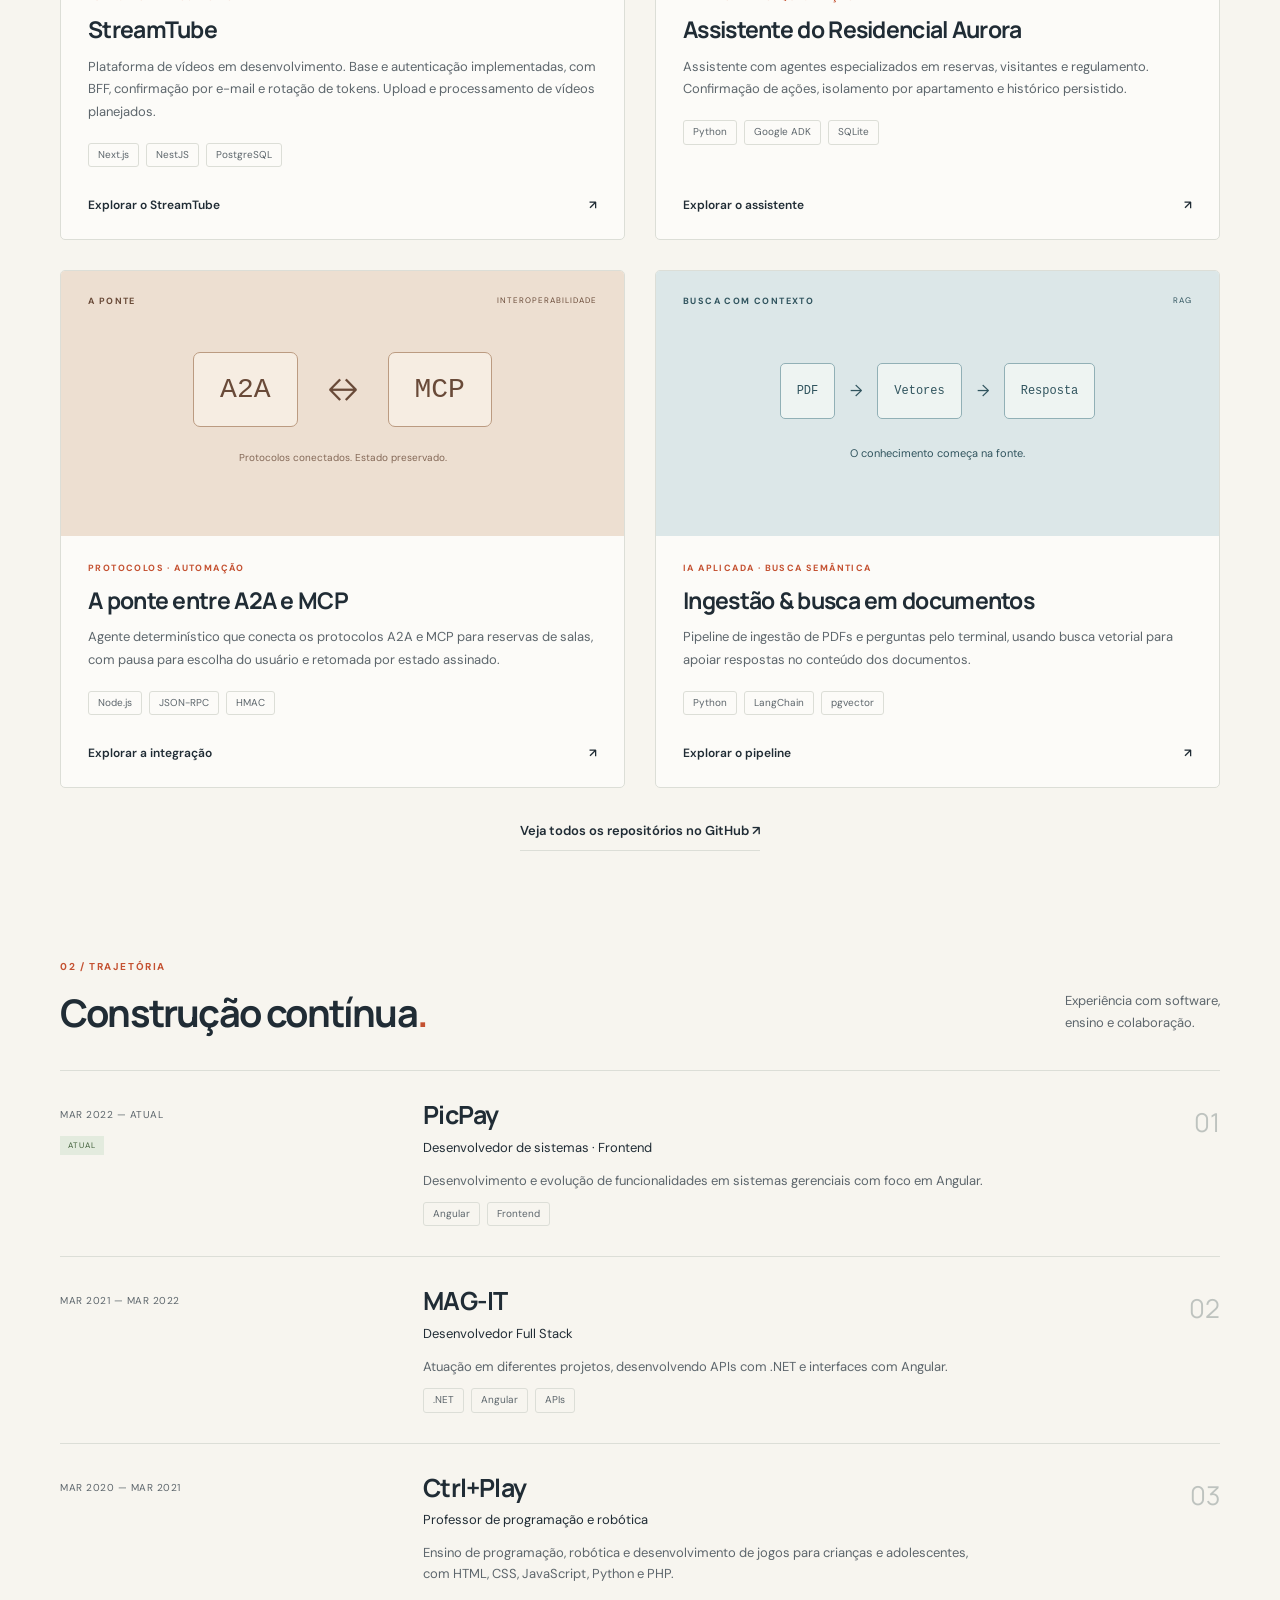
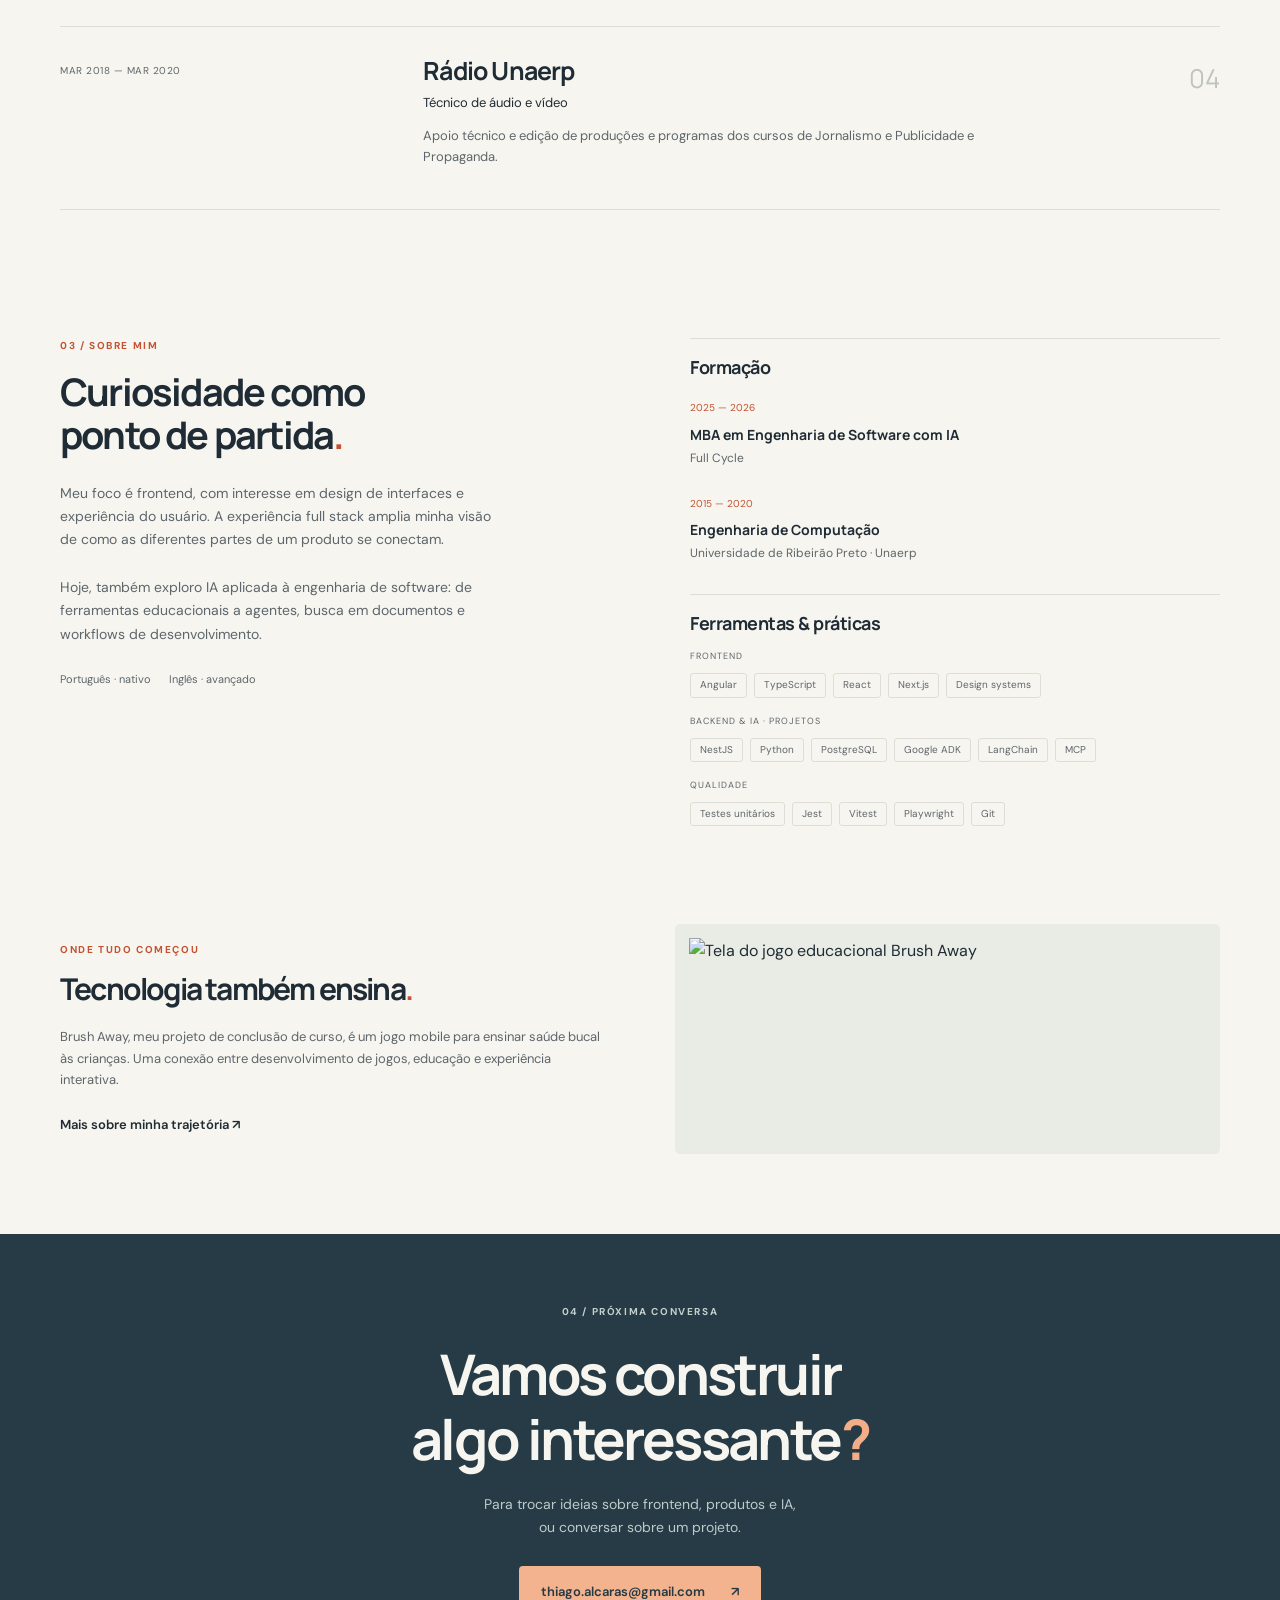
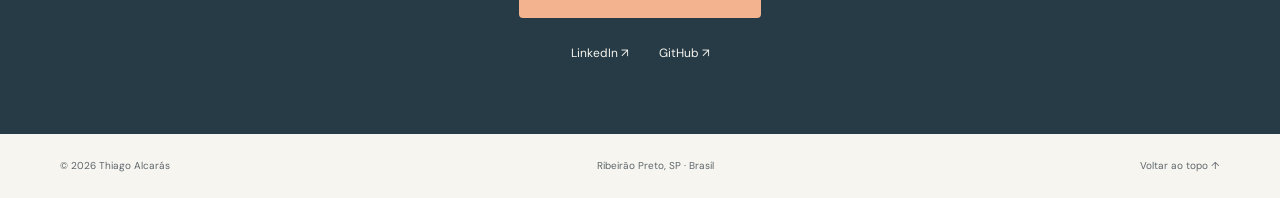
==== commit 6ba52a62: "Update portfolio portrait and project marks" ====
--- a/index.html
+++ b/index.html
@@ -10,7 +10,7 @@
   <meta property="og:description" content="Projetos que conectam interfaces, arquitetura de software e inteligência artificial.">
   <meta property="og:type" content="website">
   <meta property="og:url" content="https://thiago-alcaras.github.io/">
-  <meta property="og:image" content="https://thiago-alcaras.github.io/assets/img/profile.jpg">
+  <meta property="og:image" content="https://thiago-alcaras.github.io/assets/img/profile.png">
   <link rel="canonical" href="https://thiago-alcaras.github.io/">
   <link rel="icon" href="assets/img/favicon.ico">
   <link rel="stylesheet" href="css/styles.css">
@@ -33,7 +33,7 @@
         <div class="hero-actions"><a class="button primary" href="#projects">Conheça meus projetos <span aria-hidden="true">↓</span></a><a class="text-link" href="https://github.com/thiago-alcaras" target="_blank" rel="noopener noreferrer">GitHub ↗</a></div>
       </div>
       <div class="hero-aside">
-        <div class="portrait"><img src="assets/img/profile.jpg" alt="Retrato de Thiago Alcarás" width="500" height="500" fetchpriority="high"><span class="portrait-mark" aria-hidden="true">&lt; / &gt;</span></div>
+        <div class="portrait"><img src="assets/img/profile.png" alt="Retrato de Thiago Alcarás" width="500" height="500" fetchpriority="high"><span class="portrait-mark" aria-hidden="true">&lt; / &gt;</span></div>
         <div class="profile-caption"><span>Thiago Alcarás</span><span>Frontend & IA aplicada</span></div>
         <div class="focus-note"><span class="eyebrow">EM CONSTANTE CONSTRUÇÃO</span><p>Da experiência na interface<br>à inteligência por trás dela.</p><div class="mini-tags"><span>Angular</span><span>TypeScript</span><span>IA</span></div></div>
       </div>
@@ -46,9 +46,9 @@
       <div class="project-grid"><article class="project-card" data-category="fullstack frontend"><div class="project-art sinton-art" aria-hidden="true"><div class="art-top">SINTON <span>ESCOLHA O CANAL. DEIXE ROLAR.</span></div><div class="sinton-visual"><img src="assets/img/sinton-logo.png" alt="" width="112" height="112" loading="lazy"><p>Seus catálogos.<br><em>Uma nova TV.</em></p><span>CINEMA · SÉRIES · SEUS CANAIS</span></div></div><div class="project-body"><p class="project-type">STREAMING · FULL STACK · BETA</p><h3>Sinton</h3><p>TV pela web com canais temáticos, grade contínua e canais personalizados. Integração com fontes configuradas pelo usuário, áudio e legendas. Interface React e API Node com PostgreSQL, configurações criptografadas e publicação em nuvem.</p><div class="tags"><span>React</span><span>Node.js</span><span>PostgreSQL</span></div><a class="project-link" href="https://sinton-tv.onrender.com" target="_blank" rel="noopener noreferrer">Experimentar o Sinton <span aria-hidden="true">↗</span></a></div></article>        <article class="project-card" data-category="fullstack frontend">
           <div class="project-art vizin-art" aria-hidden="true"><div class="art-top">VIZIN <span>COMUNIDADES MAIS PERTO</span></div><div class="vizin-visual"><img src="assets/img/vizin-mascot.png" alt="" width="112" height="112" loading="lazy"><p>Uma comunidade<br><em>começa perto.</em></p><span>FEED · MAPA · PARTICIPAÇÃO</span></div></div>
           <div class="project-body"><p class="project-type">COMUNIDADE DIGITAL · FULL STACK</p><h3>Vizin</h3><p>Plataforma para comunidades locais com feed, mapa de relatos com localização aproximada, solicitações, eventos e gestão de moradores. PWA em React e TypeScript, integrada ao Supabase Auth, Postgres e Edge Functions.</p><div class="tags"><span>React</span><span>TypeScript</span><span>Supabase</span></div><a class="project-link" href="mailto:thiago.alcaras@gmail.com?subject=Vizin%20-%20demonstra%C3%A7%C3%A3o">Solicitar uma demonstração <span aria-hidden="true">↗</span></a></div>
-        </article><article class="project-card" data-category="fullstack ai"><div class="project-art leadlocal-art" aria-hidden="true"><div class="art-top">LEAD LOCAL <span>PROSPECÇÃO COM CONTEXTO</span></div><div class="leadlocal-visual"><p>O negócio certo.<br>Uma conversa<br><em>com contexto.</em></p><div class="leadlocal-steps"><span>Pesquisa</span><span>Proposta</span><span>Landing page</span></div></div></div><div class="project-body"><p class="project-type">IA APLICADA · FULL STACK</p><h3>Lead Local</h3><p>Pesquisa de negócios locais com Gemini e Google Search para preparar abordagens comerciais, planos de valor e prompts de landing pages. Fontes verificáveis, follow-ups, histórico local e API key apenas na sessão.</p><div class="tags"><span>React</span><span>TypeScript</span><span>Gemini</span></div><a class="project-link" href="projects/lead-local/">Explorar a demonstração <span aria-hidden="true">↗</span></a></div></article>
+        </article><article class="project-card" data-category="fullstack ai"><div class="project-art leadlocal-art" aria-hidden="true"><div class="art-top">LEAD LOCAL <span>PROSPECÇÃO COM CONTEXTO</span></div><div class="leadlocal-visual"><img src="projects/lead-local/brand/A1.png" alt="" width="112" height="112" loading="lazy"><p>O negócio certo.<br><em>Com contexto.</em></p><span>PESQUISA · PROPOSTA · LANDING PAGE</span></div></div><div class="project-body"><p class="project-type">IA APLICADA · FULL STACK</p><h3>Lead Local</h3><p>Pesquisa de negócios locais com Gemini e Google Search para preparar abordagens comerciais, planos de valor e prompts de landing pages. Fontes verificáveis, follow-ups, histórico local e API key apenas na sessão.</p><div class="tags"><span>React</span><span>TypeScript</span><span>Gemini</span></div><a class="project-link" href="projects/lead-local/">Explorar a demonstração <span aria-hidden="true">↗</span></a></div></article>
         <article class="project-card" data-category="fullstack ai">
-          <div class="project-art codecampus-art" aria-hidden="true"><div class="art-top">CODECAMPUS <span>APRENDER CONSTRUINDO</span></div><div class="campus-visual"><div class="campus-code">&lt;/&gt;</div><p>Aprender é<br><em>colocar em prática.</em></p><div class="campus-pills"><span>Turmas</span><span>Projetos</span><span>Engenharia &amp; IA</span></div></div></div>
+          <div class="project-art codecampus-art" aria-hidden="true"><div class="art-top">CODECAMPUS <span>APRENDER CONSTRUINDO</span></div><div class="campus-visual"><img src="assets/img/codecampus-mascot.png" alt="" width="112" height="112" loading="lazy"><p>Aprender<br><em>construindo.</em></p><span>TURMAS · PROJETOS · ENGENHARIA &amp; IA</span></div></div>
           <div class="project-body"><p class="project-type">EDUCAÇÃO · FULL STACK · CLOUD</p><h3>CodeCampus</h3><p>Plataforma para aulas de programação de crianças e adolescentes. Turmas, conteúdos privados, projetos com feedback, avaliações e acompanhamento. Integração AWS S3 e trilha de engenharia e IA para adolescentes. Design system Oficina: identidade própria, tipografia local e componentes acessíveis.</p><div class="tags"><span>FastAPI</span><span>PostgreSQL</span><span>AWS S3</span></div><a class="project-link" href="https://github.com/thiago-alcaras/codecampus" target="_blank" rel="noopener noreferrer">Explorar o CodeCampus <span aria-hidden="true">↗</span></a><a class="project-link campus-system-link" href="https://github.com/thiago-alcaras/codecampus/blob/main/docs/design-system.md" target="_blank" rel="noopener noreferrer">Conhecer o design system <span aria-hidden="true">↗</span></a></div>
         </article>
         <article class="project-card" data-category="frontend ai">
--- a/css/styles.css
+++ b/css/styles.css
@@ -10,9 +10,10 @@
 @media(prefers-reduced-motion:reduce){html{scroll-behavior:auto}*,*::before,*::after{transition:none!important}}
 
 /* CodeCampus Oficina: shared visual identity with the platform. */
-.codecampus-art{background:#202d2a;color:#fffcf5;border-bottom:5px solid #e6bb4f}.campus-visual{position:relative;padding:20px 10px}.campus-code{position:absolute;right:10px;top:22px;display:grid;place-items:center;background:#e6bb4f;width:66px;height:66px;color:#202d2a;font:28px monospace;clip-path:polygon(0 0,100% 0,100% 80%,80% 100%,0 100%)}.campus-visual p{font-family:var(--heading);font-size:30px;line-height:1.16;font-weight:500;letter-spacing:-1px;margin:15px 0 24px;max-width:300px}.campus-visual em{font-style:normal;color:#e6bb4f}.campus-pills{display:flex;gap:7px;flex-wrap:wrap}.campus-pills span{background:#30433b;border:1px solid #536457;padding:7px 10px;border-radius:3px;font-size:10px}.campus-system-link{margin-top:12px!important}@media(max-width:500px){.campus-code{width:44px;height:44px;font-size:20px;right:0}.campus-visual p{font-size:25px;max-width:240px}.campus-visual{padding:20px 0}}
+.codecampus-art{background:#202d2a;color:#fffcf5;border-bottom:5px solid #e6bb4f}.campus-visual{display:flex;flex-direction:column;align-items:center;gap:7px;padding:0 10px;text-align:center}.campus-visual img{width:112px;height:112px;object-fit:cover;border-radius:23px}.campus-visual p{font-family:var(--heading);font-size:25px;line-height:1.08;font-weight:600;letter-spacing:-.7px;margin:0;max-width:300px}.campus-visual em{font-style:normal;color:#e6bb4f}.campus-visual>span{font-size:8px;letter-spacing:1.1px;color:#c2cabf}.campus-system-link{margin-top:12px!important}@media(max-width:500px){.campus-visual{gap:5px}.campus-visual img{width:94px;height:94px}.campus-visual p{font-size:23px;max-width:240px}}
 
-.leadlocal-art{background:#173d31;color:#eef9f2;border-bottom:5px solid #8dd6ae}.leadlocal-visual{padding:20px 10px}.leadlocal-visual p{font-family:var(--heading);font-size:30px;line-height:1.16;font-weight:500;letter-spacing:-1px;margin:15px 0 24px}.leadlocal-visual em{font-style:normal;color:#8dd6ae}.leadlocal-steps{display:flex;gap:7px;flex-wrap:wrap}.leadlocal-steps span{border:1px solid #4d7b62;padding:7px 10px;border-radius:3px;font-size:10px}
+.leadlocal-art{background:radial-gradient(ellipse at 50% 10%,#d9eee4,transparent 70%),#edf5f1;color:#173d35;border-bottom:5px solid #8dd6ae}.leadlocal-visual{display:flex;flex-direction:column;align-items:center;justify-content:center;gap:8px;padding:0 10px;text-align:center}.leadlocal-visual img{width:112px;height:112px;object-fit:contain;border-radius:23px}.leadlocal-visual p{margin:0;text-align:center;font:600 27px/1.1 var(--heading);letter-spacing:-1px}.leadlocal-visual em{font-style:normal;color:#18866d}.leadlocal-visual>span{font-size:8px;letter-spacing:1.3px;color:#5c7c70}
+@media(max-width:500px){.leadlocal-visual{gap:6px}.leadlocal-visual img{width:94px;height:94px}.leadlocal-visual p{font-size:24px}}
 
 .sinton-art{background:radial-gradient(ellipse at 80% 0%,#d9d9e8,transparent 65%),#eeedf4;color:#282731}.sinton-visual{display:flex;flex-direction:column;align-items:center;justify-content:center;gap:12px;min-height:240px;padding:20px}.sinton-visual img{object-fit:contain;border-radius:26px}.sinton-visual p{margin:0;text-align:center;font-size:30px;line-height:1.1;letter-spacing:-1px}.sinton-visual p em{font-style:normal;color:#696478}.sinton-visual>span{font-size:8px;letter-spacing:1.5px;color:#716d7d}
 
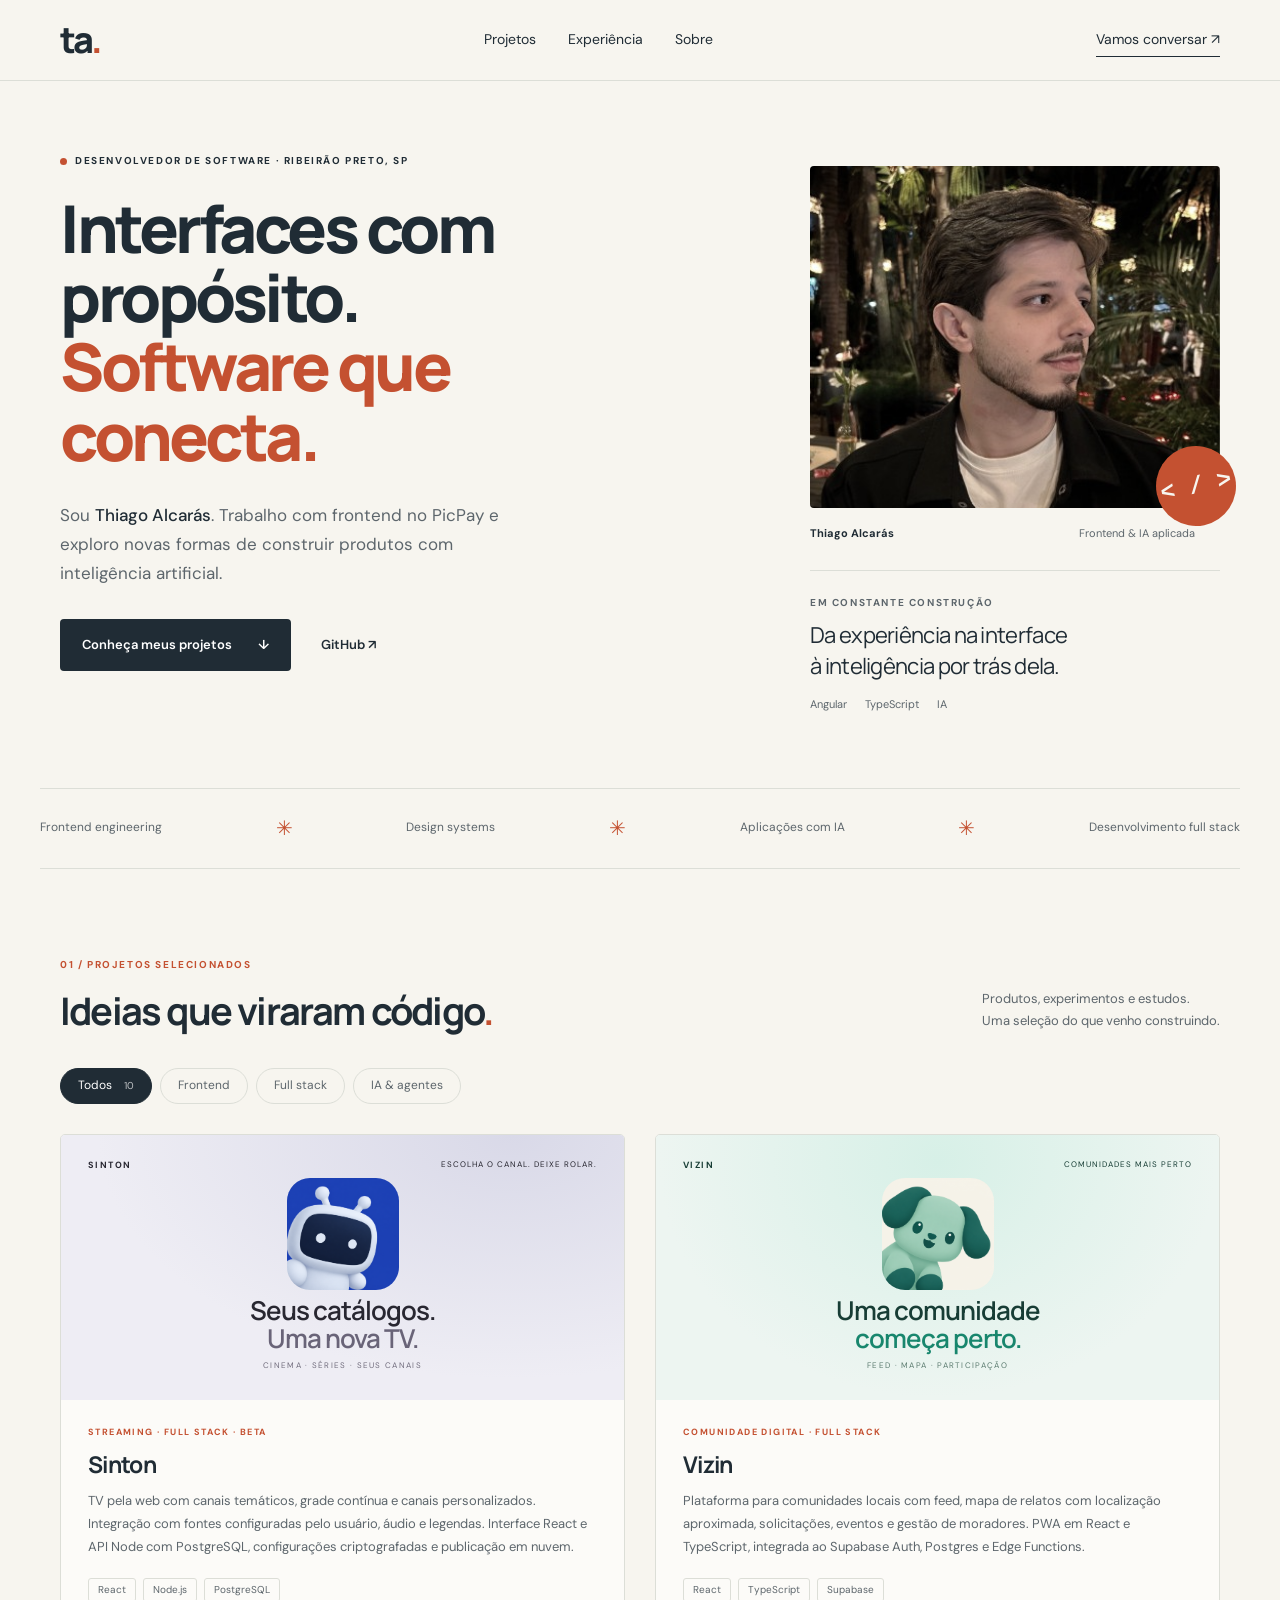
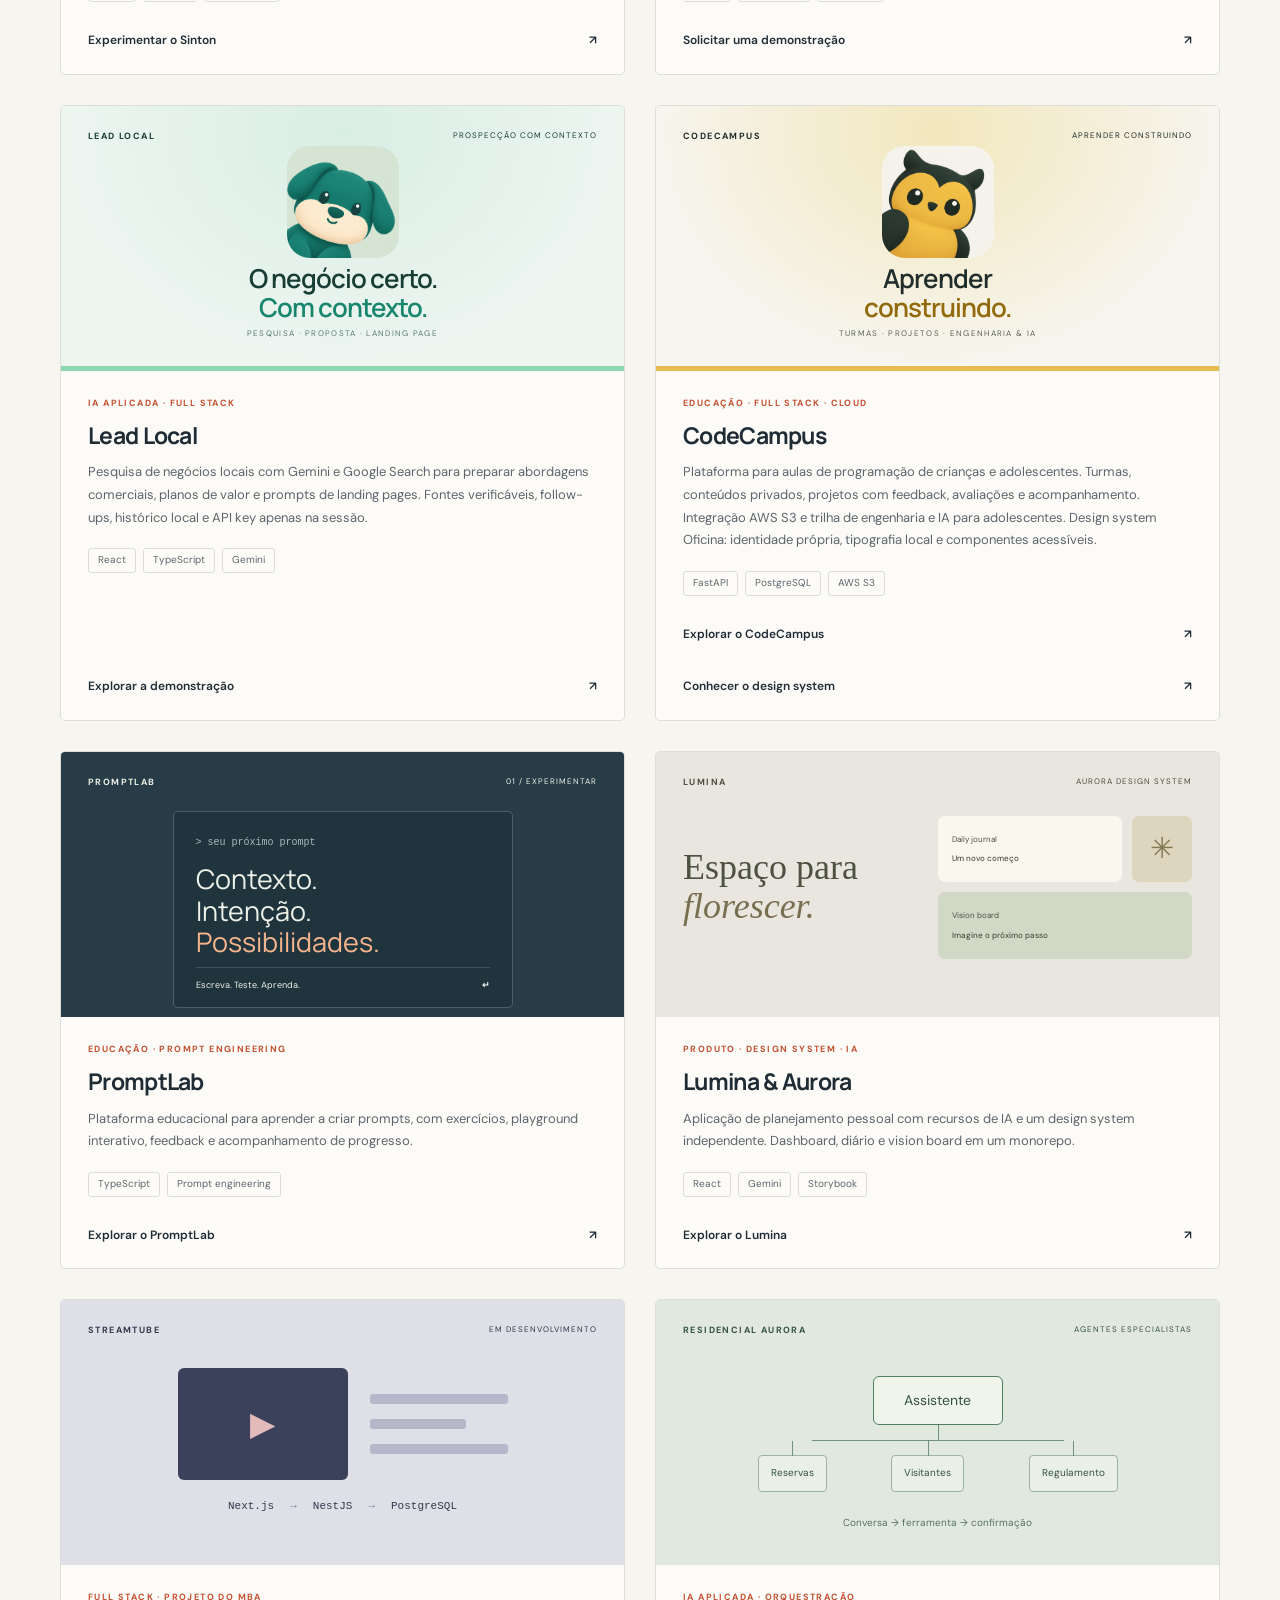
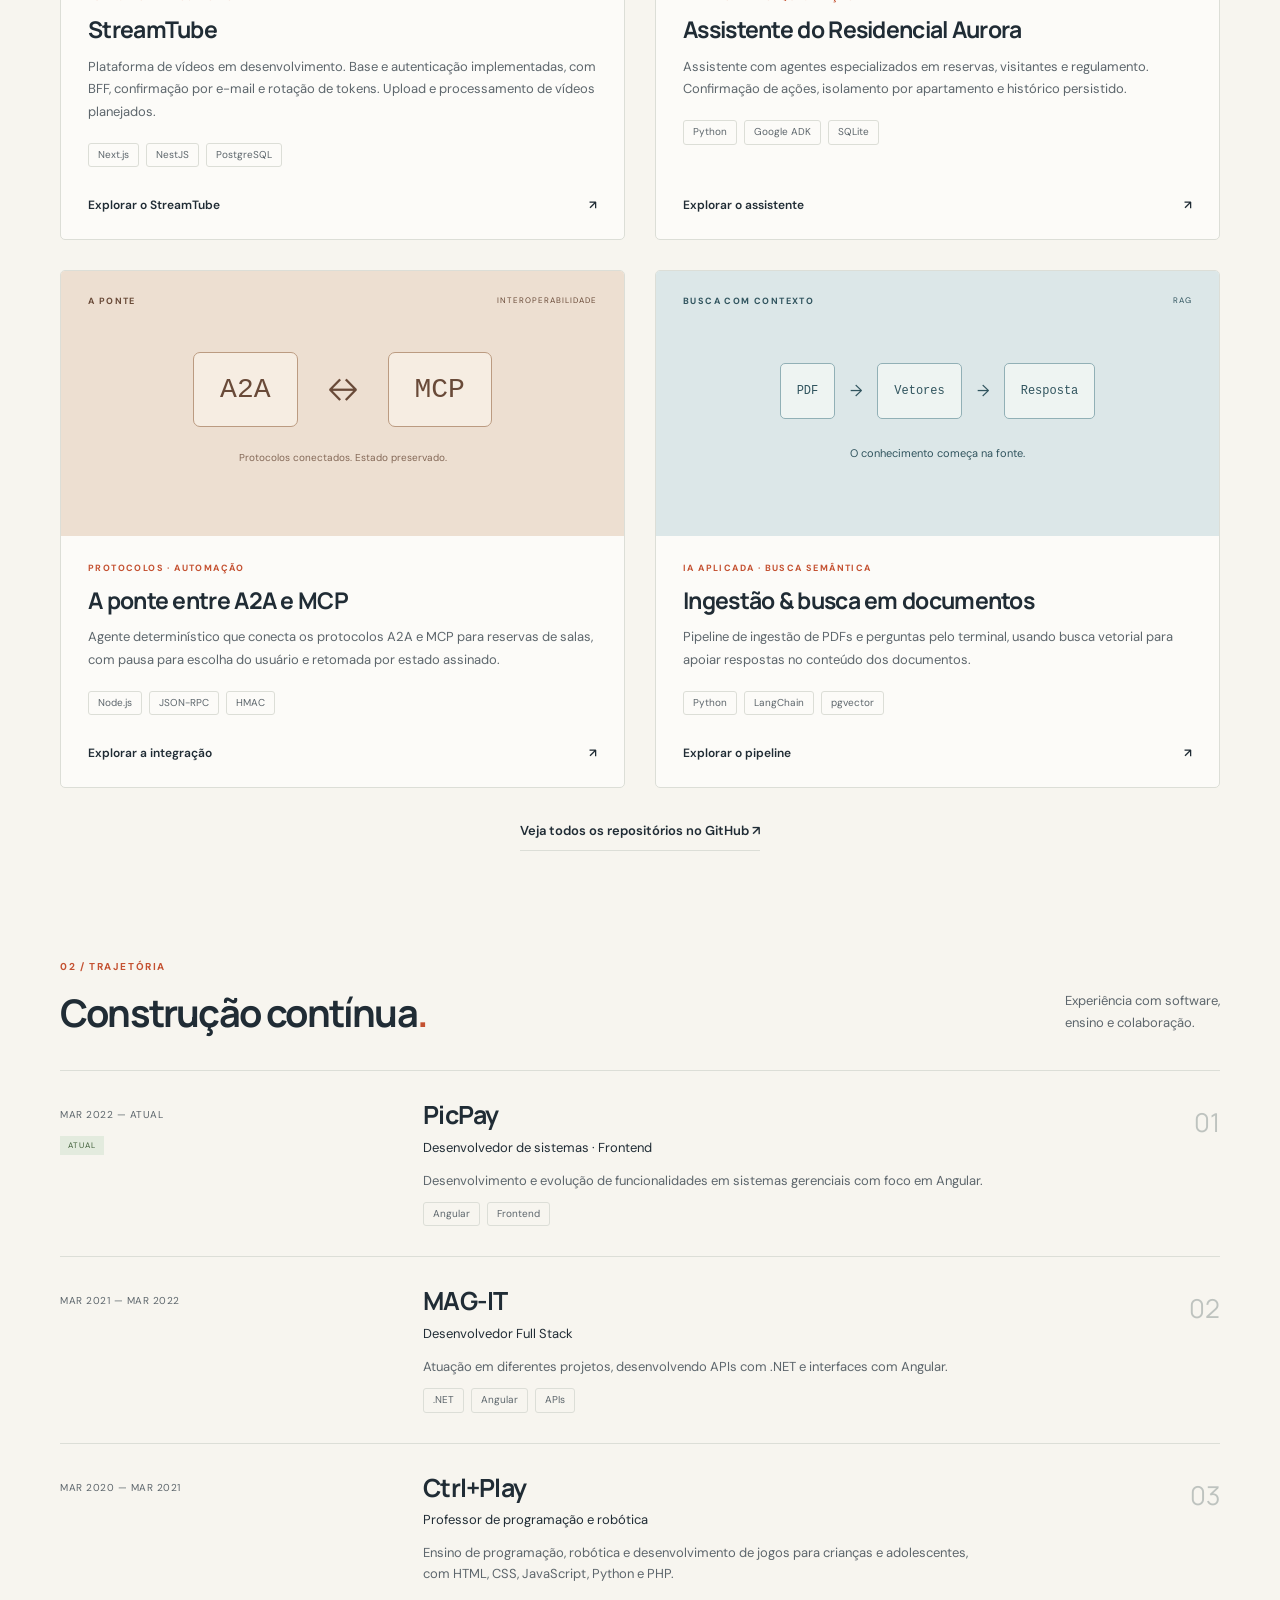
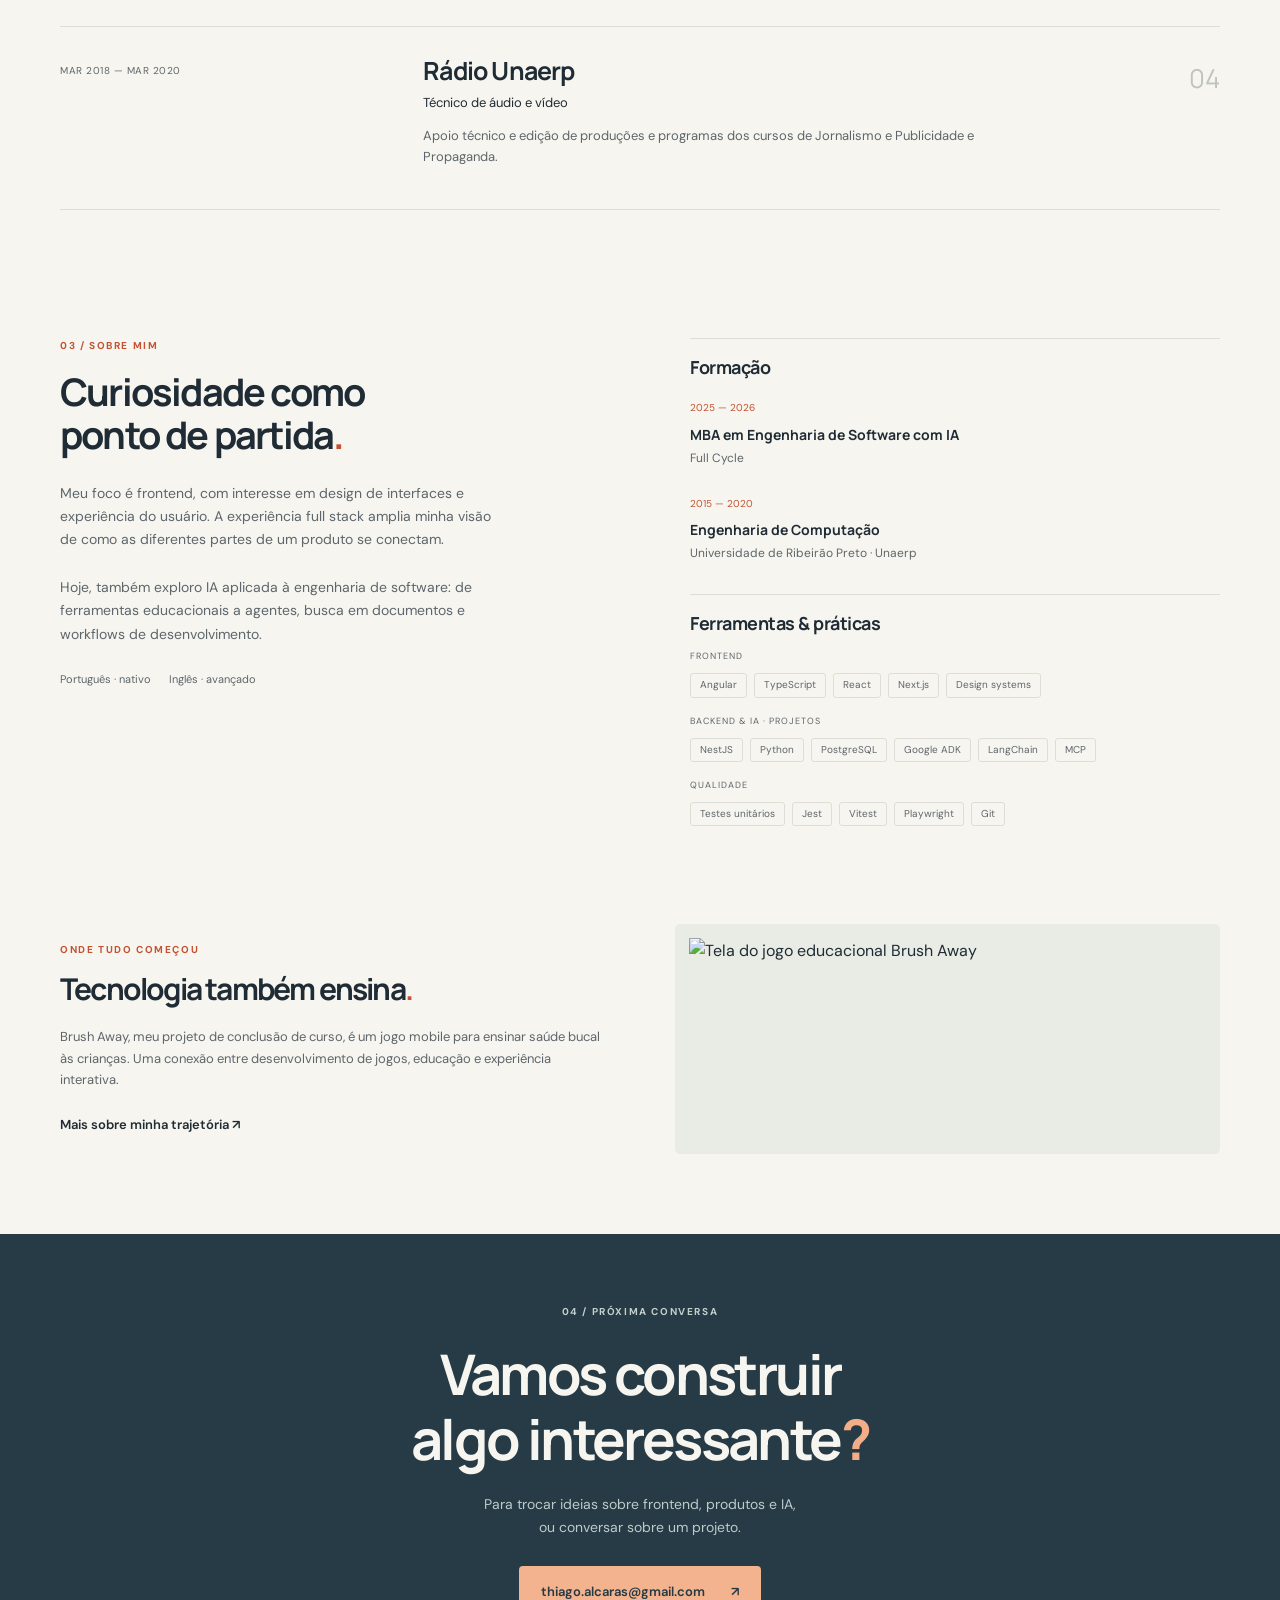
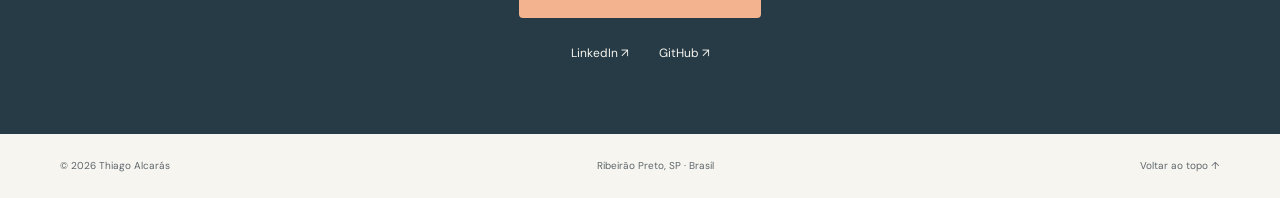
==== commit 4d96e329: "Align Lead Local and CodeCampus project cards" ====
--- a/index.html
+++ b/index.html
@@ -13,7 +13,7 @@
   <meta property="og:image" content="https://thiago-alcaras.github.io/assets/img/profile.png">
   <link rel="canonical" href="https://thiago-alcaras.github.io/">
   <link rel="icon" href="assets/img/favicon.ico">
-  <link rel="stylesheet" href="css/styles.css">
+  <link rel="stylesheet" href="css/styles.css?v=cards-2026-10-17-2">
   <script src="js/scripts.js" defer></script>
   <title>Thiago Alcarás — Software, interfaces e IA</title>
 </head>
@@ -43,12 +43,12 @@
       <div class="section-heading"><div><p class="eyebrow">01 / PROJETOS SELECIONADOS</p><h2 id="projects-title">Ideias que viraram código<span>.</span></h2></div><p>Produtos, experimentos e estudos.<br>Uma seleção do que venho construindo.</p></div>
       <div class="filters" role="group" aria-label="Filtrar projetos" hidden><button type="button" class="active" data-filter="all" aria-pressed="true">Todos <span>10</span></button><button type="button" data-filter="frontend" aria-pressed="false">Frontend</button><button type="button" data-filter="fullstack" aria-pressed="false">Full stack</button><button type="button" data-filter="ai" aria-pressed="false">IA & agentes</button></div>
       <p id="filter-status" class="sr-only" role="status"></p>
-      <div class="project-grid"><article class="project-card" data-category="fullstack frontend"><div class="project-art sinton-art" aria-hidden="true"><div class="art-top">SINTON <span>ESCOLHA O CANAL. DEIXE ROLAR.</span></div><div class="sinton-visual"><img src="assets/img/sinton-logo.png" alt="" width="112" height="112" loading="lazy"><p>Seus catálogos.<br><em>Uma nova TV.</em></p><span>CINEMA · SÉRIES · SEUS CANAIS</span></div></div><div class="project-body"><p class="project-type">STREAMING · FULL STACK · BETA</p><h3>Sinton</h3><p>TV pela web com canais temáticos, grade contínua e canais personalizados. Integração com fontes configuradas pelo usuário, áudio e legendas. Interface React e API Node com PostgreSQL, configurações criptografadas e publicação em nuvem.</p><div class="tags"><span>React</span><span>Node.js</span><span>PostgreSQL</span></div><a class="project-link" href="https://sinton-tv.onrender.com" target="_blank" rel="noopener noreferrer">Experimentar o Sinton <span aria-hidden="true">↗</span></a></div></article>        <article class="project-card" data-category="fullstack frontend">
-          <div class="project-art vizin-art" aria-hidden="true"><div class="art-top">VIZIN <span>COMUNIDADES MAIS PERTO</span></div><div class="vizin-visual"><img src="assets/img/vizin-mascot.png" alt="" width="112" height="112" loading="lazy"><p>Uma comunidade<br><em>começa perto.</em></p><span>FEED · MAPA · PARTICIPAÇÃO</span></div></div>
+      <div class="project-grid"><article class="project-card" data-category="fullstack frontend"><div class="project-art sinton-art" aria-hidden="true"><div class="art-top">SINTON <span>ESCOLHA O CANAL. DEIXE ROLAR.</span></div><div class="sinton-visual project-brand-visual"><img src="assets/img/sinton-logo.png" alt="" width="112" height="112" loading="lazy"><p>Seus catálogos.<br><em>Uma nova TV.</em></p><span>CINEMA · SÉRIES · SEUS CANAIS</span></div></div><div class="project-body"><p class="project-type">STREAMING · FULL STACK · BETA</p><h3>Sinton</h3><p>TV pela web com canais temáticos, grade contínua e canais personalizados. Integração com fontes configuradas pelo usuário, áudio e legendas. Interface React e API Node com PostgreSQL, configurações criptografadas e publicação em nuvem.</p><div class="tags"><span>React</span><span>Node.js</span><span>PostgreSQL</span></div><a class="project-link" href="https://sinton-tv.onrender.com" target="_blank" rel="noopener noreferrer">Experimentar o Sinton <span aria-hidden="true">↗</span></a></div></article>        <article class="project-card" data-category="fullstack frontend">
+          <div class="project-art vizin-art" aria-hidden="true"><div class="art-top">VIZIN <span>COMUNIDADES MAIS PERTO</span></div><div class="vizin-visual project-brand-visual"><img src="assets/img/vizin-mascot.png" alt="" width="112" height="112" loading="lazy"><p>Uma comunidade<br><em>começa perto.</em></p><span>FEED · MAPA · PARTICIPAÇÃO</span></div></div>
           <div class="project-body"><p class="project-type">COMUNIDADE DIGITAL · FULL STACK</p><h3>Vizin</h3><p>Plataforma para comunidades locais com feed, mapa de relatos com localização aproximada, solicitações, eventos e gestão de moradores. PWA em React e TypeScript, integrada ao Supabase Auth, Postgres e Edge Functions.</p><div class="tags"><span>React</span><span>TypeScript</span><span>Supabase</span></div><a class="project-link" href="mailto:thiago.alcaras@gmail.com?subject=Vizin%20-%20demonstra%C3%A7%C3%A3o">Solicitar uma demonstração <span aria-hidden="true">↗</span></a></div>
-        </article><article class="project-card" data-category="fullstack ai"><div class="project-art leadlocal-art" aria-hidden="true"><div class="art-top">LEAD LOCAL <span>PROSPECÇÃO COM CONTEXTO</span></div><div class="leadlocal-visual"><img src="projects/lead-local/brand/A1.png" alt="" width="112" height="112" loading="lazy"><p>O negócio certo.<br><em>Com contexto.</em></p><span>PESQUISA · PROPOSTA · LANDING PAGE</span></div></div><div class="project-body"><p class="project-type">IA APLICADA · FULL STACK</p><h3>Lead Local</h3><p>Pesquisa de negócios locais com Gemini e Google Search para preparar abordagens comerciais, planos de valor e prompts de landing pages. Fontes verificáveis, follow-ups, histórico local e API key apenas na sessão.</p><div class="tags"><span>React</span><span>TypeScript</span><span>Gemini</span></div><a class="project-link" href="projects/lead-local/">Explorar a demonstração <span aria-hidden="true">↗</span></a></div></article>
+        </article><article class="project-card" data-category="fullstack ai"><div class="project-art leadlocal-art" aria-hidden="true"><div class="art-top">LEAD LOCAL <span>PROSPECÇÃO COM CONTEXTO</span></div><div class="leadlocal-visual project-brand-visual"><img src="projects/lead-local/brand/A1.png" alt="" width="112" height="112" loading="lazy"><p>O negócio certo.<br><em>Com contexto.</em></p><span>PESQUISA · PROPOSTA · LANDING PAGE</span></div></div><div class="project-body"><p class="project-type">IA APLICADA · FULL STACK</p><h3>Lead Local</h3><p>Pesquisa de negócios locais com Gemini e Google Search para preparar abordagens comerciais, planos de valor e prompts de landing pages. Fontes verificáveis, follow-ups, histórico local e API key apenas na sessão.</p><div class="tags"><span>React</span><span>TypeScript</span><span>Gemini</span></div><a class="project-link" href="projects/lead-local/">Explorar a demonstração <span aria-hidden="true">↗</span></a></div></article>
         <article class="project-card" data-category="fullstack ai">
-          <div class="project-art codecampus-art" aria-hidden="true"><div class="art-top">CODECAMPUS <span>APRENDER CONSTRUINDO</span></div><div class="campus-visual"><img src="assets/img/codecampus-mascot.png" alt="" width="112" height="112" loading="lazy"><p>Aprender<br><em>construindo.</em></p><span>TURMAS · PROJETOS · ENGENHARIA &amp; IA</span></div></div>
+          <div class="project-art codecampus-art" aria-hidden="true"><div class="art-top">CODECAMPUS <span>APRENDER CONSTRUINDO</span></div><div class="campus-visual project-brand-visual"><img src="assets/img/codecampus-mascot.png" alt="" width="112" height="112" loading="lazy"><p>Aprender<br><em>construindo.</em></p><span>TURMAS · PROJETOS · ENGENHARIA &amp; IA</span></div></div>
           <div class="project-body"><p class="project-type">EDUCAÇÃO · FULL STACK · CLOUD</p><h3>CodeCampus</h3><p>Plataforma para aulas de programação de crianças e adolescentes. Turmas, conteúdos privados, projetos com feedback, avaliações e acompanhamento. Integração AWS S3 e trilha de engenharia e IA para adolescentes. Design system Oficina: identidade própria, tipografia local e componentes acessíveis.</p><div class="tags"><span>FastAPI</span><span>PostgreSQL</span><span>AWS S3</span></div><a class="project-link" href="https://github.com/thiago-alcaras/codecampus" target="_blank" rel="noopener noreferrer">Explorar o CodeCampus <span aria-hidden="true">↗</span></a><a class="project-link campus-system-link" href="https://github.com/thiago-alcaras/codecampus/blob/main/docs/design-system.md" target="_blank" rel="noopener noreferrer">Conhecer o design system <span aria-hidden="true">↗</span></a></div>
         </article>
         <article class="project-card" data-category="frontend ai">
--- a/css/styles.css
+++ b/css/styles.css
@@ -18,3 +18,19 @@
 .sinton-art{background:radial-gradient(ellipse at 80% 0%,#d9d9e8,transparent 65%),#eeedf4;color:#282731}.sinton-visual{display:flex;flex-direction:column;align-items:center;justify-content:center;gap:12px;min-height:240px;padding:20px}.sinton-visual img{object-fit:contain;border-radius:26px}.sinton-visual p{margin:0;text-align:center;font-size:30px;line-height:1.1;letter-spacing:-1px}.sinton-visual p em{font-style:normal;color:#696478}.sinton-visual>span{font-size:8px;letter-spacing:1.5px;color:#716d7d}
 
 .vizin-art{background:radial-gradient(ellipse at 50% 10%,#d7f0e7,transparent 70%),#edf5f1;color:#173d35}.vizin-visual{display:flex;flex-direction:column;align-items:center;justify-content:center;gap:10px;min-height:240px;padding:14px}.vizin-visual img{width:112px;height:112px;object-fit:contain;border-radius:23px}.vizin-visual p{margin:0;text-align:center;font:600 28px/1.1 var(--heading);letter-spacing:-1px}.vizin-visual p em{font-style:normal;color:#18866d}.vizin-visual>span{font-size:8px;letter-spacing:1.4px;color:#5c7c70}
+
+/* Branded project cards share one centered logo-and-copy composition. */
+.sinton-art,.vizin-art,.leadlocal-art,.codecampus-art{display:flex;flex-direction:column}
+.project-brand-visual{display:flex;flex:1;min-height:0;flex-direction:column;align-items:center;justify-content:center;gap:6px;padding:0 10px;text-align:center}
+.project-brand-visual img{width:112px;height:112px;object-fit:contain;border-radius:23px;flex-shrink:0}
+.project-brand-visual p{margin:0;text-align:center;font:600 26px/1.1 var(--heading);letter-spacing:-1px}
+.project-brand-visual p em{font-style:normal}
+.project-brand-visual>span{font-size:8px;letter-spacing:1.3px}
+.sinton-art{background:radial-gradient(ellipse at 80% 0%,#d9d9e8,transparent 65%),#eeedf4;color:#282731}
+.sinton-visual p em{color:#696478}.sinton-visual>span{color:#716d7d}
+.vizin-art{background:radial-gradient(ellipse at 50% 10%,#d7f0e7,transparent 70%),#edf5f1;color:#173d35}
+.vizin-visual p em,.leadlocal-visual p em{color:#18866d}.vizin-visual>span,.leadlocal-visual>span{color:#5c7c70}
+.leadlocal-art{background:radial-gradient(ellipse at 50% 10%,#d9eee4,transparent 70%),#edf5f1;color:#173d35;border-bottom:5px solid #8dd6ae}
+.codecampus-art{background:radial-gradient(ellipse at 50% 10%,#f2e7bd,transparent 72%),#f7f5ef;color:#202d2a;border-bottom:5px solid #e6bb4f}
+.campus-visual p em{color:#936a0b}.campus-visual>span{color:#59645b}
+@media(max-width:700px){.project-brand-visual{gap:6px;padding:0 6px}.project-brand-visual img{width:96px;height:96px}.project-brand-visual p{font-size:24px}}
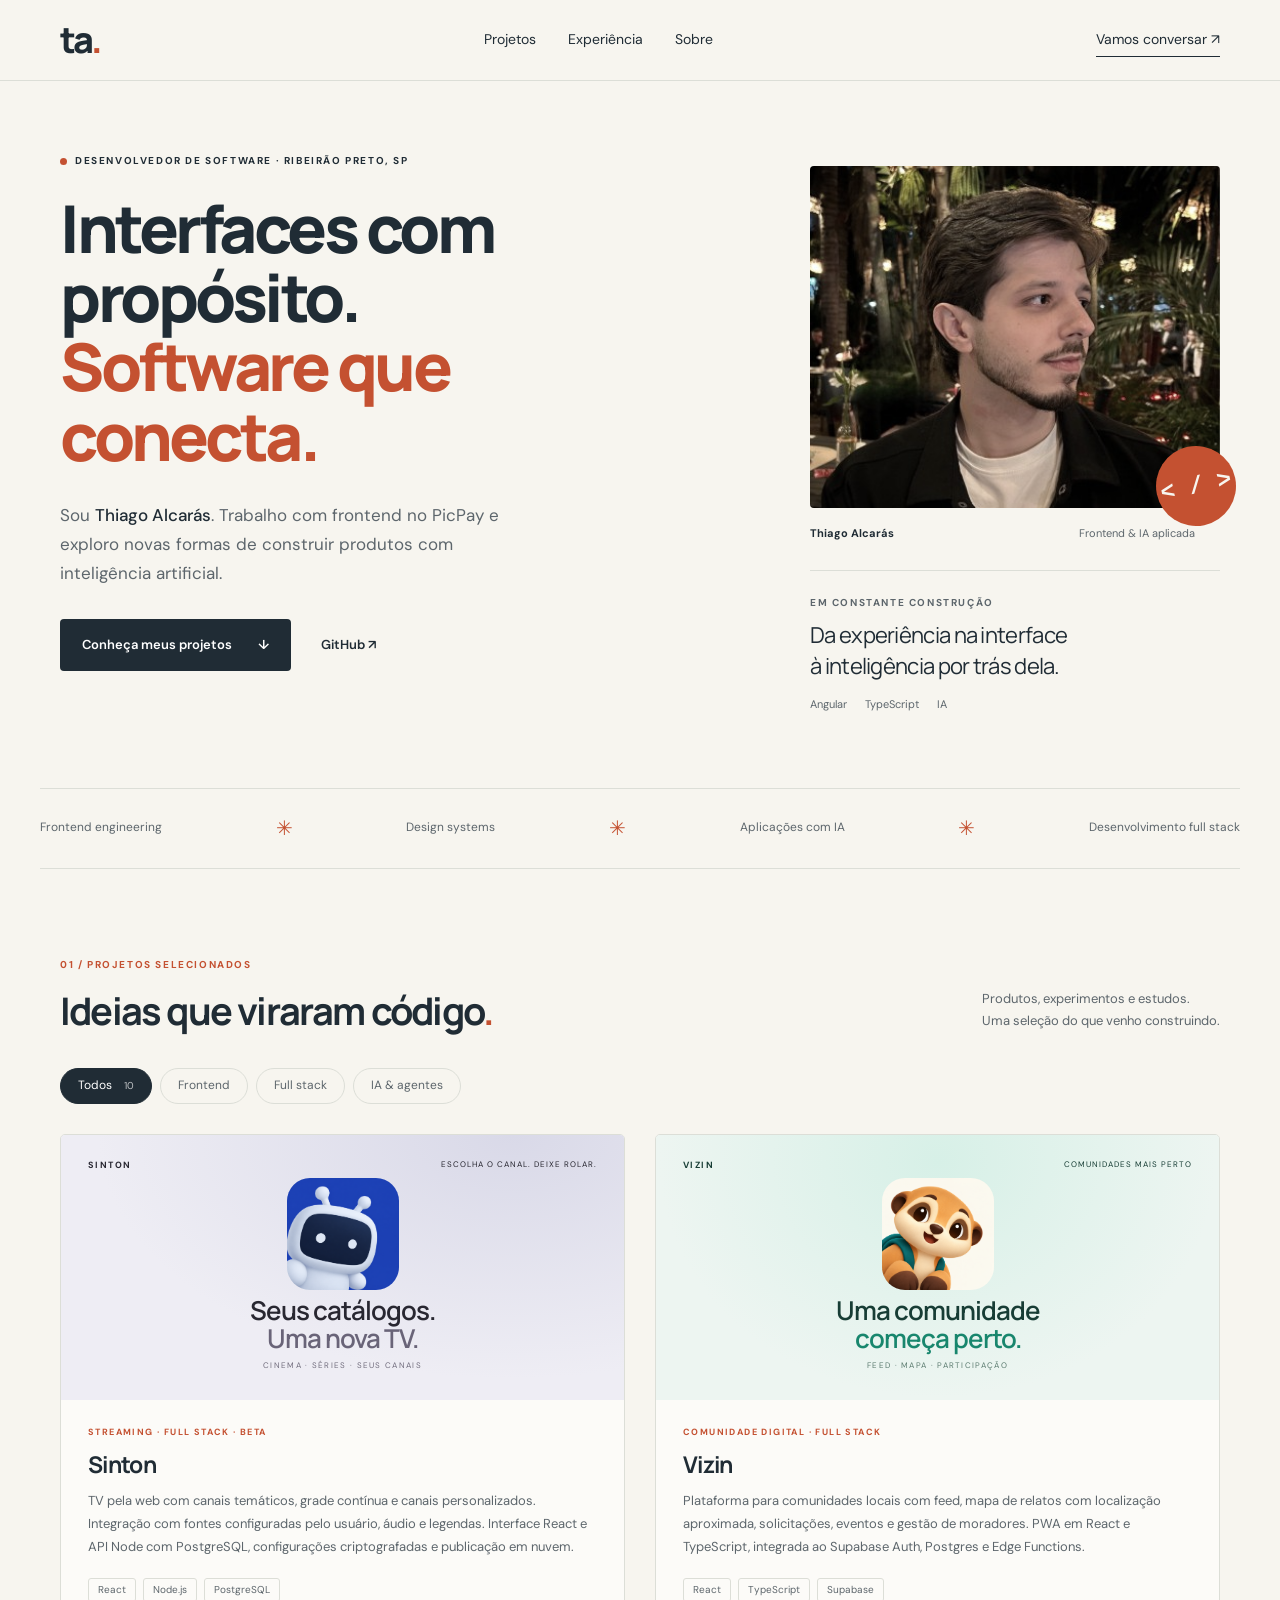
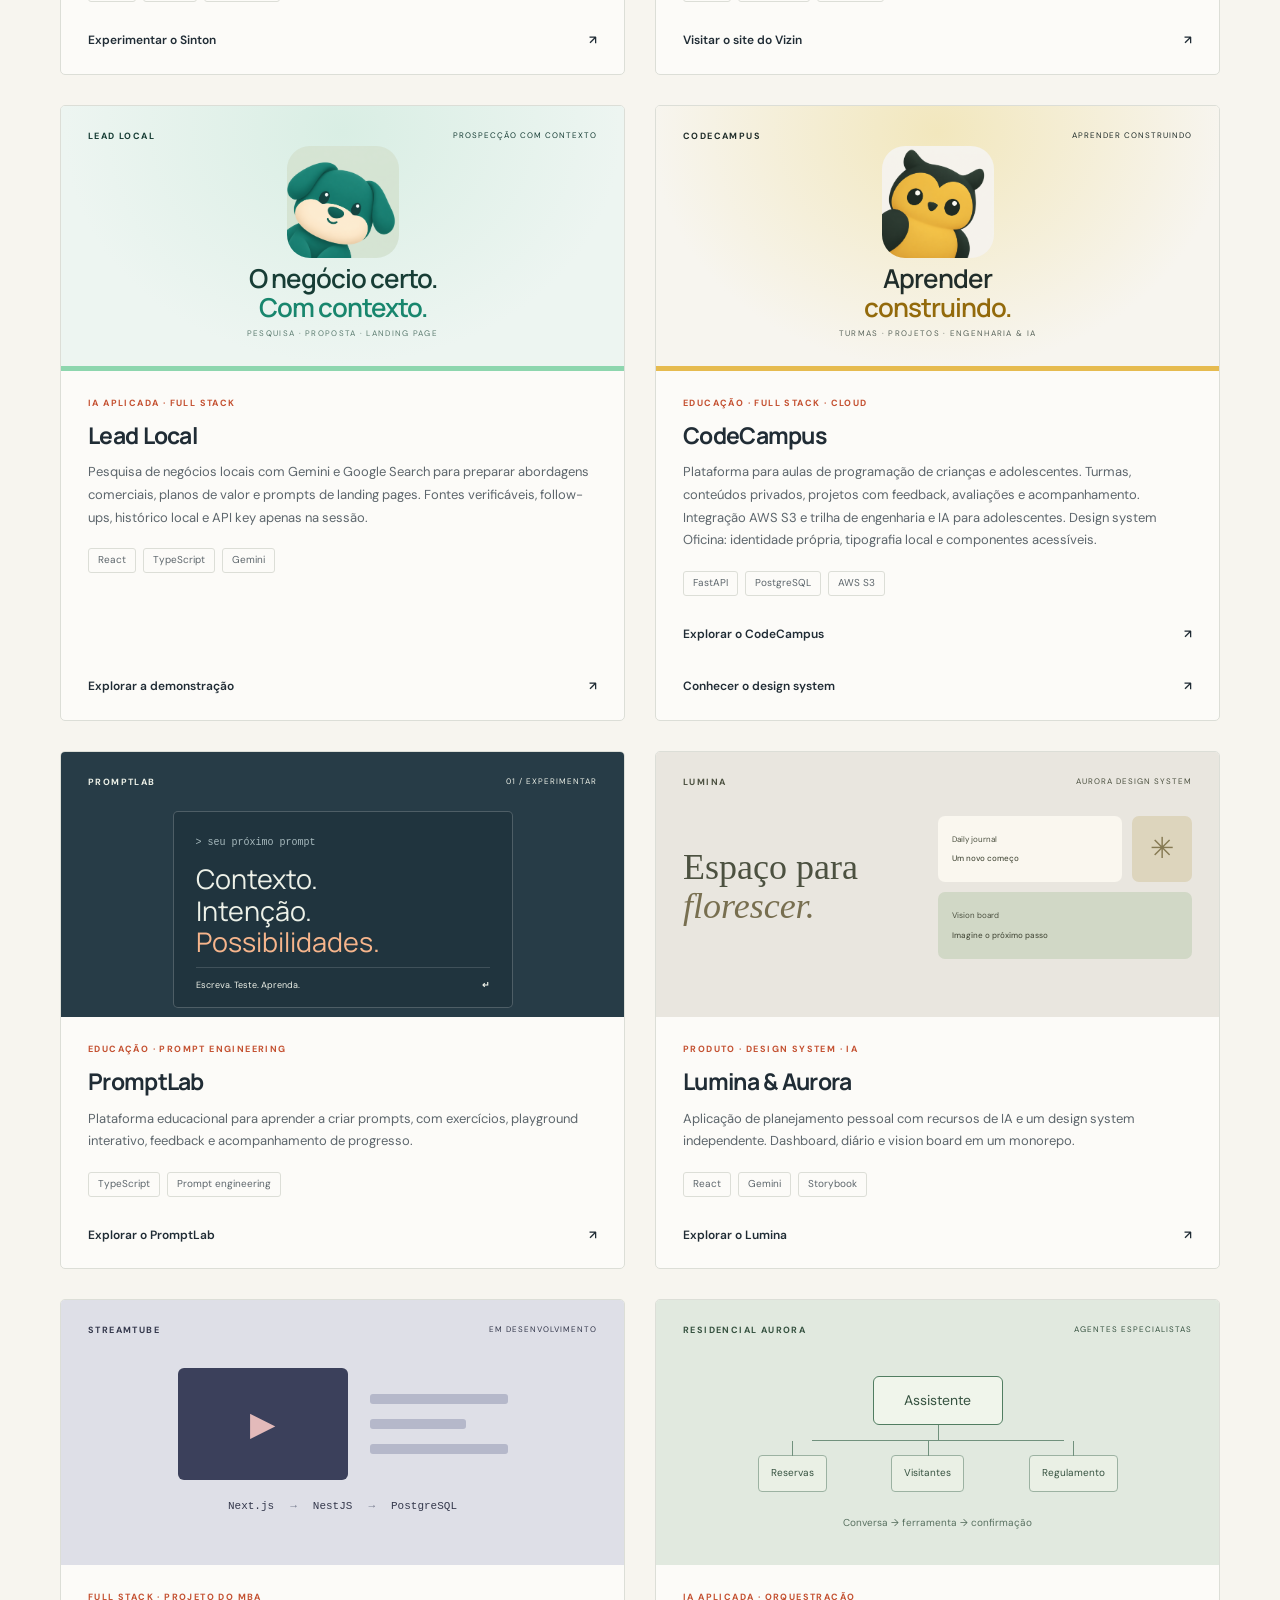
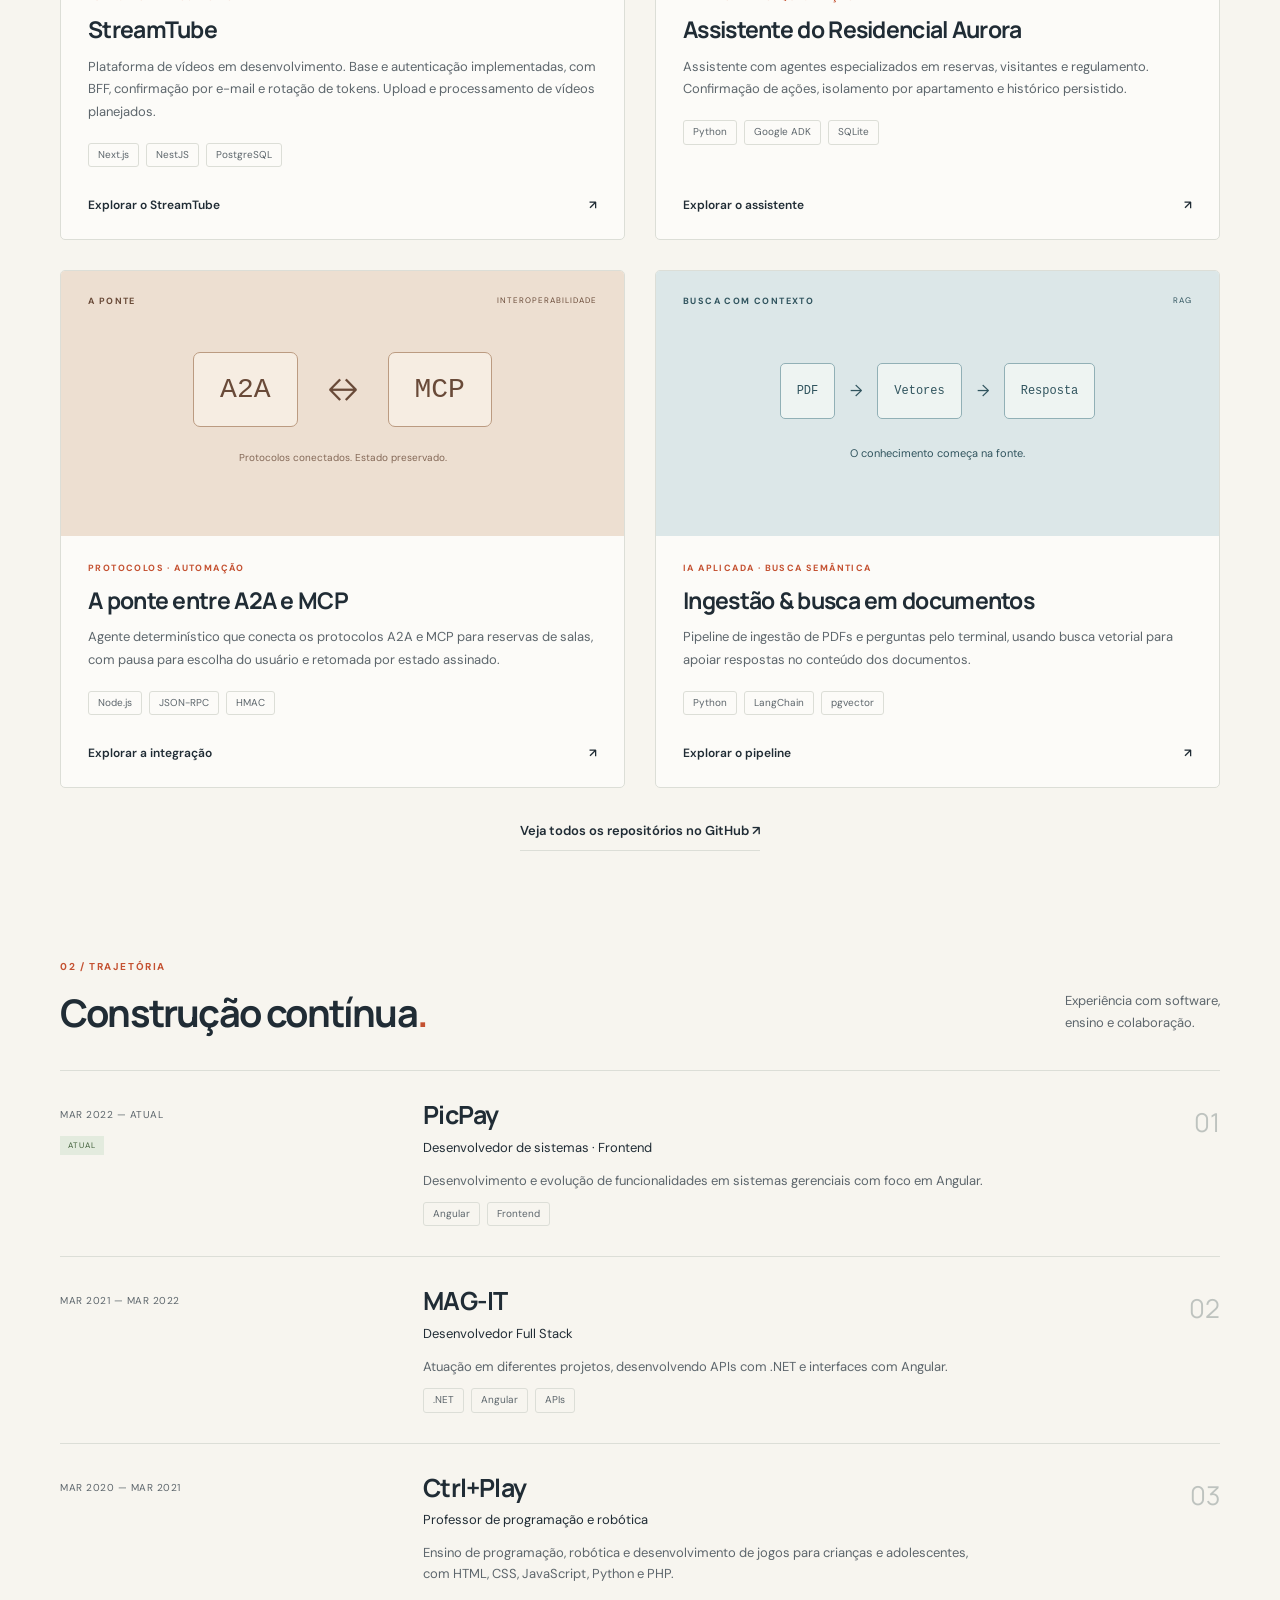
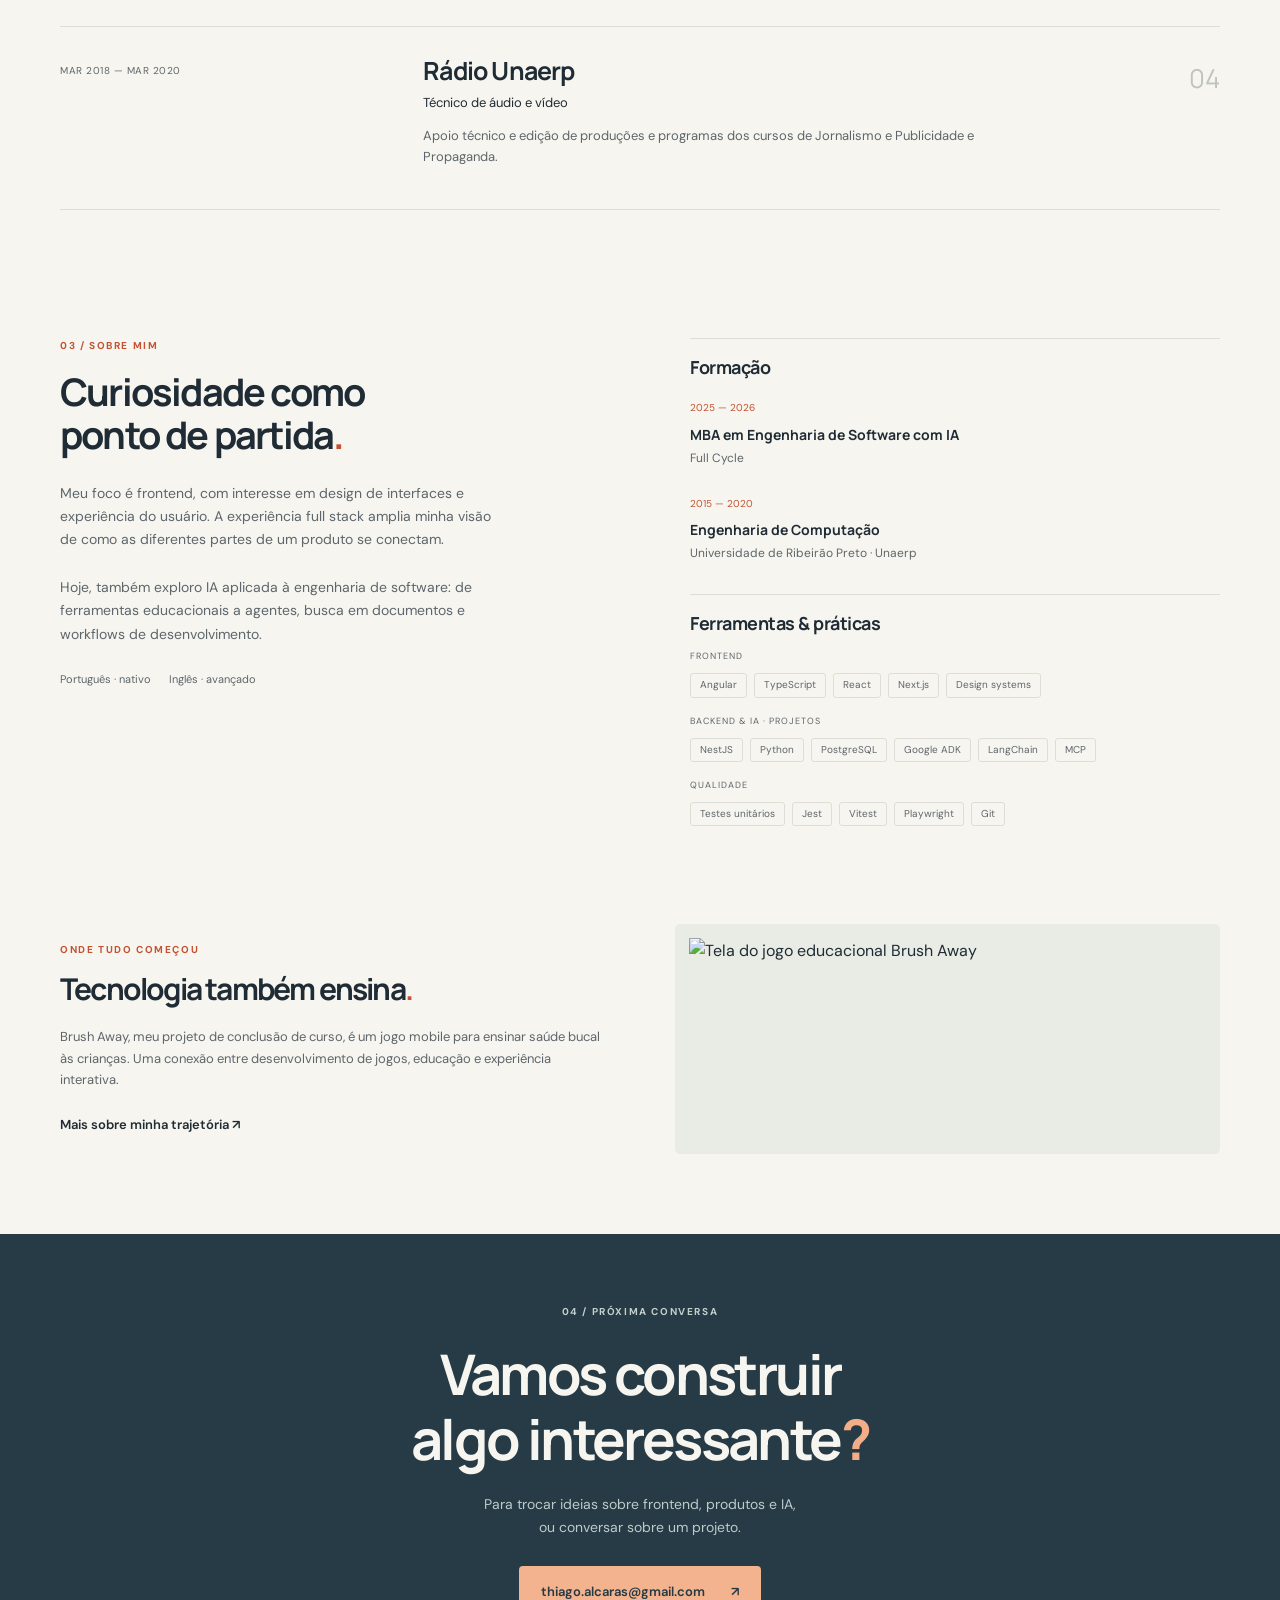
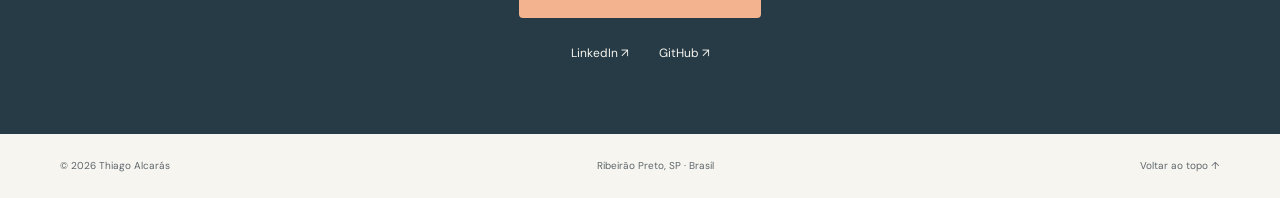
==== commit f9108e28: "Link Vizin card to product website" ====
--- a/index.html
+++ b/index.html
@@ -45,7 +45,7 @@
       <p id="filter-status" class="sr-only" role="status"></p>
       <div class="project-grid"><article class="project-card" data-category="fullstack frontend"><div class="project-art sinton-art" aria-hidden="true"><div class="art-top">SINTON <span>ESCOLHA O CANAL. DEIXE ROLAR.</span></div><div class="sinton-visual project-brand-visual"><img src="assets/img/sinton-logo.png" alt="" width="112" height="112" loading="lazy"><p>Seus catálogos.<br><em>Uma nova TV.</em></p><span>CINEMA · SÉRIES · SEUS CANAIS</span></div></div><div class="project-body"><p class="project-type">STREAMING · FULL STACK · BETA</p><h3>Sinton</h3><p>TV pela web com canais temáticos, grade contínua e canais personalizados. Integração com fontes configuradas pelo usuário, áudio e legendas. Interface React e API Node com PostgreSQL, configurações criptografadas e publicação em nuvem.</p><div class="tags"><span>React</span><span>Node.js</span><span>PostgreSQL</span></div><a class="project-link" href="https://sinton-tv.onrender.com" target="_blank" rel="noopener noreferrer">Experimentar o Sinton <span aria-hidden="true">↗</span></a></div></article>        <article class="project-card" data-category="fullstack frontend">
           <div class="project-art vizin-art" aria-hidden="true"><div class="art-top">VIZIN <span>COMUNIDADES MAIS PERTO</span></div><div class="vizin-visual project-brand-visual"><img src="assets/img/vizin-mascot.png" alt="" width="112" height="112" loading="lazy"><p>Uma comunidade<br><em>começa perto.</em></p><span>FEED · MAPA · PARTICIPAÇÃO</span></div></div>
-          <div class="project-body"><p class="project-type">COMUNIDADE DIGITAL · FULL STACK</p><h3>Vizin</h3><p>Plataforma para comunidades locais com feed, mapa de relatos com localização aproximada, solicitações, eventos e gestão de moradores. PWA em React e TypeScript, integrada ao Supabase Auth, Postgres e Edge Functions.</p><div class="tags"><span>React</span><span>TypeScript</span><span>Supabase</span></div><a class="project-link" href="mailto:thiago.alcaras@gmail.com?subject=Vizin%20-%20demonstra%C3%A7%C3%A3o">Solicitar uma demonstração <span aria-hidden="true">↗</span></a></div>
+          <div class="project-body"><p class="project-type">COMUNIDADE DIGITAL · FULL STACK</p><h3>Vizin</h3><p>Plataforma para comunidades locais com feed, mapa de relatos com localização aproximada, solicitações, eventos e gestão de moradores. PWA em React e TypeScript, integrada ao Supabase Auth, Postgres e Edge Functions.</p><div class="tags"><span>React</span><span>TypeScript</span><span>Supabase</span></div><a class="project-link" href="https://somosvizin.com" target="_blank" rel="noopener noreferrer">Visitar o site do Vizin <span aria-hidden="true">↗</span></a></div>
         </article><article class="project-card" data-category="fullstack ai"><div class="project-art leadlocal-art" aria-hidden="true"><div class="art-top">LEAD LOCAL <span>PROSPECÇÃO COM CONTEXTO</span></div><div class="leadlocal-visual project-brand-visual"><img src="projects/lead-local/brand/A1.png" alt="" width="112" height="112" loading="lazy"><p>O negócio certo.<br><em>Com contexto.</em></p><span>PESQUISA · PROPOSTA · LANDING PAGE</span></div></div><div class="project-body"><p class="project-type">IA APLICADA · FULL STACK</p><h3>Lead Local</h3><p>Pesquisa de negócios locais com Gemini e Google Search para preparar abordagens comerciais, planos de valor e prompts de landing pages. Fontes verificáveis, follow-ups, histórico local e API key apenas na sessão.</p><div class="tags"><span>React</span><span>TypeScript</span><span>Gemini</span></div><a class="project-link" href="projects/lead-local/">Explorar a demonstração <span aria-hidden="true">↗</span></a></div></article>
         <article class="project-card" data-category="fullstack ai">
           <div class="project-art codecampus-art" aria-hidden="true"><div class="art-top">CODECAMPUS <span>APRENDER CONSTRUINDO</span></div><div class="campus-visual project-brand-visual"><img src="assets/img/codecampus-mascot.png" alt="" width="112" height="112" loading="lazy"><p>Aprender<br><em>construindo.</em></p><span>TURMAS · PROJETOS · ENGENHARIA &amp; IA</span></div></div>
